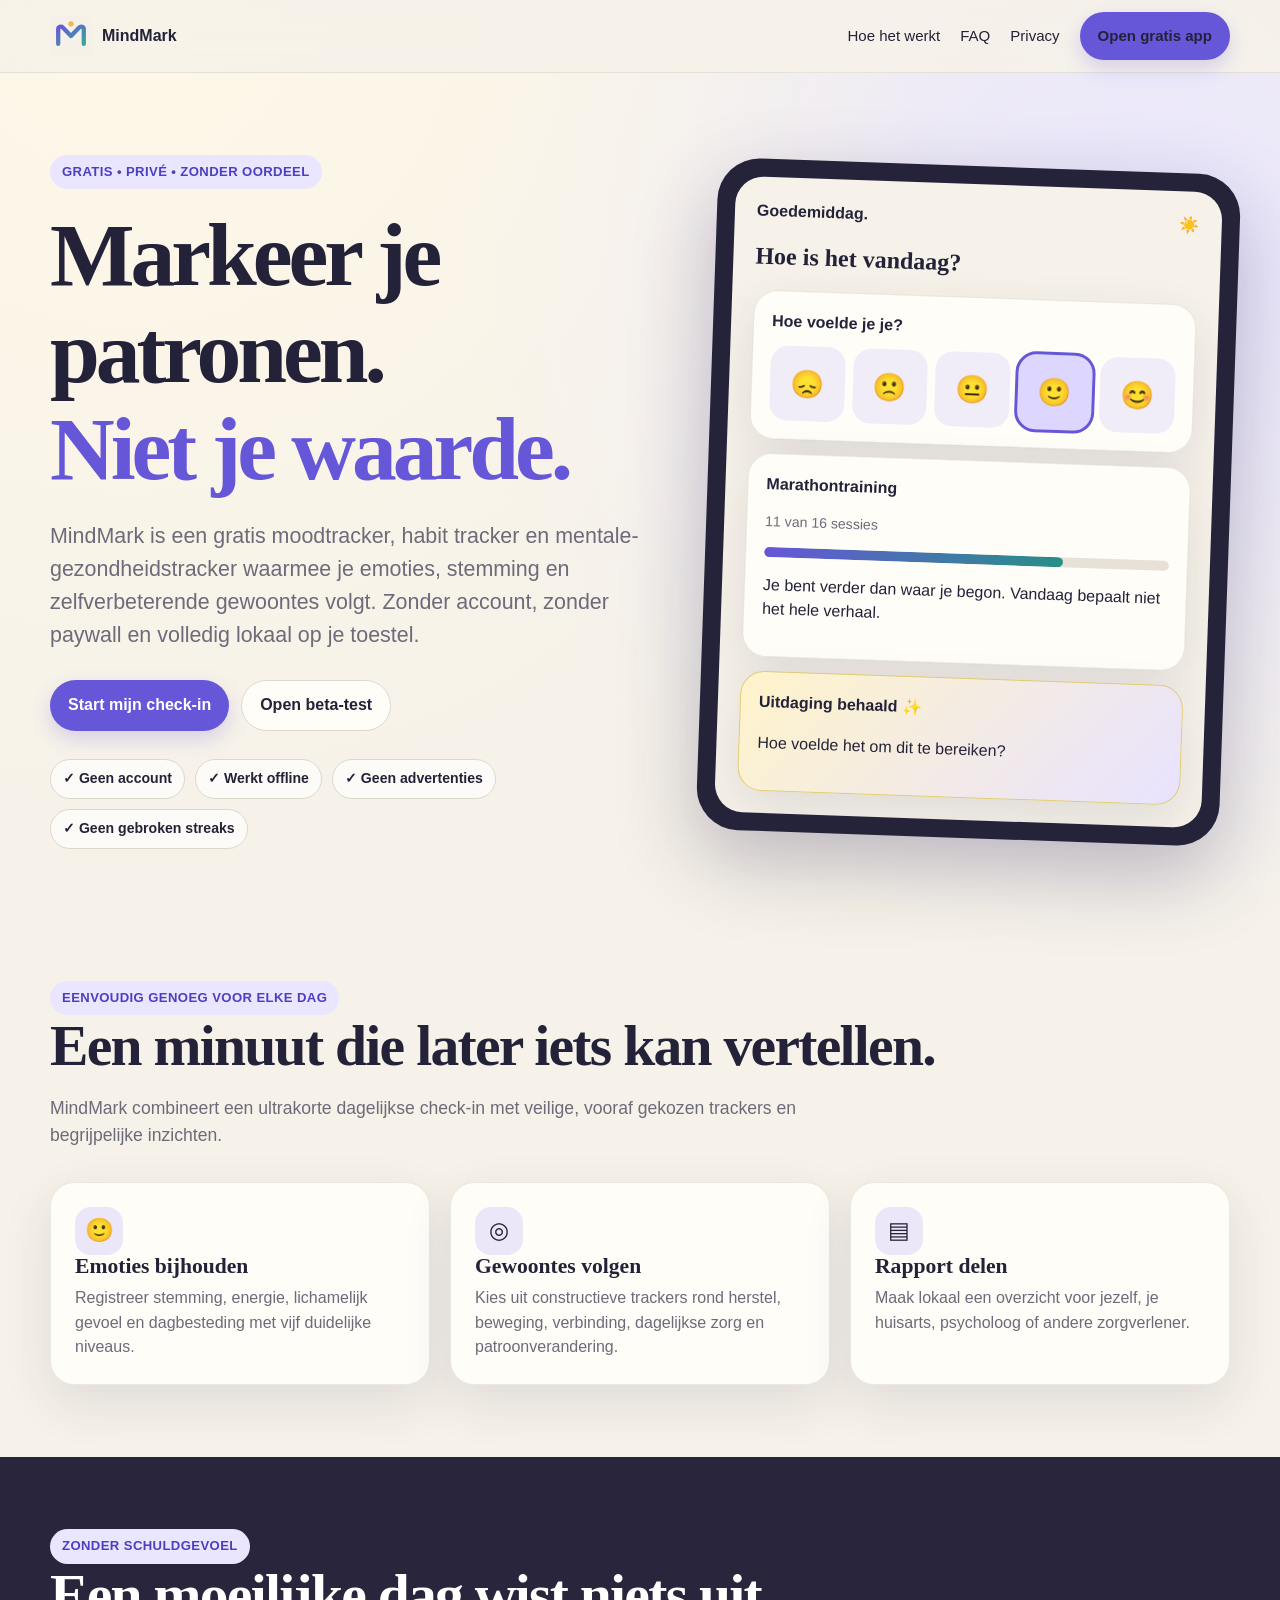
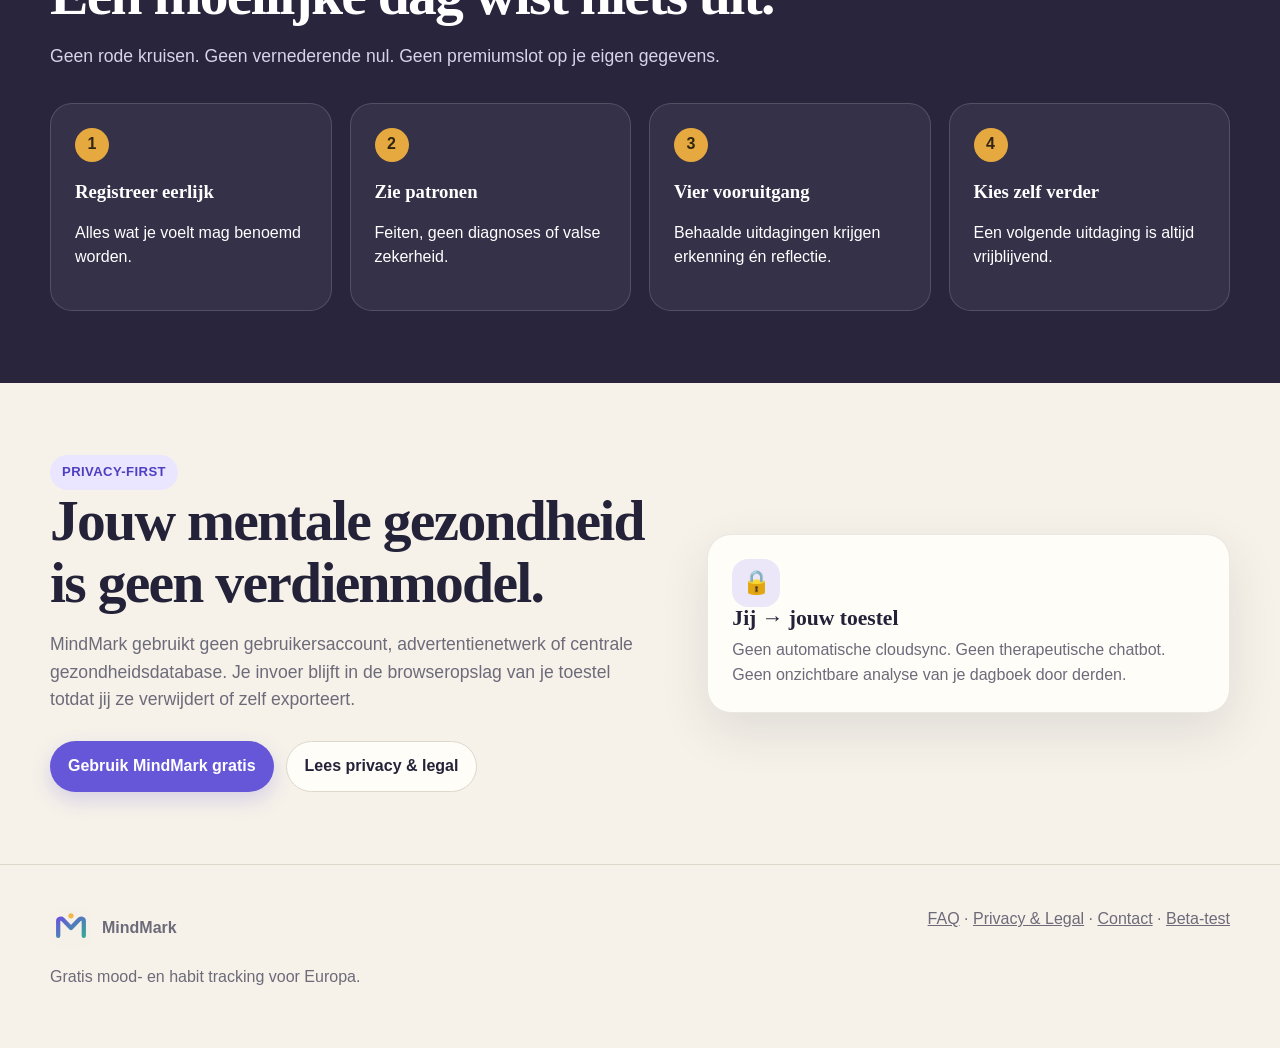
==== index.html @ 62b5b69e "Initial push" ====
<!doctype html><html lang="nl"><head><meta charset="utf-8"><meta name="viewport" content="width=device-width,initial-scale=1"><meta name="theme-color" content="#6657d9"><title>MindMark — gratis moodtracker en habit tracker zonder account</title><meta name="description" content="Gratis moodtracker, habit tracker en mentale-gezondheidstracker. Houd emoties, stemming en gewoontes bij zonder schuldgevoel. Alles blijft lokaal op je telefoon."><meta name="robots" content="index,follow"><link rel="canonical" href="./"><link rel="manifest" href="manifest.webmanifest"><link rel="icon" href="assets/logo.svg"><link rel="stylesheet" href="assets/styles.css"><meta property="og:title" content="MindMark — gratis mood- en habit tracker"><meta property="og:description" content="Geen account. Geen paywall. Geen oordeel. Alles lokaal op je toestel."><script type="application/ld+json">{"@context":"https://schema.org","@type":"WebApplication","name":"MindMark","applicationCategory":"HealthApplication","operatingSystem":"Any","offers":{"@type":"Offer","price":"0","priceCurrency":"EUR"},"description":"Gratis lokale mood- en habit tracker zonder account."}</script></head><body>
<header class="site-header"><div class="wrap nav"><a class="brand" href="./"><img src="assets/logo.svg" alt=""><span>MindMark</span></a><nav class="navlinks"><a href="#werking">Hoe het werkt</a><a href="faq/">FAQ</a><a href="privacy-legal/">Privacy</a><a class="button" href="app/">Open gratis app</a></nav></div></header>
<main><section class="hero"><div class="wrap hero-grid"><div><span class="eyebrow">Gratis • privé • zonder oordeel</span><h1>Markeer je patronen.<br><span>Niet je waarde.</span></h1><p class="lead">MindMark is een gratis moodtracker, habit tracker en mentale-gezondheidstracker waarmee je emoties, stemming en zelfverbeterende gewoontes volgt. Zonder account, zonder paywall en volledig lokaal op je toestel.</p><div class="actions"><a class="button" href="app/">Start mijn check-in</a><a class="button secondary" href="beta-test/">Open beta-test</a></div><div class="trust-row"><span class="trust-pill">✓ Geen account</span><span class="trust-pill">✓ Werkt offline</span><span class="trust-pill">✓ Geen advertenties</span><span class="trust-pill">✓ Geen gebroken streaks</span></div></div><div class="phone-preview"><div class="phone-screen"><div class="mini-head"><strong>Goedemiddag.</strong><span>☀️</span></div><h2>Hoe is het vandaag?</h2><div class="mini-card"><strong>Hoe voelde je je?</strong><div class="mood-row"><div class="mood">😞</div><div class="mood">🙁</div><div class="mood">😐</div><div class="mood active">🙂</div><div class="mood">😊</div></div></div><div class="mini-card"><strong>Marathontraining</strong><p class="small">11 van 16 sessies</p><div class="mini-progress"><span></span></div><p>Je bent verder dan waar je begon. Vandaag bepaalt niet het hele verhaal.</p></div><div class="mini-card celebrate"><strong>Uitdaging behaald ✨</strong><p>Hoe voelde het om dit te bereiken?</p></div></div></div></div></section>
<section class="section" id="werking"><div class="wrap"><span class="eyebrow">Eenvoudig genoeg voor elke dag</span><h2>Een minuut die later iets kan vertellen.</h2><p class="section-intro">MindMark combineert een ultrakorte dagelijkse check-in met veilige, vooraf gekozen trackers en begrijpelijke inzichten.</p><div class="grid-3"><article class="card feature"><div class="icon">🙂</div><h3>Emoties bijhouden</h3><p>Registreer stemming, energie, lichamelijk gevoel en dagbesteding met vijf duidelijke niveaus.</p></article><article class="card feature"><div class="icon">◎</div><h3>Gewoontes volgen</h3><p>Kies uit constructieve trackers rond herstel, beweging, verbinding, dagelijkse zorg en patroonverandering.</p></article><article class="card feature"><div class="icon">▤</div><h3>Rapport delen</h3><p>Maak lokaal een overzicht voor jezelf, je huisarts, psycholoog of andere zorgverlener.</p></article></div></div></section>
<section class="section band"><div class="wrap"><span class="eyebrow">Zonder schuldgevoel</span><h2>Een moeilijke dag wist niets uit.</h2><p class="section-intro">Geen rode kruisen. Geen vernederende nul. Geen premiumslot op je eigen gegevens.</p><div class="steps"><div class="step"><b>1</b><h3>Registreer eerlijk</h3><p>Alles wat je voelt mag benoemd worden.</p></div><div class="step"><b>2</b><h3>Zie patronen</h3><p>Feiten, geen diagnoses of valse zekerheid.</p></div><div class="step"><b>3</b><h3>Vier vooruitgang</h3><p>Behaalde uitdagingen krijgen erkenning én reflectie.</p></div><div class="step"><b>4</b><h3>Kies zelf verder</h3><p>Een volgende uitdaging is altijd vrijblijvend.</p></div></div></div></section>
<section class="section"><div class="wrap hero-grid"><div><span class="eyebrow">Privacy-first</span><h2>Jouw mentale gezondheid is geen verdienmodel.</h2><p class="section-intro">MindMark gebruikt geen gebruikersaccount, advertentienetwerk of centrale gezondheidsdatabase. Je invoer blijft in de browseropslag van je toestel totdat jij ze verwijdert of zelf exporteert.</p><div class="actions"><a class="button" href="app/">Gebruik MindMark gratis</a><a class="button secondary" href="privacy-legal/">Lees privacy & legal</a></div></div><article class="card feature"><div class="icon">🔒</div><h3>Jij → jouw toestel</h3><p>Geen automatische cloudsync. Geen therapeutische chatbot. Geen onzichtbare analyse van je dagboek door derden.</p></article></div></section></main>
<footer class="footer"><div class="wrap footer-grid"><div><a class="brand" href="./"><img src="assets/logo.svg" alt=""><span>MindMark</span></a><p>Gratis mood- en habit tracking voor Europa.</p></div><div><a href="faq/">FAQ</a> · <a href="privacy-legal/">Privacy & Legal</a> · <a href="contact/">Contact</a> · <a href="beta-test/">Beta-test</a></div></div></footer><script>if('serviceWorker'in navigator)navigator.serviceWorker.register('./service-worker.js')</script></body></html>
---- assets/styles.css ----
:root{--ink:#242238;--muted:#6d6a7a;--paper:#f6f2e9;--surface:#fffdf8;--soft:#ece7f8;--primary:#6657d9;--primary-dark:#4c3fc0;--teal:#278f86;--gold:#e6a93f;--rose:#d96d7b;--line:#ded8cc;--shadow:0 18px 50px rgba(42,36,72,.11);--radius:24px;--serif:"Merriweather","Iowan Old Style","Palatino Linotype",Georgia,serif;--sans:"Noto Sans Display","Avenir Next","Trebuchet MS",Arial,sans-serif}
*{box-sizing:border-box}html{scroll-behavior:smooth}body{margin:0;background:radial-gradient(circle at 10% 0%,#fff8e8 0,transparent 28%),radial-gradient(circle at 90% 10%,#e9e6ff 0,transparent 26%),var(--paper);color:var(--ink);font-family:var(--sans);line-height:1.55}button,input,textarea,select{font:inherit}a{color:var(--primary-dark)}img{max-width:100%}.wrap{width:min(1180px,calc(100% - 32px));margin:auto}.site-header{position:sticky;top:0;z-index:30;background:rgba(246,242,233,.88);backdrop-filter:blur(18px);border-bottom:1px solid rgba(110,103,91,.12)}.nav{height:72px;display:flex;align-items:center;justify-content:space-between;gap:24px}.brand{display:flex;align-items:center;gap:10px;text-decoration:none;color:var(--ink);font-weight:800}.brand img{width:42px;height:42px}.navlinks{display:flex;align-items:center;gap:20px}.navlinks a{text-decoration:none;color:var(--ink);font-size:.94rem}.button,.btn{display:inline-flex;align-items:center;justify-content:center;gap:8px;border:0;border-radius:999px;background:var(--primary);color:#fff;text-decoration:none;padding:12px 18px;font-weight:800;cursor:pointer;box-shadow:0 8px 20px rgba(102,87,217,.22)}.button:hover,.btn:hover{background:var(--primary-dark);transform:translateY(-1px)}.btn.secondary,.button.secondary{background:var(--surface);color:var(--ink);border:1px solid var(--line);box-shadow:none}.btn.ghost{background:transparent;color:var(--ink);box-shadow:none}.btn.danger{background:#a72b45}.hero{padding:82px 0 60px}.hero-grid{display:grid;grid-template-columns:1.07fr .93fr;gap:56px;align-items:center}.eyebrow{display:inline-flex;border-radius:999px;background:#ebe6ff;color:var(--primary-dark);padding:7px 12px;font-weight:800;font-size:.82rem;letter-spacing:.03em;text-transform:uppercase}.hero h1,.page-title,h1,h2,h3{font-family:var(--serif);line-height:1.08}.hero h1{font-size:clamp(3rem,7vw,6.4rem);margin:18px 0 22px;letter-spacing:-.045em}.hero h1 span{color:var(--primary)}.lead{font-size:clamp(1.08rem,2vw,1.34rem);color:var(--muted);max-width:720px}.actions{display:flex;flex-wrap:wrap;gap:12px;margin-top:28px}.trust-row{display:flex;flex-wrap:wrap;gap:10px;margin-top:28px}.trust-pill{padding:8px 12px;border-radius:999px;background:rgba(255,255,255,.7);border:1px solid var(--line);font-size:.88rem;font-weight:700}.phone-preview{padding:18px;border-radius:42px;background:#25233a;box-shadow:0 30px 80px rgba(38,31,75,.28);transform:rotate(2deg)}.phone-screen{background:var(--paper);border-radius:28px;padding:22px;min-height:580px;overflow:hidden}.mini-head{display:flex;justify-content:space-between;align-items:center}.mini-card,.card{background:var(--surface);border:1px solid rgba(115,104,89,.14);border-radius:var(--radius);box-shadow:var(--shadow)}.mini-card{padding:18px;margin-top:14px}.mood-row{display:grid;grid-template-columns:repeat(5,1fr);gap:8px;margin-top:12px}.mood{aspect-ratio:1;border-radius:18px;display:grid;place-items:center;background:#f1edf8;font-size:1.7rem}.mood.active{background:#ddd6ff;outline:3px solid var(--primary)}.mini-progress{height:10px;border-radius:999px;background:#e7e1d7;overflow:hidden}.mini-progress span{display:block;height:100%;width:74%;background:linear-gradient(90deg,var(--primary),var(--teal));border-radius:inherit}.section{padding:72px 0}.section h2{font-size:clamp(2.1rem,4.5vw,4rem);margin:0 0 16px;letter-spacing:-.03em}.section-intro{max-width:760px;color:var(--muted);font-size:1.1rem}.grid-3{display:grid;grid-template-columns:repeat(3,1fr);gap:20px;margin-top:32px}.feature{padding:28px}.feature .icon{width:48px;height:48px;border-radius:16px;background:var(--soft);display:grid;place-items:center;font-size:1.45rem}.feature h3{font-size:1.35rem;margin:18px 0 8px}.feature p{margin:0;color:var(--muted)}.band{background:#28253d;color:white}.band .section-intro{color:#d8d4e8}.steps{display:grid;grid-template-columns:repeat(4,1fr);gap:18px;margin-top:32px}.step{padding:24px;border:1px solid rgba(255,255,255,.15);border-radius:22px;background:rgba(255,255,255,.06)}.step b{display:grid;place-items:center;width:34px;height:34px;border-radius:50%;background:var(--gold);color:#2f2512;margin-bottom:20px}.footer{padding:42px 0;border-top:1px solid var(--line);color:var(--muted)}.footer-grid{display:flex;justify-content:space-between;gap:24px;flex-wrap:wrap}.footer a{color:inherit}.legal{padding:60px 0}.legal article{max-width:840px}.legal h1{font-size:clamp(2.6rem,6vw,5rem)}.legal h2{margin-top:38px;font-size:1.7rem}.notice{padding:18px 20px;border-radius:18px;background:#fff4d5;border:1px solid #edd28a}.app-body{background:var(--paper)}.app-shell{min-height:100vh;display:grid;grid-template-columns:270px 1fr}.sidebar{position:sticky;top:0;height:100vh;padding:24px;background:#28253d;color:#fff;display:flex;flex-direction:column}.sidebar .brand{color:#fff}.side-nav{display:grid;gap:8px;margin-top:34px}.side-nav button{border:0;background:transparent;color:#dcd8ea;padding:12px 14px;border-radius:14px;text-align:left;font-weight:700;cursor:pointer}.side-nav button.active,.side-nav button:hover{background:rgba(255,255,255,.12);color:#fff}.privacy-chip{margin-top:auto;padding:14px;border-radius:16px;background:rgba(255,255,255,.08);font-size:.82rem;color:#d7d2e8}.app-main{padding:28px 34px 90px;min-width:0}.app-top{display:flex;align-items:center;justify-content:space-between;gap:20px;margin-bottom:28px}.app-top h1{font-size:clamp(2rem,4vw,3.4rem);margin:0}.today{color:var(--muted)}.view{display:none}.view.active{display:block}.dashboard-grid{display:grid;grid-template-columns:1.25fr .75fr;gap:20px}.card{padding:24px}.check-card{background:linear-gradient(145deg,#fffdf8,#f1ecff)}.card h2,.card h3{margin-top:0}.score-buttons{display:grid;grid-template-columns:repeat(5,1fr);gap:10px}.score-btn{border:1px solid var(--line);background:#fff;border-radius:18px;padding:12px 6px;cursor:pointer;color:var(--muted)}.score-btn span{display:block;font-size:1.75rem}.score-btn.selected{border-color:var(--primary);background:#ebe7ff;color:var(--ink);box-shadow:0 0 0 3px rgba(102,87,217,.12)}.question{padding:18px 0;border-bottom:1px solid var(--line)}.question:last-child{border-bottom:0}.question label{display:block;font-weight:800;margin-bottom:10px}.field{width:100%;border:1px solid var(--line);border-radius:16px;background:#fff;padding:13px 14px;color:var(--ink)}textarea.field{min-height:100px;resize:vertical}.stack{display:grid;gap:14px}.split{display:grid;grid-template-columns:1fr 1fr;gap:14px}.stat-grid{display:grid;grid-template-columns:repeat(3,1fr);gap:12px}.stat{padding:17px;border-radius:18px;background:#f2eef9}.stat strong{display:block;font-family:var(--serif);font-size:1.7rem}.stat small{color:var(--muted)}.challenge-card{display:flex;gap:14px;align-items:center;padding:16px;border-radius:18px;background:#fff;border:1px solid var(--line);margin-top:12px}.challenge-card .grow{flex:1}.progress{height:9px;background:#e9e4da;border-radius:999px;overflow:hidden}.progress span{display:block;height:100%;border-radius:inherit;background:linear-gradient(90deg,var(--primary),var(--teal))}.empty{text-align:center;padding:42px 20px;color:var(--muted)}.tracker-grid{display:grid;grid-template-columns:repeat(2,1fr);gap:18px}.tracker-group h3{font-size:1.2rem}.tracker-item{display:flex;align-items:center;gap:10px;padding:11px;border-radius:14px}.tracker-item:hover{background:#f4f0e9}.tracker-item input{width:19px;height:19px}.calendar-grid{display:grid;grid-template-columns:repeat(7,1fr);gap:8px}.day{aspect-ratio:1;border-radius:15px;background:#fff;display:grid;place-items:center;border:1px solid var(--line);font-size:.85rem}.day.has-1{background:#f8dce1}.day.has-2{background:#f7e9c7}.day.has-3{background:#e7e4f7}.day.has-4{background:#d9eee9}.day.has-5{background:#cce6da}.bars{display:flex;align-items:end;gap:9px;height:180px;padding-top:20px}.bar{flex:1;min-width:8px;border-radius:8px 8px 3px 3px;background:linear-gradient(var(--primary),var(--teal));position:relative}.bar small{position:absolute;bottom:-24px;left:50%;transform:translateX(-50%);font-size:.68rem;color:var(--muted)}.modal-backdrop{position:fixed;inset:0;background:rgba(31,28,47,.62);z-index:100;display:none;place-items:center;padding:18px}.modal-backdrop.open{display:grid}.modal{width:min(620px,100%);max-height:90vh;overflow:auto;background:var(--surface);border-radius:28px;padding:28px;box-shadow:0 30px 90px rgba(0,0,0,.3)}.modal h2{font-size:2rem}.crisis{border-top:8px solid var(--rose)}.call-button{font-size:1.2rem;padding:16px 22px}.toast{position:fixed;right:22px;bottom:22px;background:#28253d;color:#fff;padding:14px 18px;border-radius:16px;box-shadow:var(--shadow);opacity:0;transform:translateY(10px);pointer-events:none;transition:.2s;z-index:200}.toast.show{opacity:1;transform:none}.mobile-bar{display:none}.tutorial-dot{width:10px;height:10px;border-radius:50%;background:#d7d2ca}.tutorial-dot.active{background:var(--primary)}.report-summary{padding:18px;border-radius:18px;background:#f2eef9}.danger-note{background:#fff0f1;border:1px solid #e8b8bf;padding:16px;border-radius:16px}.celebrate{background:linear-gradient(135deg,#fff4ca,#e8e2ff);border:1px solid #e1cc74}.confetti{font-size:2rem;letter-spacing:.25rem}.beta-badge{padding:5px 9px;border-radius:999px;background:var(--gold);color:#2d220b;font-size:.75rem;font-weight:900}.small{font-size:.88rem;color:var(--muted)}
@media(max-width:900px){.hero-grid,.dashboard-grid{grid-template-columns:1fr}.phone-preview{max-width:520px;margin:auto}.grid-3{grid-template-columns:1fr 1fr}.steps{grid-template-columns:1fr 1fr}.app-shell{display:block}.sidebar{display:none}.app-main{padding:20px 16px 96px}.mobile-bar{position:fixed;display:grid;grid-template-columns:repeat(5,1fr);bottom:0;left:0;right:0;z-index:40;background:rgba(255,253,248,.94);backdrop-filter:blur(18px);border-top:1px solid var(--line);padding:8px}.mobile-bar button{border:0;background:none;font-size:.7rem;color:var(--muted);padding:7px 2px}.mobile-bar button span{display:block;font-size:1.25rem}.mobile-bar button.active{color:var(--primary);font-weight:800}.navlinks a:not(.button){display:none}}
@media(max-width:620px){.hero{padding-top:48px}.hero h1{font-size:3.3rem}.grid-3,.steps,.tracker-grid,.split,.stat-grid{grid-template-columns:1fr}.phone-screen{min-height:520px}.score-buttons{gap:5px}.score-btn{padding:10px 2px;font-size:.7rem}.score-btn span{font-size:1.4rem}.app-top{align-items:flex-start}.card{padding:19px}.calendar-grid{gap:4px}.day{border-radius:10px}.nav{height:64px}}
@media print{.sidebar,.mobile-bar,.app-top .btn,.no-print{display:none!important}.app-shell{display:block}.app-main{padding:0}.view{display:none!important}#reportView{display:block!important}.card{box-shadow:none;break-inside:avoid}body{background:#fff}}
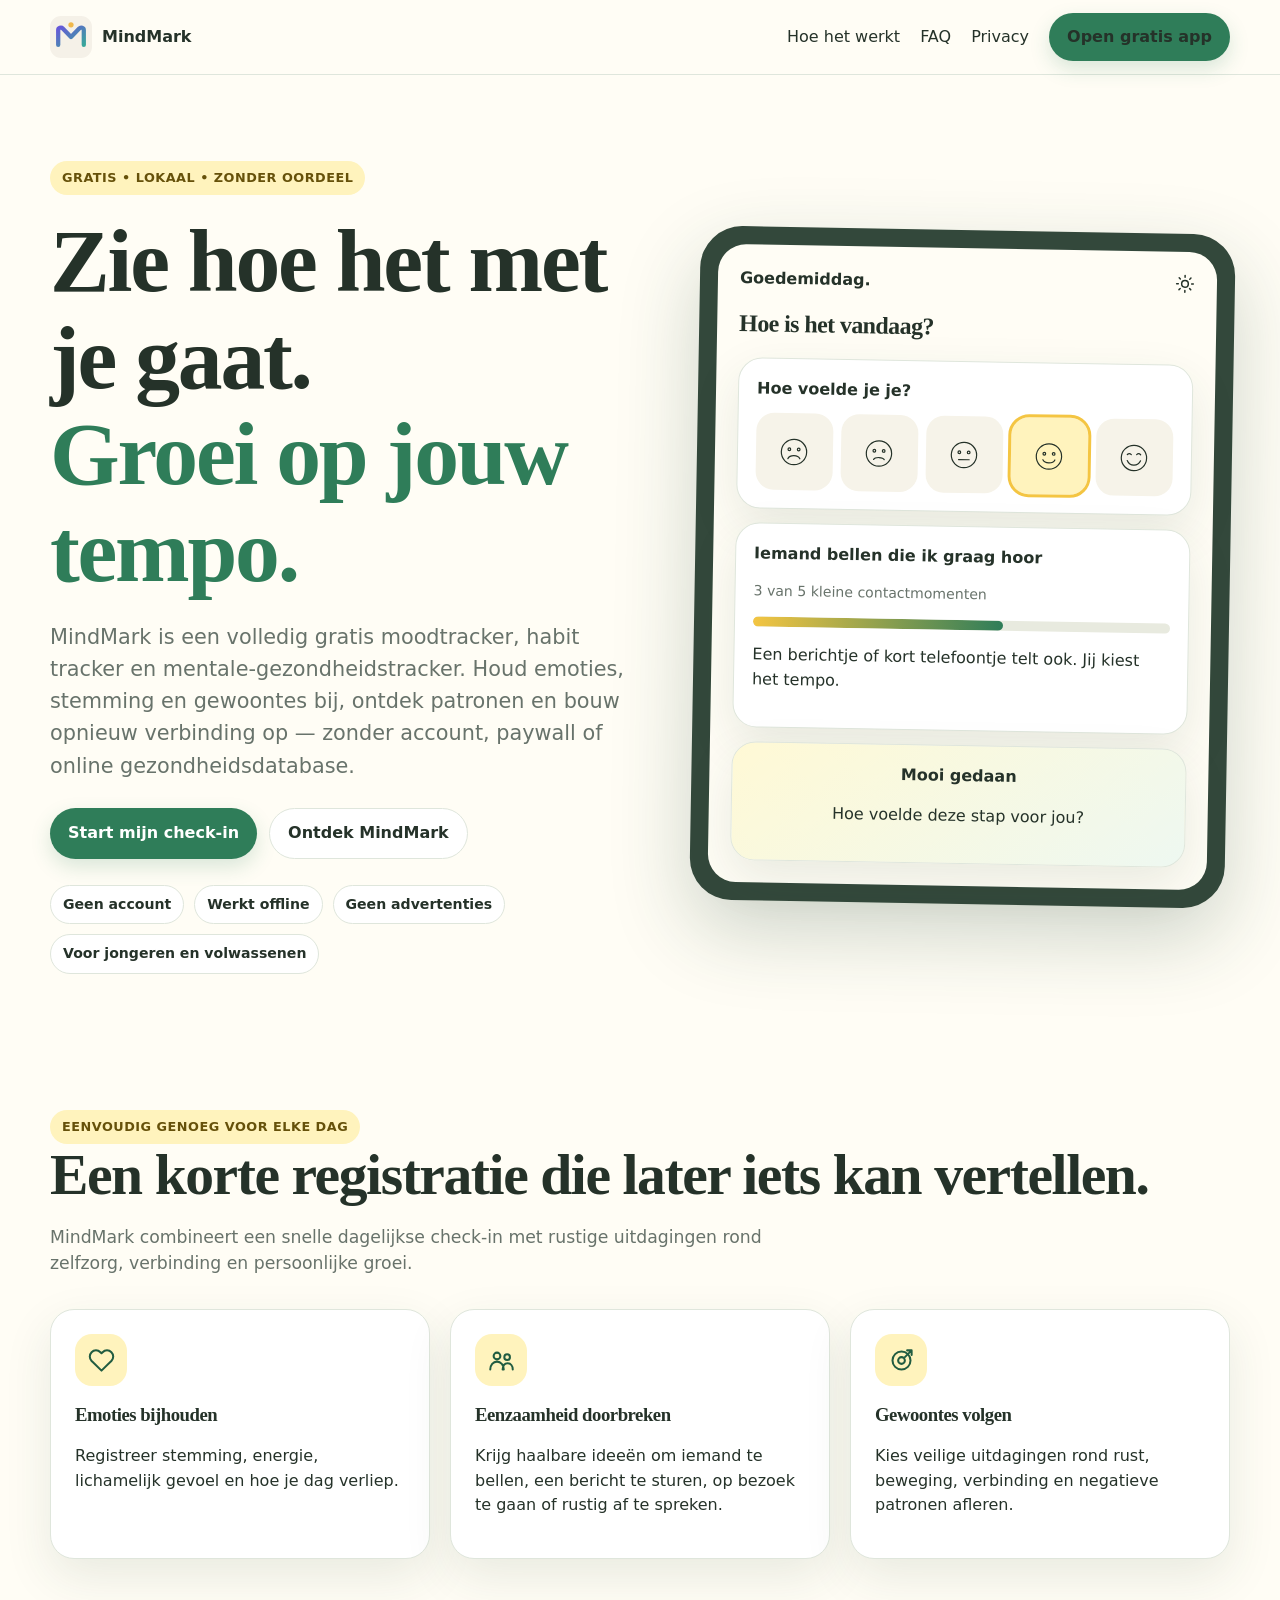
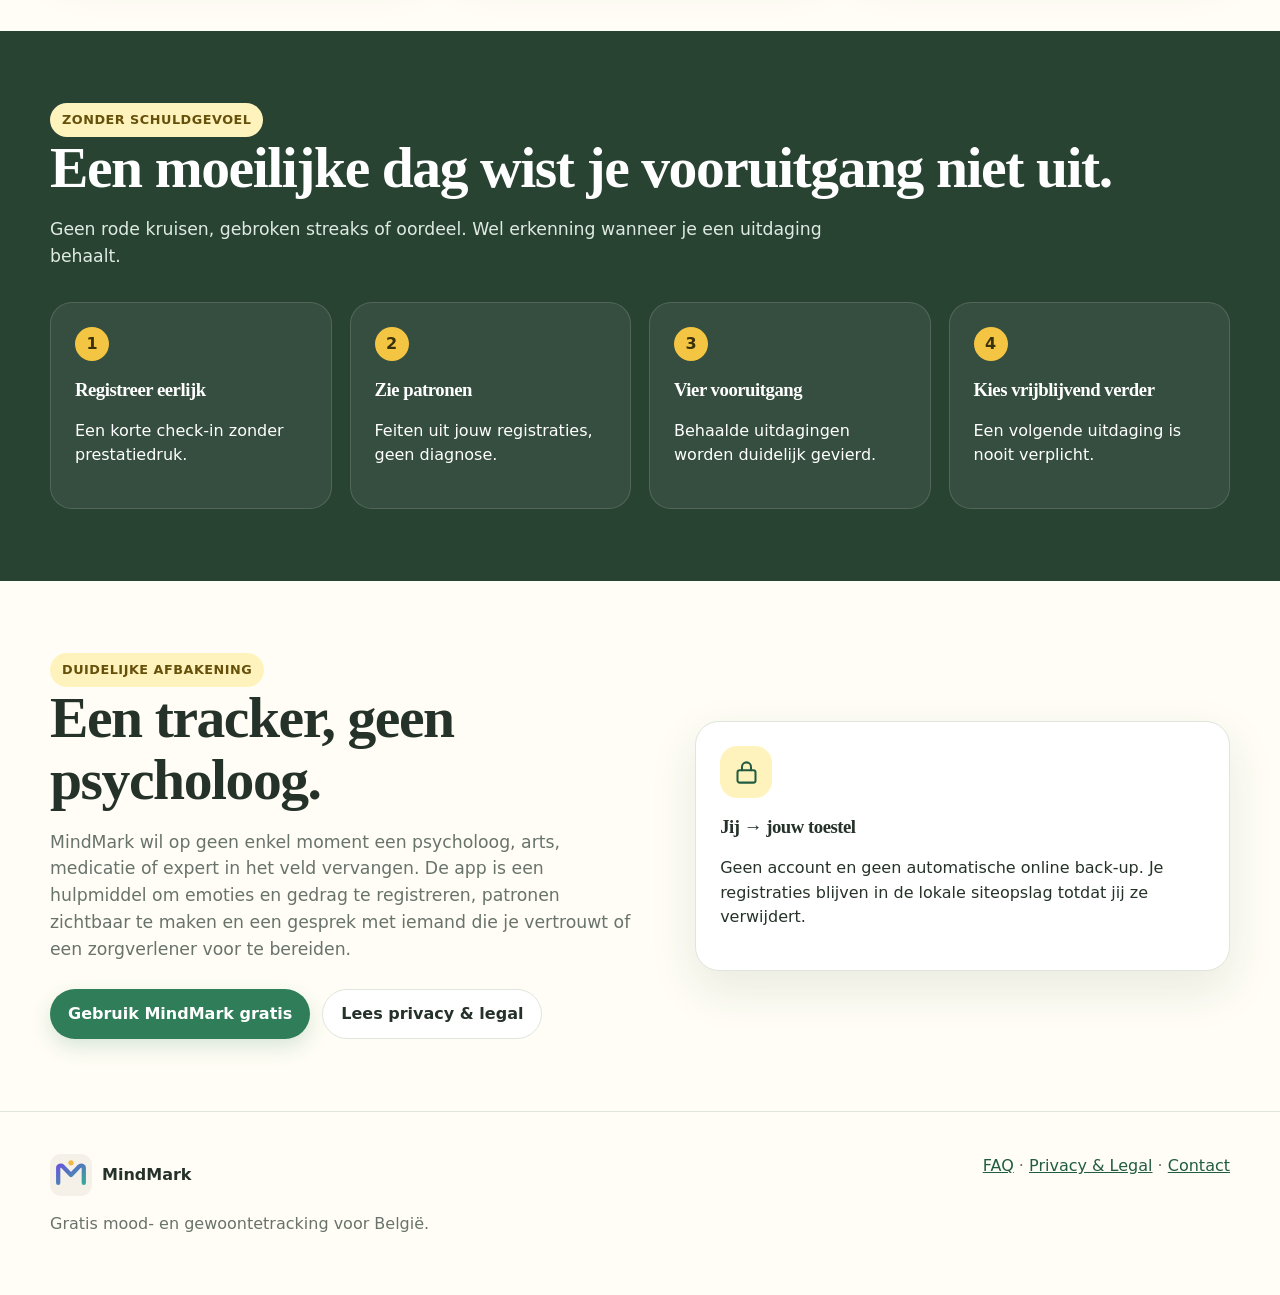
==== commit 825db6da: "V0.000.002" ====
--- a/index.html
+++ b/index.html
@@ -1,7 +1,8 @@
-<!doctype html><html lang="nl"><head><meta charset="utf-8"><meta name="viewport" content="width=device-width,initial-scale=1"><meta name="theme-color" content="#6657d9"><title>MindMark — gratis moodtracker en habit tracker zonder account</title><meta name="description" content="Gratis moodtracker, habit tracker en mentale-gezondheidstracker. Houd emoties, stemming en gewoontes bij zonder schuldgevoel. Alles blijft lokaal op je telefoon."><meta name="robots" content="index,follow"><link rel="canonical" href="./"><link rel="manifest" href="manifest.webmanifest"><link rel="icon" href="assets/logo.svg"><link rel="stylesheet" href="assets/styles.css"><meta property="og:title" content="MindMark — gratis mood- en habit tracker"><meta property="og:description" content="Geen account. Geen paywall. Geen oordeel. Alles lokaal op je toestel."><script type="application/ld+json">{"@context":"https://schema.org","@type":"WebApplication","name":"MindMark","applicationCategory":"HealthApplication","operatingSystem":"Any","offers":{"@type":"Offer","price":"0","priceCurrency":"EUR"},"description":"Gratis lokale mood- en habit tracker zonder account."}</script></head><body>
+<!doctype html><html lang="nl"><head><meta charset="utf-8"><meta name="viewport" content="width=device-width,initial-scale=1"><meta name="theme-color" content="#F4C542"><title>MindMark — gratis moodtracker en habit tracker zonder account</title><meta name="description" content="Gratis moodtracker, habit tracker en mentale-gezondheidstracker voor België. Houd emoties, stemming en gewoontes bij zonder account, paywall of online opslag."><meta name="robots" content="index,follow"><link rel="canonical" href="./"><link rel="manifest" href="manifest.webmanifest"><link rel="icon" href="assets/logo.svg"><link rel="stylesheet" href="assets/styles.css"><script type="application/ld+json">{"@context":"https://schema.org","@type":"WebApplication","name":"MindMark","applicationCategory":"HealthApplication","operatingSystem":"Any","offers":{"@type":"Offer","price":"0","priceCurrency":"EUR"},"description":"Gratis lokale mood- en gewoontetracker zonder account."}</script></head><body>
 <header class="site-header"><div class="wrap nav"><a class="brand" href="./"><img src="assets/logo.svg" alt=""><span>MindMark</span></a><nav class="navlinks"><a href="#werking">Hoe het werkt</a><a href="faq/">FAQ</a><a href="privacy-legal/">Privacy</a><a class="button" href="app/">Open gratis app</a></nav></div></header>
-<main><section class="hero"><div class="wrap hero-grid"><div><span class="eyebrow">Gratis • privé • zonder oordeel</span><h1>Markeer je patronen.<br><span>Niet je waarde.</span></h1><p class="lead">MindMark is een gratis moodtracker, habit tracker en mentale-gezondheidstracker waarmee je emoties, stemming en zelfverbeterende gewoontes volgt. Zonder account, zonder paywall en volledig lokaal op je toestel.</p><div class="actions"><a class="button" href="app/">Start mijn check-in</a><a class="button secondary" href="beta-test/">Open beta-test</a></div><div class="trust-row"><span class="trust-pill">✓ Geen account</span><span class="trust-pill">✓ Werkt offline</span><span class="trust-pill">✓ Geen advertenties</span><span class="trust-pill">✓ Geen gebroken streaks</span></div></div><div class="phone-preview"><div class="phone-screen"><div class="mini-head"><strong>Goedemiddag.</strong><span>☀️</span></div><h2>Hoe is het vandaag?</h2><div class="mini-card"><strong>Hoe voelde je je?</strong><div class="mood-row"><div class="mood">😞</div><div class="mood">🙁</div><div class="mood">😐</div><div class="mood active">🙂</div><div class="mood">😊</div></div></div><div class="mini-card"><strong>Marathontraining</strong><p class="small">11 van 16 sessies</p><div class="mini-progress"><span></span></div><p>Je bent verder dan waar je begon. Vandaag bepaalt niet het hele verhaal.</p></div><div class="mini-card celebrate"><strong>Uitdaging behaald ✨</strong><p>Hoe voelde het om dit te bereiken?</p></div></div></div></div></section>
-<section class="section" id="werking"><div class="wrap"><span class="eyebrow">Eenvoudig genoeg voor elke dag</span><h2>Een minuut die later iets kan vertellen.</h2><p class="section-intro">MindMark combineert een ultrakorte dagelijkse check-in met veilige, vooraf gekozen trackers en begrijpelijke inzichten.</p><div class="grid-3"><article class="card feature"><div class="icon">🙂</div><h3>Emoties bijhouden</h3><p>Registreer stemming, energie, lichamelijk gevoel en dagbesteding met vijf duidelijke niveaus.</p></article><article class="card feature"><div class="icon">◎</div><h3>Gewoontes volgen</h3><p>Kies uit constructieve trackers rond herstel, beweging, verbinding, dagelijkse zorg en patroonverandering.</p></article><article class="card feature"><div class="icon">▤</div><h3>Rapport delen</h3><p>Maak lokaal een overzicht voor jezelf, je huisarts, psycholoog of andere zorgverlener.</p></article></div></div></section>
-<section class="section band"><div class="wrap"><span class="eyebrow">Zonder schuldgevoel</span><h2>Een moeilijke dag wist niets uit.</h2><p class="section-intro">Geen rode kruisen. Geen vernederende nul. Geen premiumslot op je eigen gegevens.</p><div class="steps"><div class="step"><b>1</b><h3>Registreer eerlijk</h3><p>Alles wat je voelt mag benoemd worden.</p></div><div class="step"><b>2</b><h3>Zie patronen</h3><p>Feiten, geen diagnoses of valse zekerheid.</p></div><div class="step"><b>3</b><h3>Vier vooruitgang</h3><p>Behaalde uitdagingen krijgen erkenning én reflectie.</p></div><div class="step"><b>4</b><h3>Kies zelf verder</h3><p>Een volgende uitdaging is altijd vrijblijvend.</p></div></div></div></section>
-<section class="section"><div class="wrap hero-grid"><div><span class="eyebrow">Privacy-first</span><h2>Jouw mentale gezondheid is geen verdienmodel.</h2><p class="section-intro">MindMark gebruikt geen gebruikersaccount, advertentienetwerk of centrale gezondheidsdatabase. Je invoer blijft in de browseropslag van je toestel totdat jij ze verwijdert of zelf exporteert.</p><div class="actions"><a class="button" href="app/">Gebruik MindMark gratis</a><a class="button secondary" href="privacy-legal/">Lees privacy & legal</a></div></div><article class="card feature"><div class="icon">🔒</div><h3>Jij → jouw toestel</h3><p>Geen automatische cloudsync. Geen therapeutische chatbot. Geen onzichtbare analyse van je dagboek door derden.</p></article></div></section></main>
-<footer class="footer"><div class="wrap footer-grid"><div><a class="brand" href="./"><img src="assets/logo.svg" alt=""><span>MindMark</span></a><p>Gratis mood- en habit tracking voor Europa.</p></div><div><a href="faq/">FAQ</a> · <a href="privacy-legal/">Privacy & Legal</a> · <a href="contact/">Contact</a> · <a href="beta-test/">Beta-test</a></div></div></footer><script>if('serviceWorker'in navigator)navigator.serviceWorker.register('./service-worker.js')</script></body></html>
+<main><section class="hero"><div class="wrap hero-grid"><div><span class="eyebrow">Gratis • lokaal • zonder oordeel</span><h1>Zie hoe het met je gaat.<br><span>Groei op jouw tempo.</span></h1><p class="lead">MindMark is een volledig gratis moodtracker, habit tracker en mentale-gezondheidstracker. Houd emoties, stemming en gewoontes bij, ontdek patronen en bouw opnieuw verbinding op — zonder account, paywall of online gezondheidsdatabase.</p><div class="actions"><a class="button" href="app/">Start mijn check-in</a><a class="button secondary" href="#werking">Ontdek MindMark</a></div><div class="trust-row"><span class="trust-pill">Geen account</span><span class="trust-pill">Werkt offline</span><span class="trust-pill">Geen advertenties</span><span class="trust-pill">Voor jongeren en volwassenen</span></div></div>
+<div class="phone-preview"><div class="phone-screen"><div class="mini-head"><strong>Goedemiddag.</strong><svg><use href="assets/icons.svg#i-sun"/></svg></div><h2>Hoe is het vandaag?</h2><div class="mini-card"><strong>Hoe voelde je je?</strong><div class="mood-row"><div class="mood "><svg><use href="assets/icons.svg#i-mood1"/></svg></div><div class="mood "><svg><use href="assets/icons.svg#i-mood2"/></svg></div><div class="mood "><svg><use href="assets/icons.svg#i-mood3"/></svg></div><div class="mood active"><svg><use href="assets/icons.svg#i-mood4"/></svg></div><div class="mood "><svg><use href="assets/icons.svg#i-mood5"/></svg></div></div></div><div class="mini-card"><strong>Iemand bellen die ik graag hoor</strong><p class="small">3 van 5 kleine contactmomenten</p><div class="mini-progress"><span></span></div><p>Een berichtje of kort telefoontje telt ook. Jij kiest het tempo.</p></div><div class="mini-card celebrate"><strong>Mooi gedaan</strong><p>Hoe voelde deze stap voor jou?</p></div></div></div></div></section>
+<section class="section" id="werking"><div class="wrap"><span class="eyebrow">Eenvoudig genoeg voor elke dag</span><h2>Een korte registratie die later iets kan vertellen.</h2><p class="section-intro">MindMark combineert een snelle dagelijkse check-in met rustige uitdagingen rond zelfzorg, verbinding en persoonlijke groei.</p><div class="grid-3"><article class="card feature"><div class="icon"><svg><use href="assets/icons.svg#i-heart"/></svg></div><h3>Emoties bijhouden</h3><p>Registreer stemming, energie, lichamelijk gevoel en hoe je dag verliep.</p></article><article class="card feature"><div class="icon"><svg><use href="assets/icons.svg#i-connection"/></svg></div><h3>Eenzaamheid doorbreken</h3><p>Krijg haalbare ideeën om iemand te bellen, een bericht te sturen, op bezoek te gaan of rustig af te spreken.</p></article><article class="card feature"><div class="icon"><svg><use href="assets/icons.svg#i-target"/></svg></div><h3>Gewoontes volgen</h3><p>Kies veilige uitdagingen rond rust, beweging, verbinding en negatieve patronen afleren.</p></article></div></div></section>
+<section class="section band"><div class="wrap"><span class="eyebrow">Zonder schuldgevoel</span><h2>Een moeilijke dag wist je vooruitgang niet uit.</h2><p class="section-intro">Geen rode kruisen, gebroken streaks of oordeel. Wel erkenning wanneer je een uitdaging behaalt.</p><div class="steps"><div class="step"><b>1</b><h3>Registreer eerlijk</h3><p>Een korte check-in zonder prestatiedruk.</p></div><div class="step"><b>2</b><h3>Zie patronen</h3><p>Feiten uit jouw registraties, geen diagnose.</p></div><div class="step"><b>3</b><h3>Vier vooruitgang</h3><p>Behaalde uitdagingen worden duidelijk gevierd.</p></div><div class="step"><b>4</b><h3>Kies vrijblijvend verder</h3><p>Een volgende uitdaging is nooit verplicht.</p></div></div></div></section>
+<section class="section"><div class="wrap hero-grid"><div><span class="eyebrow">Duidelijke afbakening</span><h2>Een tracker, geen psycholoog.</h2><p class="section-intro">MindMark wil op geen enkel moment een psycholoog, arts, medicatie of expert in het veld vervangen. De app is een hulpmiddel om emoties en gedrag te registreren, patronen zichtbaar te maken en een gesprek met iemand die je vertrouwt of een zorgverlener voor te bereiden.</p><div class="actions"><a class="button" href="app/">Gebruik MindMark gratis</a><a class="button secondary" href="privacy-legal/">Lees privacy & legal</a></div></div><article class="card feature"><div class="icon"><svg><use href="assets/icons.svg#i-lock"/></svg></div><h3>Jij → jouw toestel</h3><p>Geen account en geen automatische online back-up. Je registraties blijven in de lokale siteopslag totdat jij ze verwijdert.</p></article></div></section></main>
+<footer class="footer"><div class="wrap footer-grid"><div><a class="brand" href="./"><img src="assets/logo.svg" alt=""><span>MindMark</span></a><p>Gratis mood- en gewoontetracking voor België.</p></div><div><a href="faq/">FAQ</a> · <a href="privacy-legal/">Privacy & Legal</a> · <a href="contact/">Contact</a></div></div></footer><script>if('serviceWorker'in navigator)navigator.serviceWorker.register('./service-worker.js')</script></body></html>
--- a/assets/styles.css
+++ b/assets/styles.css
@@ -1,5 +1,4 @@
-:root{--ink:#242238;--muted:#6d6a7a;--paper:#f6f2e9;--surface:#fffdf8;--soft:#ece7f8;--primary:#6657d9;--primary-dark:#4c3fc0;--teal:#278f86;--gold:#e6a93f;--rose:#d96d7b;--line:#ded8cc;--shadow:0 18px 50px rgba(42,36,72,.11);--radius:24px;--serif:"Merriweather","Iowan Old Style","Palatino Linotype",Georgia,serif;--sans:"Noto Sans Display","Avenir Next","Trebuchet MS",Arial,sans-serif}
-*{box-sizing:border-box}html{scroll-behavior:smooth}body{margin:0;background:radial-gradient(circle at 10% 0%,#fff8e8 0,transparent 28%),radial-gradient(circle at 90% 10%,#e9e6ff 0,transparent 26%),var(--paper);color:var(--ink);font-family:var(--sans);line-height:1.55}button,input,textarea,select{font:inherit}a{color:var(--primary-dark)}img{max-width:100%}.wrap{width:min(1180px,calc(100% - 32px));margin:auto}.site-header{position:sticky;top:0;z-index:30;background:rgba(246,242,233,.88);backdrop-filter:blur(18px);border-bottom:1px solid rgba(110,103,91,.12)}.nav{height:72px;display:flex;align-items:center;justify-content:space-between;gap:24px}.brand{display:flex;align-items:center;gap:10px;text-decoration:none;color:var(--ink);font-weight:800}.brand img{width:42px;height:42px}.navlinks{display:flex;align-items:center;gap:20px}.navlinks a{text-decoration:none;color:var(--ink);font-size:.94rem}.button,.btn{display:inline-flex;align-items:center;justify-content:center;gap:8px;border:0;border-radius:999px;background:var(--primary);color:#fff;text-decoration:none;padding:12px 18px;font-weight:800;cursor:pointer;box-shadow:0 8px 20px rgba(102,87,217,.22)}.button:hover,.btn:hover{background:var(--primary-dark);transform:translateY(-1px)}.btn.secondary,.button.secondary{background:var(--surface);color:var(--ink);border:1px solid var(--line);box-shadow:none}.btn.ghost{background:transparent;color:var(--ink);box-shadow:none}.btn.danger{background:#a72b45}.hero{padding:82px 0 60px}.hero-grid{display:grid;grid-template-columns:1.07fr .93fr;gap:56px;align-items:center}.eyebrow{display:inline-flex;border-radius:999px;background:#ebe6ff;color:var(--primary-dark);padding:7px 12px;font-weight:800;font-size:.82rem;letter-spacing:.03em;text-transform:uppercase}.hero h1,.page-title,h1,h2,h3{font-family:var(--serif);line-height:1.08}.hero h1{font-size:clamp(3rem,7vw,6.4rem);margin:18px 0 22px;letter-spacing:-.045em}.hero h1 span{color:var(--primary)}.lead{font-size:clamp(1.08rem,2vw,1.34rem);color:var(--muted);max-width:720px}.actions{display:flex;flex-wrap:wrap;gap:12px;margin-top:28px}.trust-row{display:flex;flex-wrap:wrap;gap:10px;margin-top:28px}.trust-pill{padding:8px 12px;border-radius:999px;background:rgba(255,255,255,.7);border:1px solid var(--line);font-size:.88rem;font-weight:700}.phone-preview{padding:18px;border-radius:42px;background:#25233a;box-shadow:0 30px 80px rgba(38,31,75,.28);transform:rotate(2deg)}.phone-screen{background:var(--paper);border-radius:28px;padding:22px;min-height:580px;overflow:hidden}.mini-head{display:flex;justify-content:space-between;align-items:center}.mini-card,.card{background:var(--surface);border:1px solid rgba(115,104,89,.14);border-radius:var(--radius);box-shadow:var(--shadow)}.mini-card{padding:18px;margin-top:14px}.mood-row{display:grid;grid-template-columns:repeat(5,1fr);gap:8px;margin-top:12px}.mood{aspect-ratio:1;border-radius:18px;display:grid;place-items:center;background:#f1edf8;font-size:1.7rem}.mood.active{background:#ddd6ff;outline:3px solid var(--primary)}.mini-progress{height:10px;border-radius:999px;background:#e7e1d7;overflow:hidden}.mini-progress span{display:block;height:100%;width:74%;background:linear-gradient(90deg,var(--primary),var(--teal));border-radius:inherit}.section{padding:72px 0}.section h2{font-size:clamp(2.1rem,4.5vw,4rem);margin:0 0 16px;letter-spacing:-.03em}.section-intro{max-width:760px;color:var(--muted);font-size:1.1rem}.grid-3{display:grid;grid-template-columns:repeat(3,1fr);gap:20px;margin-top:32px}.feature{padding:28px}.feature .icon{width:48px;height:48px;border-radius:16px;background:var(--soft);display:grid;place-items:center;font-size:1.45rem}.feature h3{font-size:1.35rem;margin:18px 0 8px}.feature p{margin:0;color:var(--muted)}.band{background:#28253d;color:white}.band .section-intro{color:#d8d4e8}.steps{display:grid;grid-template-columns:repeat(4,1fr);gap:18px;margin-top:32px}.step{padding:24px;border:1px solid rgba(255,255,255,.15);border-radius:22px;background:rgba(255,255,255,.06)}.step b{display:grid;place-items:center;width:34px;height:34px;border-radius:50%;background:var(--gold);color:#2f2512;margin-bottom:20px}.footer{padding:42px 0;border-top:1px solid var(--line);color:var(--muted)}.footer-grid{display:flex;justify-content:space-between;gap:24px;flex-wrap:wrap}.footer a{color:inherit}.legal{padding:60px 0}.legal article{max-width:840px}.legal h1{font-size:clamp(2.6rem,6vw,5rem)}.legal h2{margin-top:38px;font-size:1.7rem}.notice{padding:18px 20px;border-radius:18px;background:#fff4d5;border:1px solid #edd28a}.app-body{background:var(--paper)}.app-shell{min-height:100vh;display:grid;grid-template-columns:270px 1fr}.sidebar{position:sticky;top:0;height:100vh;padding:24px;background:#28253d;color:#fff;display:flex;flex-direction:column}.sidebar .brand{color:#fff}.side-nav{display:grid;gap:8px;margin-top:34px}.side-nav button{border:0;background:transparent;color:#dcd8ea;padding:12px 14px;border-radius:14px;text-align:left;font-weight:700;cursor:pointer}.side-nav button.active,.side-nav button:hover{background:rgba(255,255,255,.12);color:#fff}.privacy-chip{margin-top:auto;padding:14px;border-radius:16px;background:rgba(255,255,255,.08);font-size:.82rem;color:#d7d2e8}.app-main{padding:28px 34px 90px;min-width:0}.app-top{display:flex;align-items:center;justify-content:space-between;gap:20px;margin-bottom:28px}.app-top h1{font-size:clamp(2rem,4vw,3.4rem);margin:0}.today{color:var(--muted)}.view{display:none}.view.active{display:block}.dashboard-grid{display:grid;grid-template-columns:1.25fr .75fr;gap:20px}.card{padding:24px}.check-card{background:linear-gradient(145deg,#fffdf8,#f1ecff)}.card h2,.card h3{margin-top:0}.score-buttons{display:grid;grid-template-columns:repeat(5,1fr);gap:10px}.score-btn{border:1px solid var(--line);background:#fff;border-radius:18px;padding:12px 6px;cursor:pointer;color:var(--muted)}.score-btn span{display:block;font-size:1.75rem}.score-btn.selected{border-color:var(--primary);background:#ebe7ff;color:var(--ink);box-shadow:0 0 0 3px rgba(102,87,217,.12)}.question{padding:18px 0;border-bottom:1px solid var(--line)}.question:last-child{border-bottom:0}.question label{display:block;font-weight:800;margin-bottom:10px}.field{width:100%;border:1px solid var(--line);border-radius:16px;background:#fff;padding:13px 14px;color:var(--ink)}textarea.field{min-height:100px;resize:vertical}.stack{display:grid;gap:14px}.split{display:grid;grid-template-columns:1fr 1fr;gap:14px}.stat-grid{display:grid;grid-template-columns:repeat(3,1fr);gap:12px}.stat{padding:17px;border-radius:18px;background:#f2eef9}.stat strong{display:block;font-family:var(--serif);font-size:1.7rem}.stat small{color:var(--muted)}.challenge-card{display:flex;gap:14px;align-items:center;padding:16px;border-radius:18px;background:#fff;border:1px solid var(--line);margin-top:12px}.challenge-card .grow{flex:1}.progress{height:9px;background:#e9e4da;border-radius:999px;overflow:hidden}.progress span{display:block;height:100%;border-radius:inherit;background:linear-gradient(90deg,var(--primary),var(--teal))}.empty{text-align:center;padding:42px 20px;color:var(--muted)}.tracker-grid{display:grid;grid-template-columns:repeat(2,1fr);gap:18px}.tracker-group h3{font-size:1.2rem}.tracker-item{display:flex;align-items:center;gap:10px;padding:11px;border-radius:14px}.tracker-item:hover{background:#f4f0e9}.tracker-item input{width:19px;height:19px}.calendar-grid{display:grid;grid-template-columns:repeat(7,1fr);gap:8px}.day{aspect-ratio:1;border-radius:15px;background:#fff;display:grid;place-items:center;border:1px solid var(--line);font-size:.85rem}.day.has-1{background:#f8dce1}.day.has-2{background:#f7e9c7}.day.has-3{background:#e7e4f7}.day.has-4{background:#d9eee9}.day.has-5{background:#cce6da}.bars{display:flex;align-items:end;gap:9px;height:180px;padding-top:20px}.bar{flex:1;min-width:8px;border-radius:8px 8px 3px 3px;background:linear-gradient(var(--primary),var(--teal));position:relative}.bar small{position:absolute;bottom:-24px;left:50%;transform:translateX(-50%);font-size:.68rem;color:var(--muted)}.modal-backdrop{position:fixed;inset:0;background:rgba(31,28,47,.62);z-index:100;display:none;place-items:center;padding:18px}.modal-backdrop.open{display:grid}.modal{width:min(620px,100%);max-height:90vh;overflow:auto;background:var(--surface);border-radius:28px;padding:28px;box-shadow:0 30px 90px rgba(0,0,0,.3)}.modal h2{font-size:2rem}.crisis{border-top:8px solid var(--rose)}.call-button{font-size:1.2rem;padding:16px 22px}.toast{position:fixed;right:22px;bottom:22px;background:#28253d;color:#fff;padding:14px 18px;border-radius:16px;box-shadow:var(--shadow);opacity:0;transform:translateY(10px);pointer-events:none;transition:.2s;z-index:200}.toast.show{opacity:1;transform:none}.mobile-bar{display:none}.tutorial-dot{width:10px;height:10px;border-radius:50%;background:#d7d2ca}.tutorial-dot.active{background:var(--primary)}.report-summary{padding:18px;border-radius:18px;background:#f2eef9}.danger-note{background:#fff0f1;border:1px solid #e8b8bf;padding:16px;border-radius:16px}.celebrate{background:linear-gradient(135deg,#fff4ca,#e8e2ff);border:1px solid #e1cc74}.confetti{font-size:2rem;letter-spacing:.25rem}.beta-badge{padding:5px 9px;border-radius:999px;background:var(--gold);color:#2d220b;font-size:.75rem;font-weight:900}.small{font-size:.88rem;color:var(--muted)}
-@media(max-width:900px){.hero-grid,.dashboard-grid{grid-template-columns:1fr}.phone-preview{max-width:520px;margin:auto}.grid-3{grid-template-columns:1fr 1fr}.steps{grid-template-columns:1fr 1fr}.app-shell{display:block}.sidebar{display:none}.app-main{padding:20px 16px 96px}.mobile-bar{position:fixed;display:grid;grid-template-columns:repeat(5,1fr);bottom:0;left:0;right:0;z-index:40;background:rgba(255,253,248,.94);backdrop-filter:blur(18px);border-top:1px solid var(--line);padding:8px}.mobile-bar button{border:0;background:none;font-size:.7rem;color:var(--muted);padding:7px 2px}.mobile-bar button span{display:block;font-size:1.25rem}.mobile-bar button.active{color:var(--primary);font-weight:800}.navlinks a:not(.button){display:none}}
-@media(max-width:620px){.hero{padding-top:48px}.hero h1{font-size:3.3rem}.grid-3,.steps,.tracker-grid,.split,.stat-grid{grid-template-columns:1fr}.phone-screen{min-height:520px}.score-buttons{gap:5px}.score-btn{padding:10px 2px;font-size:.7rem}.score-btn span{font-size:1.4rem}.app-top{align-items:flex-start}.card{padding:19px}.calendar-grid{gap:4px}.day{border-radius:10px}.nav{height:64px}}
-@media print{.sidebar,.mobile-bar,.app-top .btn,.no-print{display:none!important}.app-shell{display:block}.app-main{padding:0}.view{display:none!important}#reportView{display:block!important}.card{box-shadow:none;break-inside:avoid}body{background:#fff}}
+:root{--paper:#fffdf5;--surface:#fff;--ink:#253229;--muted:#68736b;--line:#dfe6dc;--yellow:#f4c542;--yellow-soft:#fff3bd;--green:#2f7d59;--green-dark:#215c41;--green-soft:#e6f4eb;--rose:#a9344d;--shadow:0 18px 48px rgba(43,66,48,.10);--radius:24px;--serif:Georgia,'Times New Roman',serif;--sans:'Avenir Next','Segoe UI',system-ui,sans-serif}*{box-sizing:border-box}html{scroll-behavior:smooth}body{margin:0;background:var(--paper);color:var(--ink);font-family:var(--sans);line-height:1.55}button,input,textarea,select{font:inherit}a{color:var(--green-dark)}svg{width:1.25em;height:1.25em;fill:none;stroke:currentColor;stroke-width:1.8;stroke-linecap:round;stroke-linejoin:round}.wrap{width:min(1180px,calc(100% - 36px));margin:auto}.site-header{position:sticky;top:0;z-index:30;background:rgba(255,253,245,.92);backdrop-filter:blur(16px);border-bottom:1px solid var(--line)}.nav{height:74px;display:flex;align-items:center;justify-content:space-between}.brand{display:flex;align-items:center;gap:10px;text-decoration:none;color:var(--ink);font-weight:900}.brand img{width:42px;height:42px}.navlinks{display:flex;align-items:center;gap:20px}.navlinks a{text-decoration:none;color:var(--ink)}h1,h2,h3{font-family:var(--serif);line-height:1.08;letter-spacing:-.025em}.button,.btn{display:inline-flex;align-items:center;justify-content:center;gap:8px;border:0;border-radius:999px;background:var(--green);color:#fff;text-decoration:none;padding:12px 18px;font-weight:850;cursor:pointer;box-shadow:0 8px 20px rgba(47,125,89,.18);transition:.18s}.button:hover,.btn:hover{background:var(--green-dark);transform:translateY(-1px)}.btn.secondary,.button.secondary{background:#fff;color:var(--ink);border:1px solid var(--line);box-shadow:none}.btn.danger{background:var(--rose)}.btn.success{background:var(--green)}.btn.wide{width:100%}.hero{padding:86px 0 64px}.hero-grid{display:grid;grid-template-columns:1.05fr .95fr;gap:54px;align-items:center}.eyebrow{display:inline-flex;border-radius:999px;background:var(--yellow-soft);color:#66510a;padding:7px 12px;font-weight:900;font-size:.8rem;letter-spacing:.04em;text-transform:uppercase}.hero h1{font-size:clamp(3rem,7vw,6rem);margin:18px 0 20px}.hero h1 span{color:var(--green)}.lead{font-size:clamp(1.08rem,2vw,1.3rem);color:var(--muted);max-width:720px}.actions{display:flex;flex-wrap:wrap;gap:12px;margin-top:26px}.trust-row{display:flex;flex-wrap:wrap;gap:10px;margin-top:26px}.trust-pill{padding:8px 12px;border-radius:999px;background:#fff;border:1px solid var(--line);font-size:.88rem;font-weight:750}.phone-preview{padding:18px;border-radius:42px;background:#33483b;box-shadow:0 30px 80px rgba(34,70,48,.22);transform:rotate(1deg)}.phone-screen{background:var(--paper);border-radius:28px;padding:22px;min-height:570px}.mini-head{display:flex;justify-content:space-between}.mini-card,.card{background:var(--surface);border:1px solid var(--line);border-radius:var(--radius);box-shadow:var(--shadow)}.mini-card{padding:18px;margin-top:14px}.mood-row{display:grid;grid-template-columns:repeat(5,1fr);gap:8px;margin-top:12px}.mood{aspect-ratio:1;border-radius:18px;display:grid;place-items:center;background:#f6f3e9}.mood svg{width:32px;height:32px}.mood.active{background:var(--yellow-soft);outline:3px solid var(--yellow)}.mini-progress{height:10px;border-radius:999px;background:#e8eadf;overflow:hidden}.mini-progress span{display:block;height:100%;width:60%;background:linear-gradient(90deg,var(--yellow),var(--green));border-radius:inherit}.section{padding:72px 0}.section h2{font-size:clamp(2.1rem,4.5vw,4rem);margin:0 0 16px}.section-intro{max-width:780px;color:var(--muted);font-size:1.08rem}.grid-3{display:grid;grid-template-columns:repeat(3,1fr);gap:20px;margin-top:32px}.feature{padding:28px}.feature .icon{width:52px;height:52px;border-radius:17px;background:var(--yellow-soft);display:grid;place-items:center;color:var(--green-dark)}.feature .icon svg{width:27px;height:27px}.band{background:#294333;color:#fff}.band .section-intro{color:#dfeae2}.steps{display:grid;grid-template-columns:repeat(4,1fr);gap:18px;margin-top:32px}.step{padding:24px;border:1px solid rgba(255,255,255,.14);border-radius:22px;background:rgba(255,255,255,.06)}.step b{display:grid;place-items:center;width:34px;height:34px;border-radius:50%;background:var(--yellow);color:#3a310d;margin-bottom:18px}.footer{padding:42px 0;border-top:1px solid var(--line);color:var(--muted)}.footer-grid{display:flex;justify-content:space-between;gap:24px;flex-wrap:wrap}.legal{padding:60px 0}.legal article{max-width:880px}.legal h1{font-size:clamp(2.5rem,6vw,5rem)}.legal h2{margin-top:38px;font-size:1.7rem}.notice{padding:18px 20px;border-radius:18px;background:#fff6ce;border:1px solid #ead681}.app-shell{min-height:100vh;display:grid;grid-template-columns:270px 1fr}.sidebar{position:sticky;top:0;height:100vh;padding:24px;background:#294333;color:#fff;display:flex;flex-direction:column}.sidebar .brand{color:#fff}.side-nav{display:grid;gap:8px;margin-top:34px}.side-nav button{display:flex;align-items:center;gap:12px;border:0;background:transparent;color:#dce8df;padding:12px 14px;border-radius:14px;text-align:left;font-weight:800;cursor:pointer}.side-nav button.active,.side-nav button:hover{background:rgba(255,255,255,.12);color:#fff}.privacy-chip{margin-top:auto;padding:14px;border-radius:16px;background:rgba(255,255,255,.08);font-size:.82rem;color:#e0ece3;display:flex;gap:10px}.privacy-chip svg{flex:0 0 auto}.app-main{padding:28px 34px 96px;min-width:0}.app-top{display:flex;align-items:center;justify-content:space-between;gap:20px;margin-bottom:28px}.app-top h1{font-size:clamp(2rem,4vw,3.3rem);margin:0}.today{color:var(--muted);margin:0}.view{display:none}.view.active{display:block}.dashboard-grid{display:grid;grid-template-columns:1.2fr .8fr;gap:20px;margin-bottom:20px}.card{padding:24px}.check-card{background:linear-gradient(145deg,#fff,#fff9dd)}.section-heading,.page-head{display:flex;align-items:center;justify-content:space-between;gap:18px;margin-bottom:20px}.time-pill{padding:7px 11px;background:var(--green-soft);border-radius:999px;color:var(--green-dark);font-size:.82rem;font-weight:800}.question{display:block;padding:18px 0;border-bottom:1px solid var(--line)}.question>strong,.question>label{display:block;font-weight:850;margin-bottom:10px}.score-buttons{display:grid;grid-template-columns:repeat(5,1fr);gap:9px}.score-btn{border:1px solid var(--line);background:#fff;border-radius:18px;padding:10px 5px;cursor:pointer;color:var(--muted)}.score-btn svg{width:36px;height:36px;margin:auto;display:block}.score-btn span{display:block;font-size:.68rem;margin-top:5px}.score-btn.selected{border-color:#d0a81d;background:var(--yellow-soft);color:var(--ink);box-shadow:0 0 0 3px rgba(244,197,66,.22)}.field{width:100%;border:1px solid var(--line);border-radius:16px;background:#fff;padding:13px 14px;color:var(--ink)}textarea.field{min-height:105px;resize:vertical}.form-feedback{min-height:1.4em;text-align:center;font-weight:750}.form-feedback.error{color:var(--rose)}.stack{display:grid;gap:14px}.daily-card{background:linear-gradient(145deg,#fffdf4,#eef8f1)}.small{font-size:.88rem;color:var(--muted)}.success-banner{display:flex;align-items:center;gap:14px;background:var(--green-soft);border:1px solid #a8d5b8;border-radius:18px;padding:16px;margin-bottom:14px}.success-banner>svg{width:30px;height:30px;color:var(--green)}.success-banner div{flex:1}.success-banner span{display:block;font-size:.86rem;color:var(--muted)}.mindful-card{display:flex;align-items:center;gap:14px}.mindful-card>div{flex:1}.large-icon{width:40px;height:40px;color:var(--green)}.challenge-card{display:flex;gap:14px;align-items:center;padding:16px;border-radius:18px;background:#fff;border:1px solid var(--line);margin-top:12px}.challenge-card .grow{flex:1}.challenge-card.done>svg{color:#bc8f00}.progress{height:9px;background:#e8eadf;border-radius:999px;overflow:hidden;margin-top:8px}.progress span{display:block;height:100%;border-radius:inherit;background:linear-gradient(90deg,var(--yellow),var(--green))}.empty{text-align:center;padding:40px 20px;color:var(--muted)}.empty.compact{padding:18px}.goal-warning{margin-bottom:14px}.calendar-grid{display:grid;grid-template-columns:repeat(7,1fr);gap:8px}.cal-label{text-align:center;font-size:.78rem;color:var(--muted)}.day{aspect-ratio:1;border-radius:15px;background:#fff;display:grid;place-items:center;border:1px solid var(--line);font-size:.85rem;cursor:pointer;position:relative;color:var(--ink)}.day:hover{transform:translateY(-1px);border-color:var(--green)}.day i{position:absolute;bottom:7px;width:5px;height:5px;border-radius:50%;background:var(--green)}.day.has-1{background:#f5dfe3}.day.has-2{background:#fff0c8}.day.has-3{background:#f2f0e7}.day.has-4{background:#e4f3e8}.day.has-5{background:#cfead8}.bars{display:flex;align-items:end;gap:10px;height:205px;padding-top:20px}.bar-wrap{flex:1;height:100%;display:flex;flex-direction:column;justify-content:end;align-items:center;gap:5px}.bar{width:70%;min-height:8px;border-radius:8px 8px 3px 3px;background:linear-gradient(var(--yellow),var(--green))}.bar-wrap span{font-size:.65rem;color:var(--muted);text-align:center}.bar-wrap b{font-size:.75rem}.report-summary{padding:18px;border-radius:18px;background:var(--green-soft)}.modal-backdrop{position:fixed;inset:0;background:rgba(23,42,30,.62);z-index:100;display:none;place-items:center;padding:18px}.modal-backdrop.open{display:grid}.modal{position:relative;width:min(680px,100%);max-height:91vh;overflow:auto;background:var(--surface);border-radius:28px;padding:28px;box-shadow:0 30px 90px rgba(0,0,0,.3)}.modal h2{font-size:2rem}.modal-close{position:absolute;right:18px;top:14px;border:0;background:transparent;font-size:2rem;cursor:pointer;color:var(--muted)}.search-wrap{position:relative;margin:18px 0}.search-wrap svg{position:absolute;left:14px;top:50%;transform:translateY(-50%);color:var(--muted)}.search-wrap input{padding-left:42px}.suggestion-grid{display:grid;grid-template-columns:repeat(2,1fr);gap:10px;margin-bottom:20px}.topic-option{width:100%;display:flex;align-items:center;justify-content:space-between;gap:10px;text-align:left;border:1px solid var(--line);background:#fff;border-radius:16px;padding:13px;cursor:pointer}.topic-option:hover{background:var(--yellow-soft);border-color:#d8bd55}.topic-option small{color:var(--muted)}.tracker-group{border:1px solid var(--line);border-radius:18px;margin:10px 0;overflow:hidden}.tracker-group summary{display:flex;align-items:center;gap:10px;padding:15px;cursor:pointer;font-weight:850;list-style:none}.tracker-group summary span{flex:1}.tracker-group summary .chevron{transition:.2s}.tracker-group[open] summary .chevron{transform:rotate(180deg)}.tracker-group>div{padding:0 10px 10px}.challenge-config{margin-top:18px;padding-top:18px;border-top:1px solid var(--line)}.selected-topic{display:flex;gap:12px;align-items:center;padding:15px;background:var(--green-soft);border-radius:16px;margin-bottom:14px}.selected-topic span{display:block;color:var(--muted);font-size:.84rem}.celebrate{text-align:center;background:linear-gradient(145deg,#fff9d5,#eef8f1)}.celebrate-icon{width:58px;height:58px;color:#b98d00}.celebrate fieldset{border:0;padding:0;text-align:left}.choice{display:block;padding:11px;border-radius:12px}.day-detail{padding:14px 0;border-bottom:1px solid var(--line)}.day-detail>div{display:flex;justify-content:space-between;padding:7px 0}.note-box{padding:14px;border-radius:14px;background:#f7f6ef}.logged-item{display:flex!important;justify-content:flex-start!important;gap:9px}.crisis{border-top:8px solid var(--rose)}.age-picker{display:grid;gap:14px}.age-picker output{font-family:var(--serif);font-size:3rem;text-align:center}.tutorial-footer{display:flex;justify-content:space-between;align-items:center;margin-top:24px}.tutorial-dot{display:inline-block;width:10px;height:10px;border-radius:50%;background:#d8ddd6;margin-right:7px}.tutorial-dot.active{background:var(--green)}.breathing{text-align:center}.breathing-orb{width:140px;height:140px;border-radius:50%;margin:30px auto;background:radial-gradient(circle at 35% 30%,#fff7c6,var(--yellow));box-shadow:0 0 0 18px rgba(244,197,66,.15);transition:4s ease}.breathing-orb.inhale{transform:scale(1.3)}.breathing-orb.hold{transform:scale(1.3)}.breathing-orb.exhale{transform:scale(.86)}.breathing-orb.rest{transform:scale(.86)}.toast{position:fixed;right:22px;bottom:22px;background:#294333;color:#fff;padding:14px 18px;border-radius:16px;box-shadow:var(--shadow);opacity:0;transform:translateY(10px);pointer-events:none;transition:.2s;z-index:220}.toast.show{opacity:1;transform:none}.page-confetti{position:fixed;inset:0;pointer-events:none;z-index:210;overflow:hidden}.page-confetti i{position:absolute;left:var(--x);top:-20px;width:10px;height:18px;background:var(--yellow);animation:fall 1.5s var(--d) ease-in forwards;transform:rotate(var(--r))}.page-confetti i:nth-child(3n){background:var(--green)}.page-confetti i:nth-child(3n+1){border-radius:50%}@keyframes fall{to{transform:translateY(105vh) rotate(540deg);opacity:.2}}.mobile-bar{display:none}.beta-badge{padding:4px 8px;border-radius:999px;background:var(--yellow);color:#3a310d;font-size:.68rem}
+@media(max-width:900px){.hero-grid,.dashboard-grid{grid-template-columns:1fr}.phone-preview{max-width:520px;margin:auto}.grid-3{grid-template-columns:1fr 1fr}.steps{grid-template-columns:1fr 1fr}.app-shell{display:block}.sidebar{display:none}.app-main{padding:20px 16px 96px}.mobile-bar{position:fixed;display:grid;grid-template-columns:repeat(5,1fr);bottom:0;left:0;right:0;z-index:40;background:rgba(255,253,245,.95);backdrop-filter:blur(18px);border-top:1px solid var(--line);padding:7px}.mobile-bar button{border:0;background:none;font-size:.68rem;color:var(--muted);padding:6px 2px}.mobile-bar svg{display:block;margin:auto;width:22px;height:22px}.mobile-bar button.active{color:var(--green);font-weight:850}.navlinks a:not(.button){display:none}}
+@media(max-width:620px){.hero{padding-top:48px}.hero h1{font-size:3.1rem}.grid-3,.steps,.suggestion-grid{grid-template-columns:1fr}.phone-screen{min-height:520px}.score-buttons{gap:5px}.score-btn{padding:9px 2px}.score-btn svg{width:29px;height:29px}.score-btn span{font-size:.58rem}.app-top,.page-head,.section-heading{align-items:flex-start}.card{padding:19px}.calendar-grid{gap:4px}.day{border-radius:10px}.success-banner{align-items:flex-start;flex-wrap:wrap}.success-banner .btn{width:100%}.challenge-card{align-items:flex-start;flex-wrap:wrap}.challenge-card .btn{width:100%}}
+@media print{.sidebar,.mobile-bar,.app-top,.no-print{display:none!important}.app-shell{display:block}.app-main{padding:0}.view{display:none!important}#reportView{display:block!important}.card{box-shadow:none;break-inside:avoid}body{background:#fff}}
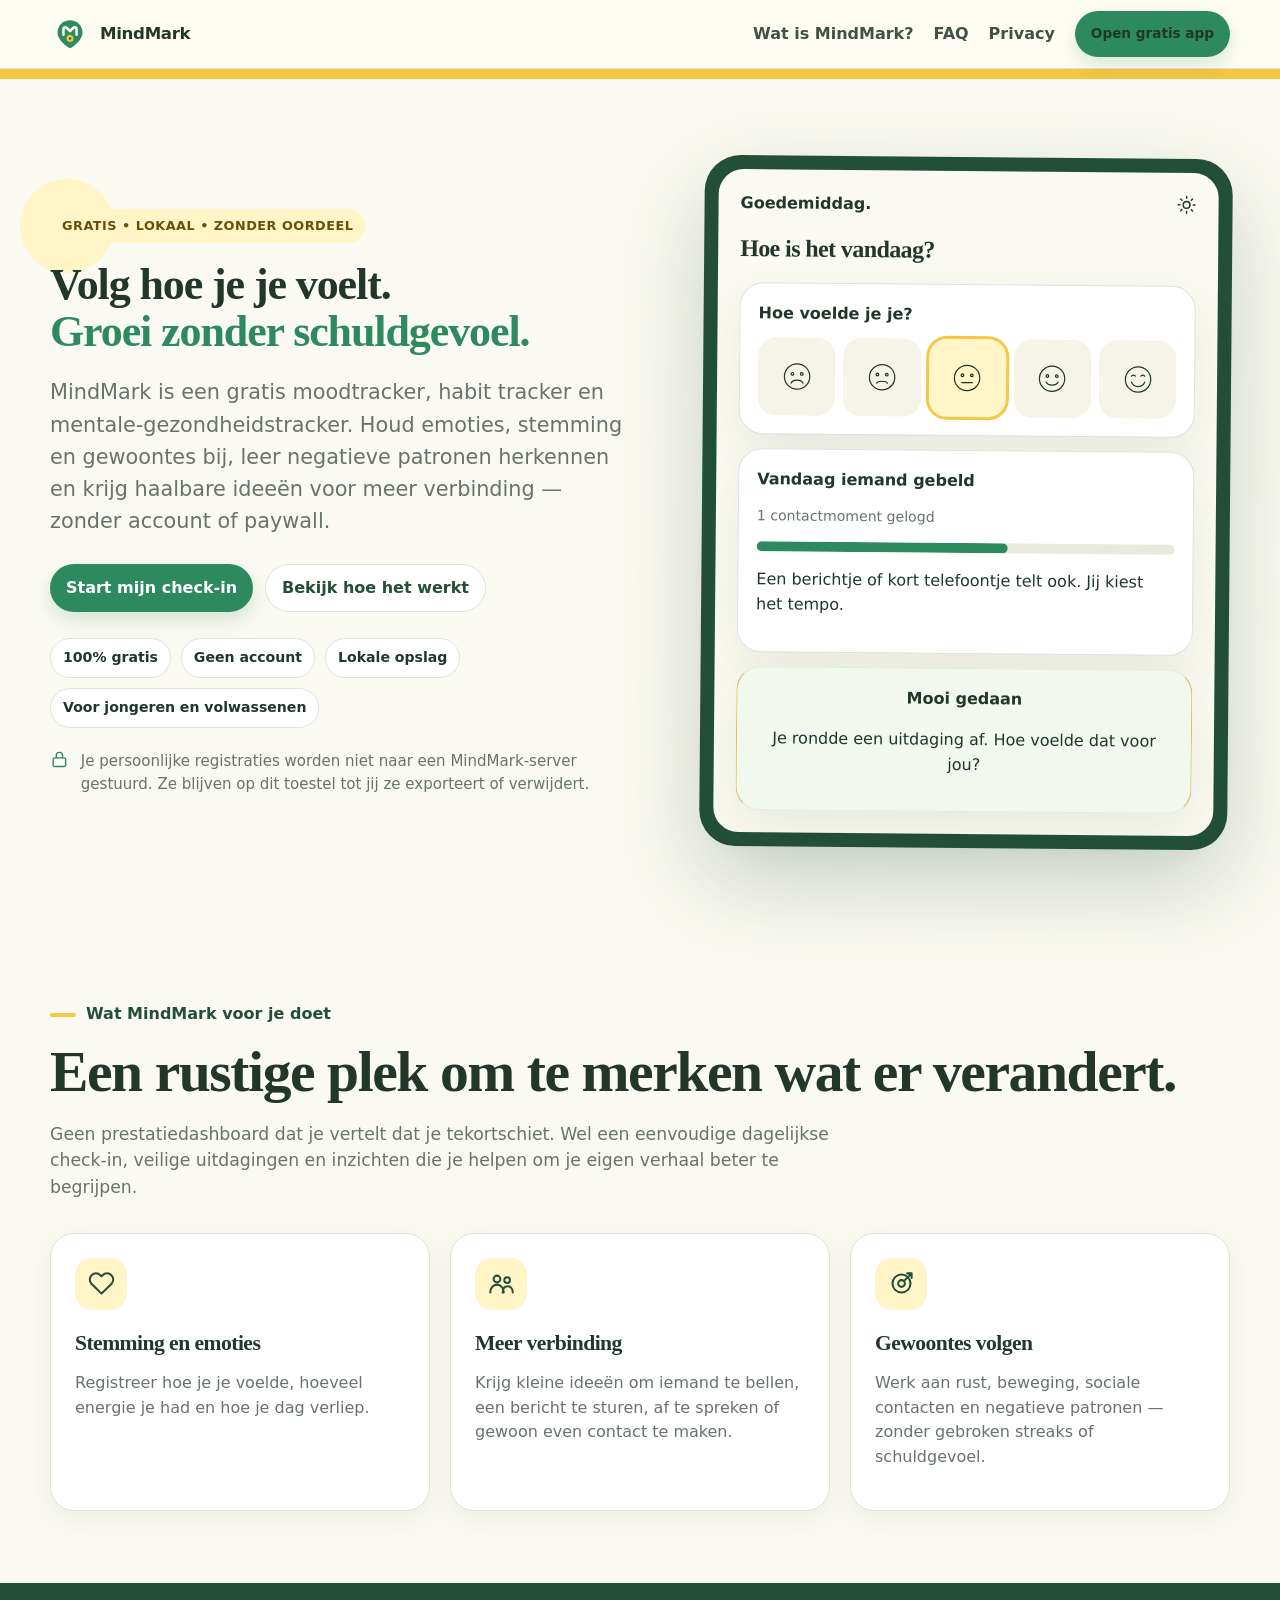
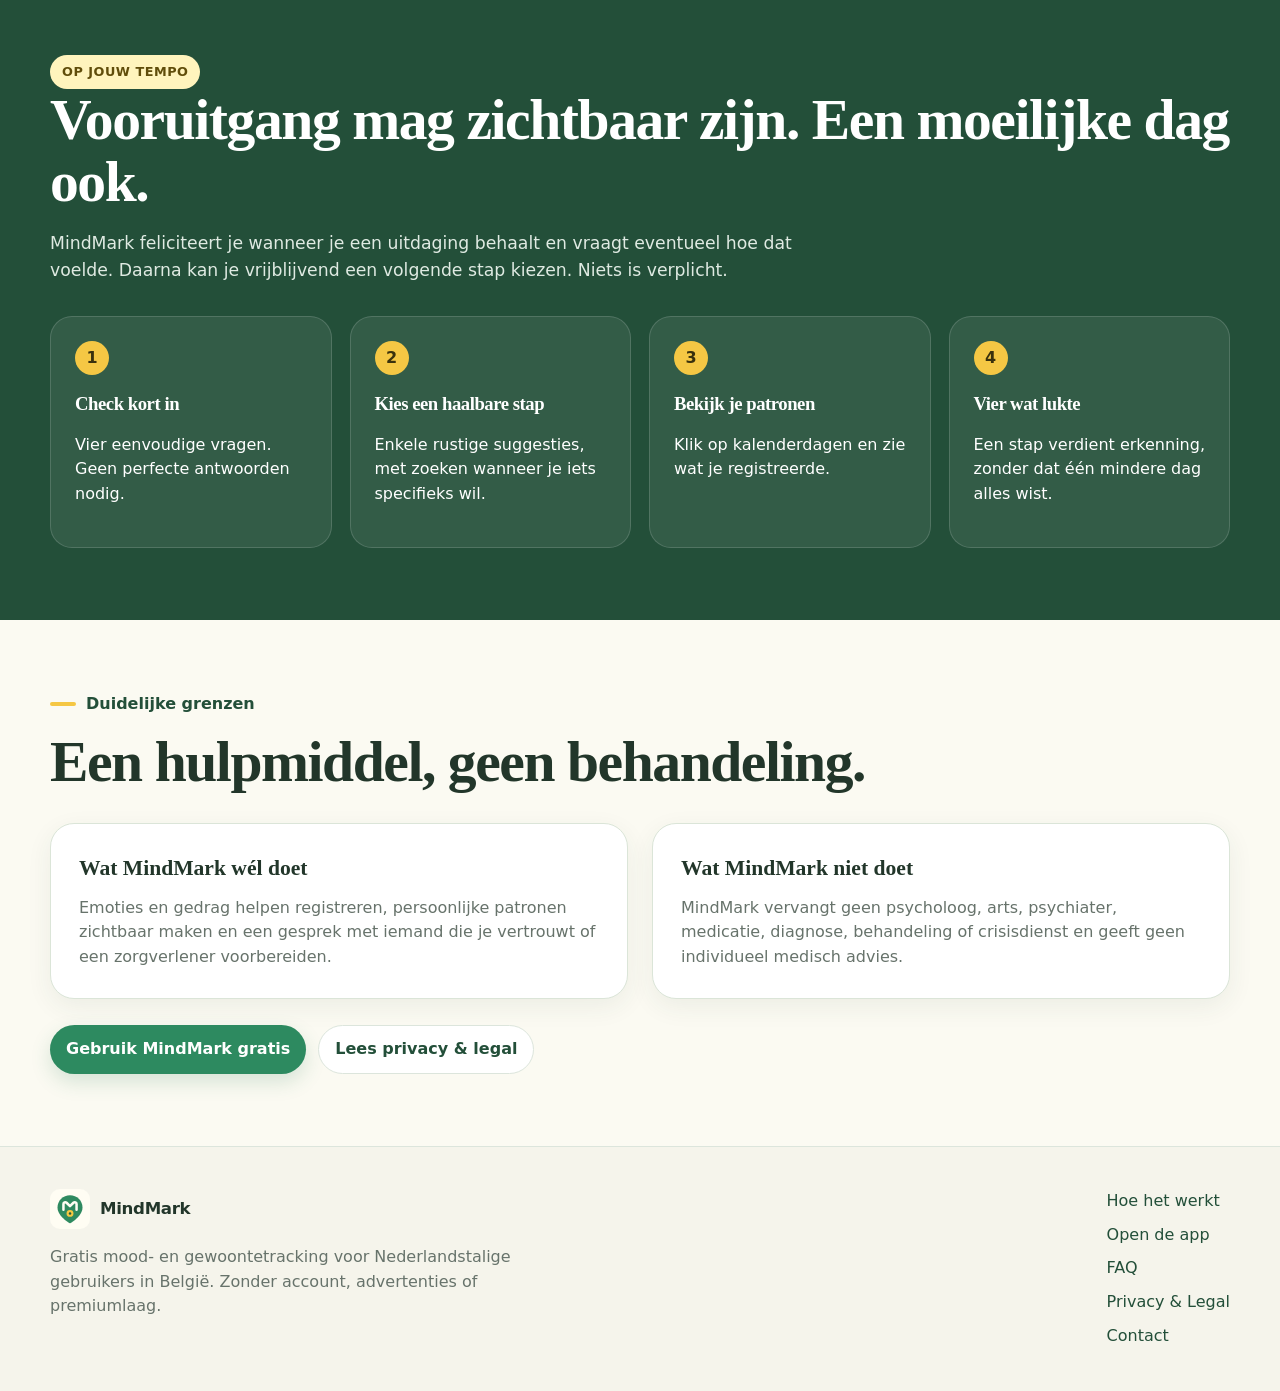
==== commit 0c646474: "v0.000.006" ====
--- a/index.html
+++ b/index.html
@@ -1,8 +1,10 @@
-<!doctype html><html lang="nl"><head><meta charset="utf-8"><meta name="viewport" content="width=device-width,initial-scale=1"><meta name="theme-color" content="#F4C542"><title>MindMark — gratis moodtracker en habit tracker zonder account</title><meta name="description" content="Gratis moodtracker, habit tracker en mentale-gezondheidstracker voor België. Houd emoties, stemming en gewoontes bij zonder account, paywall of online opslag."><meta name="robots" content="index,follow"><link rel="canonical" href="./"><link rel="manifest" href="manifest.webmanifest"><link rel="icon" href="assets/logo.svg"><link rel="stylesheet" href="assets/styles.css"><script type="application/ld+json">{"@context":"https://schema.org","@type":"WebApplication","name":"MindMark","applicationCategory":"HealthApplication","operatingSystem":"Any","offers":{"@type":"Offer","price":"0","priceCurrency":"EUR"},"description":"Gratis lokale mood- en gewoontetracker zonder account."}</script></head><body>
-<header class="site-header"><div class="wrap nav"><a class="brand" href="./"><img src="assets/logo.svg" alt=""><span>MindMark</span></a><nav class="navlinks"><a href="#werking">Hoe het werkt</a><a href="faq/">FAQ</a><a href="privacy-legal/">Privacy</a><a class="button" href="app/">Open gratis app</a></nav></div></header>
-<main><section class="hero"><div class="wrap hero-grid"><div><span class="eyebrow">Gratis • lokaal • zonder oordeel</span><h1>Zie hoe het met je gaat.<br><span>Groei op jouw tempo.</span></h1><p class="lead">MindMark is een volledig gratis moodtracker, habit tracker en mentale-gezondheidstracker. Houd emoties, stemming en gewoontes bij, ontdek patronen en bouw opnieuw verbinding op — zonder account, paywall of online gezondheidsdatabase.</p><div class="actions"><a class="button" href="app/">Start mijn check-in</a><a class="button secondary" href="#werking">Ontdek MindMark</a></div><div class="trust-row"><span class="trust-pill">Geen account</span><span class="trust-pill">Werkt offline</span><span class="trust-pill">Geen advertenties</span><span class="trust-pill">Voor jongeren en volwassenen</span></div></div>
-<div class="phone-preview"><div class="phone-screen"><div class="mini-head"><strong>Goedemiddag.</strong><svg><use href="assets/icons.svg#i-sun"/></svg></div><h2>Hoe is het vandaag?</h2><div class="mini-card"><strong>Hoe voelde je je?</strong><div class="mood-row"><div class="mood "><svg><use href="assets/icons.svg#i-mood1"/></svg></div><div class="mood "><svg><use href="assets/icons.svg#i-mood2"/></svg></div><div class="mood "><svg><use href="assets/icons.svg#i-mood3"/></svg></div><div class="mood active"><svg><use href="assets/icons.svg#i-mood4"/></svg></div><div class="mood "><svg><use href="assets/icons.svg#i-mood5"/></svg></div></div></div><div class="mini-card"><strong>Iemand bellen die ik graag hoor</strong><p class="small">3 van 5 kleine contactmomenten</p><div class="mini-progress"><span></span></div><p>Een berichtje of kort telefoontje telt ook. Jij kiest het tempo.</p></div><div class="mini-card celebrate"><strong>Mooi gedaan</strong><p>Hoe voelde deze stap voor jou?</p></div></div></div></div></section>
-<section class="section" id="werking"><div class="wrap"><span class="eyebrow">Eenvoudig genoeg voor elke dag</span><h2>Een korte registratie die later iets kan vertellen.</h2><p class="section-intro">MindMark combineert een snelle dagelijkse check-in met rustige uitdagingen rond zelfzorg, verbinding en persoonlijke groei.</p><div class="grid-3"><article class="card feature"><div class="icon"><svg><use href="assets/icons.svg#i-heart"/></svg></div><h3>Emoties bijhouden</h3><p>Registreer stemming, energie, lichamelijk gevoel en hoe je dag verliep.</p></article><article class="card feature"><div class="icon"><svg><use href="assets/icons.svg#i-connection"/></svg></div><h3>Eenzaamheid doorbreken</h3><p>Krijg haalbare ideeën om iemand te bellen, een bericht te sturen, op bezoek te gaan of rustig af te spreken.</p></article><article class="card feature"><div class="icon"><svg><use href="assets/icons.svg#i-target"/></svg></div><h3>Gewoontes volgen</h3><p>Kies veilige uitdagingen rond rust, beweging, verbinding en negatieve patronen afleren.</p></article></div></div></section>
-<section class="section band"><div class="wrap"><span class="eyebrow">Zonder schuldgevoel</span><h2>Een moeilijke dag wist je vooruitgang niet uit.</h2><p class="section-intro">Geen rode kruisen, gebroken streaks of oordeel. Wel erkenning wanneer je een uitdaging behaalt.</p><div class="steps"><div class="step"><b>1</b><h3>Registreer eerlijk</h3><p>Een korte check-in zonder prestatiedruk.</p></div><div class="step"><b>2</b><h3>Zie patronen</h3><p>Feiten uit jouw registraties, geen diagnose.</p></div><div class="step"><b>3</b><h3>Vier vooruitgang</h3><p>Behaalde uitdagingen worden duidelijk gevierd.</p></div><div class="step"><b>4</b><h3>Kies vrijblijvend verder</h3><p>Een volgende uitdaging is nooit verplicht.</p></div></div></div></section>
-<section class="section"><div class="wrap hero-grid"><div><span class="eyebrow">Duidelijke afbakening</span><h2>Een tracker, geen psycholoog.</h2><p class="section-intro">MindMark wil op geen enkel moment een psycholoog, arts, medicatie of expert in het veld vervangen. De app is een hulpmiddel om emoties en gedrag te registreren, patronen zichtbaar te maken en een gesprek met iemand die je vertrouwt of een zorgverlener voor te bereiden.</p><div class="actions"><a class="button" href="app/">Gebruik MindMark gratis</a><a class="button secondary" href="privacy-legal/">Lees privacy & legal</a></div></div><article class="card feature"><div class="icon"><svg><use href="assets/icons.svg#i-lock"/></svg></div><h3>Jij → jouw toestel</h3><p>Geen account en geen automatische online back-up. Je registraties blijven in de lokale siteopslag totdat jij ze verwijdert.</p></article></div></section></main>
-<footer class="footer"><div class="wrap footer-grid"><div><a class="brand" href="./"><img src="assets/logo.svg" alt=""><span>MindMark</span></a><p>Gratis mood- en gewoontetracking voor België.</p></div><div><a href="faq/">FAQ</a> · <a href="privacy-legal/">Privacy & Legal</a> · <a href="contact/">Contact</a></div></div></footer><script>if('serviceWorker'in navigator)navigator.serviceWorker.register('./service-worker.js')</script></body></html>
+<!doctype html><html lang="nl"><head><meta charset="utf-8"><meta name="viewport" content="width=device-width,initial-scale=1"><meta name="theme-color" content="#F5C744"><title>MindMark — gratis moodtracker en habit tracker zonder account</title><meta name="description" content="Gratis moodtracker, habit tracker en mentale-gezondheidstracker voor België. Houd emoties, stemming en gewoontes bij zonder account, paywall of online opslag."><meta name="robots" content="index,follow"><link rel="canonical" href="./"><link rel="manifest" href="manifest.webmanifest"><link rel="icon" href="assets/logo.svg"><link rel="stylesheet" href="assets/styles.css"><script type="application/ld+json">{"@context":"https://schema.org","@type":"WebApplication","name":"MindMark","applicationCategory":"HealthApplication","operatingSystem":"Any","offers":{"@type":"Offer","price":"0","priceCurrency":"EUR"},"description":"Gratis lokale mood- en gewoontetracker zonder account."}</script></head><body>
+<header class="site-header"><div class="wrap nav"><a class="brand" href="./"><img src="assets/logo.svg" alt=""><span>MindMark</span></a><nav class="navlinks" aria-label="Hoofdnavigatie"><a href="#wat">Wat is MindMark?</a><a href="faq/">FAQ</a><a href="privacy-legal/">Privacy</a><a class="button" href="app/">Open gratis app</a></nav></div></header>
+<main>
+<section class="hero"><div class="wrap hero-grid"><div class="hero-copy-card"><span class="eyebrow">Gratis • lokaal • zonder oordeel</span><h1>Volg hoe je je voelt.<br><span>Groei zonder schuldgevoel.</span></h1><p class="lead">MindMark is een gratis moodtracker, habit tracker en mentale-gezondheidstracker. Houd emoties, stemming en gewoontes bij, leer negatieve patronen herkennen en krijg haalbare ideeën voor meer verbinding — zonder account of paywall.</p><div class="actions"><a class="button" href="app/">Start mijn check-in</a><a class="button secondary" href="#wat">Bekijk hoe het werkt</a></div><div class="trust-row"><span class="trust-pill">100% gratis</span><span class="trust-pill">Geen account</span><span class="trust-pill">Lokale opslag</span><span class="trust-pill">Voor jongeren en volwassenen</span></div><div class="hero-note"><svg><use href="assets/icons.svg#i-lock"/></svg><span>Je persoonlijke registraties worden niet naar een MindMark-server gestuurd. Ze blijven op dit toestel tot jij ze exporteert of verwijdert.</span></div></div>
+<div class="phone-preview" aria-label="Voorbeeld van de MindMark-app"><div class="phone-screen"><div class="mini-head"><strong>Goedemiddag.</strong><svg><use href="assets/icons.svg#i-sun"/></svg></div><h2>Hoe is het vandaag?</h2><div class="mini-card"><strong>Hoe voelde je je?</strong><div class="mood-row"><div class="mood"><svg><use href="assets/icons.svg#i-mood1"/></svg></div><div class="mood"><svg><use href="assets/icons.svg#i-mood2"/></svg></div><div class="mood active"><svg><use href="assets/icons.svg#i-mood3"/></svg></div><div class="mood"><svg><use href="assets/icons.svg#i-mood4"/></svg></div><div class="mood"><svg><use href="assets/icons.svg#i-mood5"/></svg></div></div></div><div class="mini-card"><strong>Vandaag iemand gebeld</strong><p class="small">1 contactmoment gelogd</p><div class="mini-progress"><span></span></div><p>Een berichtje of kort telefoontje telt ook. Jij kiest het tempo.</p></div><div class="mini-card celebrate"><strong>Mooi gedaan</strong><p>Je rondde een uitdaging af. Hoe voelde dat voor jou?</p></div></div></div></div></section>
+<section class="section alt" id="wat"><div class="wrap"><div class="section-kicker">Wat MindMark voor je doet</div><h2>Een rustige plek om te merken wat er verandert.</h2><p class="section-intro">Geen prestatiedashboard dat je vertelt dat je tekortschiet. Wel een eenvoudige dagelijkse check-in, veilige uitdagingen en inzichten die je helpen om je eigen verhaal beter te begrijpen.</p><div class="grid-3"><article class="card feature"><div class="icon"><svg><use href="assets/icons.svg#i-heart"/></svg></div><h3>Stemming en emoties</h3><p>Registreer hoe je je voelde, hoeveel energie je had en hoe je dag verliep.</p></article><article class="card feature"><div class="icon"><svg><use href="assets/icons.svg#i-connection"/></svg></div><h3>Meer verbinding</h3><p>Krijg kleine ideeën om iemand te bellen, een bericht te sturen, af te spreken of gewoon even contact te maken.</p></article><article class="card feature"><div class="icon"><svg><use href="assets/icons.svg#i-target"/></svg></div><h3>Gewoontes volgen</h3><p>Werk aan rust, beweging, sociale contacten en negatieve patronen — zonder gebroken streaks of schuldgevoel.</p></article></div></div></section>
+<section class="section band"><div class="wrap"><span class="eyebrow">Op jouw tempo</span><h2>Vooruitgang mag zichtbaar zijn. Een moeilijke dag ook.</h2><p class="section-intro">MindMark feliciteert je wanneer je een uitdaging behaalt en vraagt eventueel hoe dat voelde. Daarna kan je vrijblijvend een volgende stap kiezen. Niets is verplicht.</p><div class="steps"><div class="step"><b>1</b><h3>Check kort in</h3><p>Vier eenvoudige vragen. Geen perfecte antwoorden nodig.</p></div><div class="step"><b>2</b><h3>Kies een haalbare stap</h3><p>Enkele rustige suggesties, met zoeken wanneer je iets specifieks wil.</p></div><div class="step"><b>3</b><h3>Bekijk je patronen</h3><p>Klik op kalenderdagen en zie wat je registreerde.</p></div><div class="step"><b>4</b><h3>Vier wat lukte</h3><p>Een stap verdient erkenning, zonder dat één mindere dag alles wist.</p></div></div></div></section>
+<section class="section"><div class="wrap"><div class="section-kicker">Duidelijke grenzen</div><h2>Een hulpmiddel, geen behandeling.</h2><div class="promise-grid"><article class="promise-card"><strong>Wat MindMark wél doet</strong><p>Emoties en gedrag helpen registreren, persoonlijke patronen zichtbaar maken en een gesprek met iemand die je vertrouwt of een zorgverlener voorbereiden.</p></article><article class="promise-card"><strong>Wat MindMark niet doet</strong><p>MindMark vervangt geen psycholoog, arts, psychiater, medicatie, diagnose, behandeling of crisisdienst en geeft geen individueel medisch advies.</p></article></div><div class="actions"><a class="button" href="app/">Gebruik MindMark gratis</a><a class="button secondary" href="privacy-legal/">Lees privacy & legal</a></div></div></section>
+</main>
+<footer class="footer"><div class="wrap footer-grid"><div class="footer-copy"><a class="brand" href="./"><img src="assets/logo.svg" alt=""><span>MindMark</span></a><p>Gratis mood- en gewoontetracking voor Nederlandstalige gebruikers in België. Zonder account, advertenties of premiumlaag.</p></div><div class="footer-links"><a href="#wat">Hoe het werkt</a><a href="app/">Open de app</a><a href="faq/">FAQ</a><a href="privacy-legal/">Privacy & Legal</a><a href="contact/">Contact</a></div></div></footer><script>if('serviceWorker'in navigator)navigator.serviceWorker.register('./service-worker.js')</script></body></html>
--- a/assets/styles.css
+++ b/assets/styles.css
@@ -1,4 +1,43 @@
-:root{--paper:#fffdf5;--surface:#fff;--ink:#253229;--muted:#68736b;--line:#dfe6dc;--yellow:#f4c542;--yellow-soft:#fff3bd;--green:#2f7d59;--green-dark:#215c41;--green-soft:#e6f4eb;--rose:#a9344d;--shadow:0 18px 48px rgba(43,66,48,.10);--radius:24px;--serif:Georgia,'Times New Roman',serif;--sans:'Avenir Next','Segoe UI',system-ui,sans-serif}*{box-sizing:border-box}html{scroll-behavior:smooth}body{margin:0;background:var(--paper);color:var(--ink);font-family:var(--sans);line-height:1.55}button,input,textarea,select{font:inherit}a{color:var(--green-dark)}svg{width:1.25em;height:1.25em;fill:none;stroke:currentColor;stroke-width:1.8;stroke-linecap:round;stroke-linejoin:round}.wrap{width:min(1180px,calc(100% - 36px));margin:auto}.site-header{position:sticky;top:0;z-index:30;background:rgba(255,253,245,.92);backdrop-filter:blur(16px);border-bottom:1px solid var(--line)}.nav{height:74px;display:flex;align-items:center;justify-content:space-between}.brand{display:flex;align-items:center;gap:10px;text-decoration:none;color:var(--ink);font-weight:900}.brand img{width:42px;height:42px}.navlinks{display:flex;align-items:center;gap:20px}.navlinks a{text-decoration:none;color:var(--ink)}h1,h2,h3{font-family:var(--serif);line-height:1.08;letter-spacing:-.025em}.button,.btn{display:inline-flex;align-items:center;justify-content:center;gap:8px;border:0;border-radius:999px;background:var(--green);color:#fff;text-decoration:none;padding:12px 18px;font-weight:850;cursor:pointer;box-shadow:0 8px 20px rgba(47,125,89,.18);transition:.18s}.button:hover,.btn:hover{background:var(--green-dark);transform:translateY(-1px)}.btn.secondary,.button.secondary{background:#fff;color:var(--ink);border:1px solid var(--line);box-shadow:none}.btn.danger{background:var(--rose)}.btn.success{background:var(--green)}.btn.wide{width:100%}.hero{padding:86px 0 64px}.hero-grid{display:grid;grid-template-columns:1.05fr .95fr;gap:54px;align-items:center}.eyebrow{display:inline-flex;border-radius:999px;background:var(--yellow-soft);color:#66510a;padding:7px 12px;font-weight:900;font-size:.8rem;letter-spacing:.04em;text-transform:uppercase}.hero h1{font-size:clamp(3rem,7vw,6rem);margin:18px 0 20px}.hero h1 span{color:var(--green)}.lead{font-size:clamp(1.08rem,2vw,1.3rem);color:var(--muted);max-width:720px}.actions{display:flex;flex-wrap:wrap;gap:12px;margin-top:26px}.trust-row{display:flex;flex-wrap:wrap;gap:10px;margin-top:26px}.trust-pill{padding:8px 12px;border-radius:999px;background:#fff;border:1px solid var(--line);font-size:.88rem;font-weight:750}.phone-preview{padding:18px;border-radius:42px;background:#33483b;box-shadow:0 30px 80px rgba(34,70,48,.22);transform:rotate(1deg)}.phone-screen{background:var(--paper);border-radius:28px;padding:22px;min-height:570px}.mini-head{display:flex;justify-content:space-between}.mini-card,.card{background:var(--surface);border:1px solid var(--line);border-radius:var(--radius);box-shadow:var(--shadow)}.mini-card{padding:18px;margin-top:14px}.mood-row{display:grid;grid-template-columns:repeat(5,1fr);gap:8px;margin-top:12px}.mood{aspect-ratio:1;border-radius:18px;display:grid;place-items:center;background:#f6f3e9}.mood svg{width:32px;height:32px}.mood.active{background:var(--yellow-soft);outline:3px solid var(--yellow)}.mini-progress{height:10px;border-radius:999px;background:#e8eadf;overflow:hidden}.mini-progress span{display:block;height:100%;width:60%;background:linear-gradient(90deg,var(--yellow),var(--green));border-radius:inherit}.section{padding:72px 0}.section h2{font-size:clamp(2.1rem,4.5vw,4rem);margin:0 0 16px}.section-intro{max-width:780px;color:var(--muted);font-size:1.08rem}.grid-3{display:grid;grid-template-columns:repeat(3,1fr);gap:20px;margin-top:32px}.feature{padding:28px}.feature .icon{width:52px;height:52px;border-radius:17px;background:var(--yellow-soft);display:grid;place-items:center;color:var(--green-dark)}.feature .icon svg{width:27px;height:27px}.band{background:#294333;color:#fff}.band .section-intro{color:#dfeae2}.steps{display:grid;grid-template-columns:repeat(4,1fr);gap:18px;margin-top:32px}.step{padding:24px;border:1px solid rgba(255,255,255,.14);border-radius:22px;background:rgba(255,255,255,.06)}.step b{display:grid;place-items:center;width:34px;height:34px;border-radius:50%;background:var(--yellow);color:#3a310d;margin-bottom:18px}.footer{padding:42px 0;border-top:1px solid var(--line);color:var(--muted)}.footer-grid{display:flex;justify-content:space-between;gap:24px;flex-wrap:wrap}.legal{padding:60px 0}.legal article{max-width:880px}.legal h1{font-size:clamp(2.5rem,6vw,5rem)}.legal h2{margin-top:38px;font-size:1.7rem}.notice{padding:18px 20px;border-radius:18px;background:#fff6ce;border:1px solid #ead681}.app-shell{min-height:100vh;display:grid;grid-template-columns:270px 1fr}.sidebar{position:sticky;top:0;height:100vh;padding:24px;background:#294333;color:#fff;display:flex;flex-direction:column}.sidebar .brand{color:#fff}.side-nav{display:grid;gap:8px;margin-top:34px}.side-nav button{display:flex;align-items:center;gap:12px;border:0;background:transparent;color:#dce8df;padding:12px 14px;border-radius:14px;text-align:left;font-weight:800;cursor:pointer}.side-nav button.active,.side-nav button:hover{background:rgba(255,255,255,.12);color:#fff}.privacy-chip{margin-top:auto;padding:14px;border-radius:16px;background:rgba(255,255,255,.08);font-size:.82rem;color:#e0ece3;display:flex;gap:10px}.privacy-chip svg{flex:0 0 auto}.app-main{padding:28px 34px 96px;min-width:0}.app-top{display:flex;align-items:center;justify-content:space-between;gap:20px;margin-bottom:28px}.app-top h1{font-size:clamp(2rem,4vw,3.3rem);margin:0}.today{color:var(--muted);margin:0}.view{display:none}.view.active{display:block}.dashboard-grid{display:grid;grid-template-columns:1.2fr .8fr;gap:20px;margin-bottom:20px}.card{padding:24px}.check-card{background:linear-gradient(145deg,#fff,#fff9dd)}.section-heading,.page-head{display:flex;align-items:center;justify-content:space-between;gap:18px;margin-bottom:20px}.time-pill{padding:7px 11px;background:var(--green-soft);border-radius:999px;color:var(--green-dark);font-size:.82rem;font-weight:800}.question{display:block;padding:18px 0;border-bottom:1px solid var(--line)}.question>strong,.question>label{display:block;font-weight:850;margin-bottom:10px}.score-buttons{display:grid;grid-template-columns:repeat(5,1fr);gap:9px}.score-btn{border:1px solid var(--line);background:#fff;border-radius:18px;padding:10px 5px;cursor:pointer;color:var(--muted)}.score-btn svg{width:36px;height:36px;margin:auto;display:block}.score-btn span{display:block;font-size:.68rem;margin-top:5px}.score-btn.selected{border-color:#d0a81d;background:var(--yellow-soft);color:var(--ink);box-shadow:0 0 0 3px rgba(244,197,66,.22)}.field{width:100%;border:1px solid var(--line);border-radius:16px;background:#fff;padding:13px 14px;color:var(--ink)}textarea.field{min-height:105px;resize:vertical}.form-feedback{min-height:1.4em;text-align:center;font-weight:750}.form-feedback.error{color:var(--rose)}.stack{display:grid;gap:14px}.daily-card{background:linear-gradient(145deg,#fffdf4,#eef8f1)}.small{font-size:.88rem;color:var(--muted)}.success-banner{display:flex;align-items:center;gap:14px;background:var(--green-soft);border:1px solid #a8d5b8;border-radius:18px;padding:16px;margin-bottom:14px}.success-banner>svg{width:30px;height:30px;color:var(--green)}.success-banner div{flex:1}.success-banner span{display:block;font-size:.86rem;color:var(--muted)}.mindful-card{display:flex;align-items:center;gap:14px}.mindful-card>div{flex:1}.large-icon{width:40px;height:40px;color:var(--green)}.challenge-card{display:flex;gap:14px;align-items:center;padding:16px;border-radius:18px;background:#fff;border:1px solid var(--line);margin-top:12px}.challenge-card .grow{flex:1}.challenge-card.done>svg{color:#bc8f00}.progress{height:9px;background:#e8eadf;border-radius:999px;overflow:hidden;margin-top:8px}.progress span{display:block;height:100%;border-radius:inherit;background:linear-gradient(90deg,var(--yellow),var(--green))}.empty{text-align:center;padding:40px 20px;color:var(--muted)}.empty.compact{padding:18px}.goal-warning{margin-bottom:14px}.calendar-grid{display:grid;grid-template-columns:repeat(7,1fr);gap:8px}.cal-label{text-align:center;font-size:.78rem;color:var(--muted)}.day{aspect-ratio:1;border-radius:15px;background:#fff;display:grid;place-items:center;border:1px solid var(--line);font-size:.85rem;cursor:pointer;position:relative;color:var(--ink)}.day:hover{transform:translateY(-1px);border-color:var(--green)}.day i{position:absolute;bottom:7px;width:5px;height:5px;border-radius:50%;background:var(--green)}.day.has-1{background:#f5dfe3}.day.has-2{background:#fff0c8}.day.has-3{background:#f2f0e7}.day.has-4{background:#e4f3e8}.day.has-5{background:#cfead8}.bars{display:flex;align-items:end;gap:10px;height:205px;padding-top:20px}.bar-wrap{flex:1;height:100%;display:flex;flex-direction:column;justify-content:end;align-items:center;gap:5px}.bar{width:70%;min-height:8px;border-radius:8px 8px 3px 3px;background:linear-gradient(var(--yellow),var(--green))}.bar-wrap span{font-size:.65rem;color:var(--muted);text-align:center}.bar-wrap b{font-size:.75rem}.report-summary{padding:18px;border-radius:18px;background:var(--green-soft)}.modal-backdrop{position:fixed;inset:0;background:rgba(23,42,30,.62);z-index:100;display:none;place-items:center;padding:18px}.modal-backdrop.open{display:grid}.modal{position:relative;width:min(680px,100%);max-height:91vh;overflow:auto;background:var(--surface);border-radius:28px;padding:28px;box-shadow:0 30px 90px rgba(0,0,0,.3)}.modal h2{font-size:2rem}.modal-close{position:absolute;right:18px;top:14px;border:0;background:transparent;font-size:2rem;cursor:pointer;color:var(--muted)}.search-wrap{position:relative;margin:18px 0}.search-wrap svg{position:absolute;left:14px;top:50%;transform:translateY(-50%);color:var(--muted)}.search-wrap input{padding-left:42px}.suggestion-grid{display:grid;grid-template-columns:repeat(2,1fr);gap:10px;margin-bottom:20px}.topic-option{width:100%;display:flex;align-items:center;justify-content:space-between;gap:10px;text-align:left;border:1px solid var(--line);background:#fff;border-radius:16px;padding:13px;cursor:pointer}.topic-option:hover{background:var(--yellow-soft);border-color:#d8bd55}.topic-option small{color:var(--muted)}.tracker-group{border:1px solid var(--line);border-radius:18px;margin:10px 0;overflow:hidden}.tracker-group summary{display:flex;align-items:center;gap:10px;padding:15px;cursor:pointer;font-weight:850;list-style:none}.tracker-group summary span{flex:1}.tracker-group summary .chevron{transition:.2s}.tracker-group[open] summary .chevron{transform:rotate(180deg)}.tracker-group>div{padding:0 10px 10px}.challenge-config{margin-top:18px;padding-top:18px;border-top:1px solid var(--line)}.selected-topic{display:flex;gap:12px;align-items:center;padding:15px;background:var(--green-soft);border-radius:16px;margin-bottom:14px}.selected-topic span{display:block;color:var(--muted);font-size:.84rem}.celebrate{text-align:center;background:linear-gradient(145deg,#fff9d5,#eef8f1)}.celebrate-icon{width:58px;height:58px;color:#b98d00}.celebrate fieldset{border:0;padding:0;text-align:left}.choice{display:block;padding:11px;border-radius:12px}.day-detail{padding:14px 0;border-bottom:1px solid var(--line)}.day-detail>div{display:flex;justify-content:space-between;padding:7px 0}.note-box{padding:14px;border-radius:14px;background:#f7f6ef}.logged-item{display:flex!important;justify-content:flex-start!important;gap:9px}.crisis{border-top:8px solid var(--rose)}.age-picker{display:grid;gap:14px}.age-picker output{font-family:var(--serif);font-size:3rem;text-align:center}.tutorial-footer{display:flex;justify-content:space-between;align-items:center;margin-top:24px}.tutorial-dot{display:inline-block;width:10px;height:10px;border-radius:50%;background:#d8ddd6;margin-right:7px}.tutorial-dot.active{background:var(--green)}.breathing{text-align:center}.breathing-orb{width:140px;height:140px;border-radius:50%;margin:30px auto;background:radial-gradient(circle at 35% 30%,#fff7c6,var(--yellow));box-shadow:0 0 0 18px rgba(244,197,66,.15);transition:4s ease}.breathing-orb.inhale{transform:scale(1.3)}.breathing-orb.hold{transform:scale(1.3)}.breathing-orb.exhale{transform:scale(.86)}.breathing-orb.rest{transform:scale(.86)}.toast{position:fixed;right:22px;bottom:22px;background:#294333;color:#fff;padding:14px 18px;border-radius:16px;box-shadow:var(--shadow);opacity:0;transform:translateY(10px);pointer-events:none;transition:.2s;z-index:220}.toast.show{opacity:1;transform:none}.page-confetti{position:fixed;inset:0;pointer-events:none;z-index:210;overflow:hidden}.page-confetti i{position:absolute;left:var(--x);top:-20px;width:10px;height:18px;background:var(--yellow);animation:fall 1.5s var(--d) ease-in forwards;transform:rotate(var(--r))}.page-confetti i:nth-child(3n){background:var(--green)}.page-confetti i:nth-child(3n+1){border-radius:50%}@keyframes fall{to{transform:translateY(105vh) rotate(540deg);opacity:.2}}.mobile-bar{display:none}.beta-badge{padding:4px 8px;border-radius:999px;background:var(--yellow);color:#3a310d;font-size:.68rem}
+:root{--paper:#fffdf5;--surface:#fff;--ink:#253229;--muted:#68736b;--line:#dfe6dc;--yellow:#f4c542;--yellow-soft:#fff3bd;--green:#2f7d59;--green-dark:#215c41;--green-soft:#e6f4eb;--sage:#6f8f72;--shadow:0 18px 48px rgba(43,66,48,.10);--radius:24px;--serif:Georgia,'Times New Roman',serif;--sans:'Avenir Next','Segoe UI',system-ui,sans-serif}*{box-sizing:border-box}html{scroll-behavior:smooth}body{margin:0;background:var(--paper);color:var(--ink);font-family:var(--sans);line-height:1.55}button,input,textarea,select{font:inherit}a{color:var(--green-dark)}svg{width:1.25em;height:1.25em;fill:none;stroke:currentColor;stroke-width:1.8;stroke-linecap:round;stroke-linejoin:round}.wrap{width:min(1180px,calc(100% - 36px));margin:auto}.site-header{position:sticky;top:0;z-index:30;background:rgba(255,253,245,.92);backdrop-filter:blur(16px);border-bottom:1px solid var(--line)}.nav{height:74px;display:flex;align-items:center;justify-content:space-between}.brand{display:flex;align-items:center;gap:10px;text-decoration:none;color:var(--ink);font-weight:900}.brand img{width:42px;height:42px}.navlinks{display:flex;align-items:center;gap:20px}.navlinks a{text-decoration:none;color:var(--ink)}h1,h2,h3{font-family:var(--serif);line-height:1.08;letter-spacing:-.025em}.button,.btn{display:inline-flex;align-items:center;justify-content:center;gap:8px;border:0;border-radius:999px;background:var(--green);color:#fff;text-decoration:none;padding:12px 18px;font-weight:850;cursor:pointer;box-shadow:0 8px 20px rgba(47,125,89,.18);transition:.18s}.button:hover,.btn:hover{background:var(--green-dark);transform:translateY(-1px)}.btn.secondary,.button.secondary{background:#fff;color:var(--ink);border:1px solid var(--line);box-shadow:none}.btn.success{background:var(--green)}.btn.wide{width:100%}.hero{padding:86px 0 64px}.hero-grid{display:grid;grid-template-columns:1.05fr .95fr;gap:54px;align-items:center}.eyebrow{display:inline-flex;border-radius:999px;background:var(--yellow-soft);color:#66510a;padding:7px 12px;font-weight:900;font-size:.8rem;letter-spacing:.04em;text-transform:uppercase}.hero h1{font-size:clamp(3rem,7vw,6rem);margin:18px 0 20px}.hero h1 span{color:var(--green)}.lead{font-size:clamp(1.08rem,2vw,1.3rem);color:var(--muted);max-width:720px}.actions{display:flex;flex-wrap:wrap;gap:12px;margin-top:26px}.trust-row{display:flex;flex-wrap:wrap;gap:10px;margin-top:26px}.trust-pill{padding:8px 12px;border-radius:999px;background:#fff;border:1px solid var(--line);font-size:.88rem;font-weight:750}.phone-preview{padding:18px;border-radius:42px;background:#33483b;box-shadow:0 30px 80px rgba(34,70,48,.22);transform:rotate(1deg)}.phone-screen{background:var(--paper);border-radius:28px;padding:22px;min-height:570px}.mini-head{display:flex;justify-content:space-between}.mini-card,.card{background:var(--surface);border:1px solid var(--line);border-radius:var(--radius);box-shadow:var(--shadow)}.mini-card{padding:18px;margin-top:14px}.mood-row{display:grid;grid-template-columns:repeat(5,1fr);gap:8px;margin-top:12px}.mood{aspect-ratio:1;border-radius:18px;display:grid;place-items:center;background:#f6f3e9}.mood svg{width:32px;height:32px}.mood.active{background:var(--yellow-soft);outline:3px solid var(--yellow)}.mini-progress{height:10px;border-radius:999px;background:#e8eadf;overflow:hidden}.mini-progress span{display:block;height:100%;width:60%;background:#f3f8ef;border-radius:inherit}.section{padding:72px 0}.section h2{font-size:clamp(2.1rem,4.5vw,4rem);margin:0 0 16px}.section-intro{max-width:780px;color:var(--muted);font-size:1.08rem}.grid-3{display:grid;grid-template-columns:repeat(3,1fr);gap:20px;margin-top:32px}.feature{padding:28px}.feature .icon{width:52px;height:52px;border-radius:17px;background:var(--yellow-soft);display:grid;place-items:center;color:var(--green-dark)}.feature .icon svg{width:27px;height:27px}.band{background:#294333;color:#fff}.band .section-intro{color:#dfeae2}.steps{display:grid;grid-template-columns:repeat(4,1fr);gap:18px;margin-top:32px}.step{padding:24px;border:1px solid rgba(255,255,255,.14);border-radius:22px;background:rgba(255,255,255,.06)}.step b{display:grid;place-items:center;width:34px;height:34px;border-radius:50%;background:var(--yellow);color:#3a310d;margin-bottom:18px}.footer{padding:42px 0;border-top:1px solid var(--line);color:var(--muted)}.footer-grid{display:flex;justify-content:space-between;gap:24px;flex-wrap:wrap}.legal{padding:60px 0}.legal article{max-width:880px}.legal h1{font-size:clamp(2.5rem,6vw,5rem)}.legal h2{margin-top:38px;font-size:1.7rem}.notice{padding:18px 20px;border-radius:18px;background:#fff6ce;border:1px solid #ead681}.app-shell{min-height:100vh;display:grid;grid-template-columns:270px 1fr}.sidebar{position:sticky;top:0;height:100vh;padding:24px;background:#294333;color:#fff;display:flex;flex-direction:column}.sidebar .brand{color:#fff}.side-nav{display:grid;gap:8px;margin-top:34px}.side-nav button{display:flex;align-items:center;gap:12px;border:0;background:transparent;color:#dce8df;padding:12px 14px;border-radius:14px;text-align:left;font-weight:800;cursor:pointer}.side-nav button.active,.side-nav button:hover{background:rgba(255,255,255,.12);color:#fff}.privacy-chip{margin-top:auto;padding:14px;border-radius:16px;background:rgba(255,255,255,.08);font-size:.82rem;color:#e0ece3;display:flex;gap:10px}.privacy-chip svg{flex:0 0 auto}.app-main{padding:28px 34px 96px;min-width:0}.app-top{display:flex;align-items:center;justify-content:space-between;gap:20px;margin-bottom:28px}.app-top h1{font-size:clamp(2rem,4vw,3.3rem);margin:0}.today{color:var(--muted);margin:0}.view{display:none}.view.active{display:block}.dashboard-grid{display:grid;grid-template-columns:1.2fr .8fr;gap:20px;margin-bottom:20px}.card{padding:24px}.check-card{background:#f3f8ef}.section-heading,.page-head{display:flex;align-items:center;justify-content:space-between;gap:18px;margin-bottom:20px}.time-pill{padding:7px 11px;background:var(--green-soft);border-radius:999px;color:var(--green-dark);font-size:.82rem;font-weight:800}.question{display:block;padding:18px 0;border-bottom:1px solid var(--line)}.question>strong,.question>label{display:block;font-weight:850;margin-bottom:10px}.score-buttons{display:grid;grid-template-columns:repeat(5,1fr);gap:9px}.score-btn{border:1px solid var(--line);background:#fff;border-radius:18px;padding:10px 5px;cursor:pointer;color:var(--muted)}.score-btn svg{width:36px;height:36px;margin:auto;display:block}.score-btn span{display:block;font-size:.68rem;margin-top:5px}.score-btn.selected{border-color:#d0a81d;background:var(--yellow-soft);color:var(--ink);box-shadow:0 0 0 3px rgba(244,197,66,.22)}.field{width:100%;border:1px solid var(--line);border-radius:16px;background:#fff;padding:13px 14px;color:var(--ink)}textarea.field{min-height:105px;resize:vertical}.form-feedback{min-height:1.4em;text-align:center;font-weight:750}.form-feedback.error{color:var(--green-dark)}.stack{display:grid;gap:14px}.daily-card{background:#f3f8ef}.small{font-size:.88rem;color:var(--muted)}.success-banner{display:flex;align-items:center;gap:14px;background:var(--green-soft);border:1px solid #a8d5b8;border-radius:18px;padding:16px;margin-bottom:14px}.success-banner>svg{width:30px;height:30px;color:var(--green)}.success-banner div{flex:1}.success-banner span{display:block;font-size:.86rem;color:var(--muted)}.mindful-card{display:flex;align-items:center;gap:14px}.mindful-card>div{flex:1}.large-icon{width:40px;height:40px;color:var(--green)}.challenge-card{display:flex;gap:14px;align-items:center;padding:16px;border-radius:18px;background:#fff;border:1px solid var(--line);margin-top:12px}.challenge-card .grow{flex:1}.challenge-card.done>svg{color:#bc8f00}.progress{height:9px;background:#e8eadf;border-radius:999px;overflow:hidden;margin-top:8px}.progress span{display:block;height:100%;border-radius:inherit;background:#f3f8ef}.empty{text-align:center;padding:40px 20px;color:var(--muted)}.empty.compact{padding:18px}.goal-warning{margin-bottom:14px}.calendar-grid{display:grid;grid-template-columns:repeat(7,1fr);gap:8px}.cal-label{text-align:center;font-size:.78rem;color:var(--muted)}.day{aspect-ratio:1;border-radius:15px;background:#fff;display:grid;place-items:center;border:1px solid var(--line);font-size:.85rem;cursor:pointer;position:relative;color:var(--ink)}.day:hover{transform:translateY(-1px);border-color:var(--green)}.day i{position:absolute;bottom:7px;width:5px;height:5px;border-radius:50%;background:var(--green)}.day.has-1{background:#f7eaa7}.day.has-2{background:#fff0c8}.day.has-3{background:#f2f0e7}.day.has-4{background:#e4f3e8}.day.has-5{background:#cfead8}.bars{display:flex;align-items:end;gap:10px;height:205px;padding-top:20px}.bar-wrap{flex:1;height:100%;display:flex;flex-direction:column;justify-content:end;align-items:center;gap:5px}.bar{width:70%;min-height:8px;border-radius:8px 8px 3px 3px;background:#f3f8ef}.bar-wrap span{font-size:.65rem;color:var(--muted);text-align:center}.bar-wrap b{font-size:.75rem}.report-summary{padding:18px;border-radius:18px;background:var(--green-soft)}.modal-backdrop{position:fixed;inset:0;background:rgba(23,42,30,.62);z-index:100;display:none;place-items:center;padding:18px}.modal-backdrop.open{display:grid}.modal{position:relative;width:min(680px,100%);max-height:91vh;overflow:auto;background:var(--surface);border-radius:28px;padding:28px;box-shadow:0 30px 90px rgba(0,0,0,.3)}.modal h2{font-size:2rem}.modal-close{position:absolute;right:18px;top:14px;border:0;background:transparent;font-size:2rem;cursor:pointer;color:var(--muted)}.search-wrap{position:relative;margin:18px 0}.search-wrap svg{position:absolute;left:14px;top:50%;transform:translateY(-50%);color:var(--muted)}.search-wrap input{padding-left:42px}.suggestion-grid{display:grid;grid-template-columns:repeat(2,1fr);gap:10px;margin-bottom:20px}.topic-option{width:100%;display:flex;align-items:center;justify-content:space-between;gap:10px;text-align:left;border:1px solid var(--line);background:#fff;border-radius:16px;padding:13px;cursor:pointer}.topic-option:hover{background:var(--yellow-soft);border-color:#d8bd55}.topic-option small{color:var(--muted)}.tracker-group{border:1px solid var(--line);border-radius:18px;margin:10px 0;overflow:hidden}.tracker-group summary{display:flex;align-items:center;gap:10px;padding:15px;cursor:pointer;font-weight:850;list-style:none}.tracker-group summary span{flex:1}.tracker-group summary .chevron{transition:.2s}.tracker-group[open] summary .chevron{transform:rotate(180deg)}.tracker-group>div{padding:0 10px 10px}.challenge-config{margin-top:18px;padding-top:18px;border-top:1px solid var(--line)}.selected-topic{display:flex;gap:12px;align-items:center;padding:15px;background:var(--green-soft);border-radius:16px;margin-bottom:14px}.selected-topic span{display:block;color:var(--muted);font-size:.84rem}.celebrate{text-align:center;background:#f3f8ef}.celebrate-icon{width:58px;height:58px;color:#b98d00}.celebrate fieldset{border:0;padding:0;text-align:left}.choice{display:block;padding:11px;border-radius:12px}.day-detail{padding:14px 0;border-bottom:1px solid var(--line)}.day-detail>div{display:flex;justify-content:space-between;padding:7px 0}.note-box{padding:14px;border-radius:14px;background:#f7f6ef}.logged-item{display:flex!important;justify-content:flex-start!important;gap:9px}.crisis{border-top:8px solid var(--green-dark)}.age-picker{display:grid;gap:14px}.age-picker output{font-family:var(--serif);font-size:3rem;text-align:center}.tutorial-footer{display:flex;justify-content:space-between;align-items:center;margin-top:24px}.tutorial-dot{display:inline-block;width:10px;height:10px;border-radius:50%;background:#d8ddd6;margin-right:7px}.tutorial-dot.active{background:var(--green)}.breathing{text-align:center}.breathing-orb{width:140px;height:140px;border-radius:50%;margin:30px auto;background:#f4c542;box-shadow:0 0 0 18px rgba(244,197,66,.15);transition:4s ease}.breathing-orb.inhale{transform:scale(1.3)}.breathing-orb.hold{transform:scale(1.3)}.breathing-orb.exhale{transform:scale(.86)}.breathing-orb.rest{transform:scale(.86)}.toast{position:fixed;right:22px;bottom:22px;background:#294333;color:#fff;padding:14px 18px;border-radius:16px;box-shadow:var(--shadow);opacity:0;transform:translateY(10px);pointer-events:none;transition:.2s;z-index:220}.toast.show{opacity:1;transform:none}.page-confetti{position:fixed;inset:0;pointer-events:none;z-index:210;overflow:hidden}.page-confetti i{position:absolute;left:var(--x);top:-20px;width:10px;height:18px;background:var(--yellow);animation:fall 1.5s var(--d) ease-in forwards;transform:rotate(var(--r))}.page-confetti i:nth-child(3n){background:var(--green)}.page-confetti i:nth-child(3n+1){border-radius:50%}@keyframes fall{to{transform:translateY(105vh) rotate(540deg);opacity:.2}}.mobile-bar{display:none}.beta-badge{padding:4px 8px;border-radius:999px;background:var(--yellow);color:#3a310d;font-size:.68rem}
 @media(max-width:900px){.hero-grid,.dashboard-grid{grid-template-columns:1fr}.phone-preview{max-width:520px;margin:auto}.grid-3{grid-template-columns:1fr 1fr}.steps{grid-template-columns:1fr 1fr}.app-shell{display:block}.sidebar{display:none}.app-main{padding:20px 16px 96px}.mobile-bar{position:fixed;display:grid;grid-template-columns:repeat(5,1fr);bottom:0;left:0;right:0;z-index:40;background:rgba(255,253,245,.95);backdrop-filter:blur(18px);border-top:1px solid var(--line);padding:7px}.mobile-bar button{border:0;background:none;font-size:.68rem;color:var(--muted);padding:6px 2px}.mobile-bar svg{display:block;margin:auto;width:22px;height:22px}.mobile-bar button.active{color:var(--green);font-weight:850}.navlinks a:not(.button){display:none}}
 @media(max-width:620px){.hero{padding-top:48px}.hero h1{font-size:3.1rem}.grid-3,.steps,.suggestion-grid{grid-template-columns:1fr}.phone-screen{min-height:520px}.score-buttons{gap:5px}.score-btn{padding:9px 2px}.score-btn svg{width:29px;height:29px}.score-btn span{font-size:.58rem}.app-top,.page-head,.section-heading{align-items:flex-start}.card{padding:19px}.calendar-grid{gap:4px}.day{border-radius:10px}.success-banner{align-items:flex-start;flex-wrap:wrap}.success-banner .btn{width:100%}.challenge-card{align-items:flex-start;flex-wrap:wrap}.challenge-card .btn{width:100%}}
 @media print{.sidebar,.mobile-bar,.app-top,.no-print{display:none!important}.app-shell{display:block}.app-main{padding:0}.view{display:none!important}#reportView{display:block!important}.card{box-shadow:none;break-inside:avoid}body{background:#fff}}
+
+/* v0.000.003 — full-site visual system */
+:root{--paper:#fbfaf2;--surface:#ffffff;--ink:#22362a;--muted:#67736b;--line:#dce5dc;--yellow:#f5c744;--yellow-soft:#fff5c7;--green:#2d8a60;--green-dark:#234f39;--green-soft:#e9f6ed;--sage-strong:#6f8f72;--shadow:0 18px 50px rgba(39,75,52,.09);--shadow-soft:0 8px 26px rgba(39,75,52,.07);--radius:24px;--serif:Merriweather,Georgia,'Times New Roman',serif;--sans:'Noto Sans Display','Avenir Next','Segoe UI',system-ui,sans-serif}
+body{background:#f4c542;box-shadow:0 1px 0 rgba(35,79,57,.06)}
+.nav{height:78px}.brand{font-size:1.04rem;letter-spacing:-.02em}.brand img{width:46px;height:46px}.navlinks a:not(.button){font-weight:760;color:#405148}.navlinks a:not(.button):hover{color:var(--green-dark)}
+.button,.btn{min-height:46px;padding:12px 20px}
+.hero{padding:88px 0 82px}.hero-grid{gap:68px}.hero h1{max-width:820px}.hero-copy-card{position:relative}.hero-copy-card:before{content:"";position:absolute;left:-30px;top:-30px;width:94px;height:94px;border-radius:50%;background:var(--yellow-soft);z-index:-1}.hero-note{margin-top:22px;display:flex;gap:12px;align-items:flex-start;color:var(--muted);font-size:.94rem}.hero-note svg{flex:none;color:var(--green)}
+.phone-preview{background:#f3f8ef;padding:14px;border-radius:36px;box-shadow:0 34px 90px rgba(33,75,54,.24);transform:rotate(.5deg)}.phone-screen{border-radius:25px;min-height:560px;background:#f3f8ef}.mini-card.celebrate{border-color:#d8c25a;background:#f3f8ef;border-top:1px solid rgba(45,138,96,.1);border-bottom:1px solid rgba(45,138,96,.1)}.section-kicker{display:flex;align-items:center;gap:10px;color:var(--green-dark);font-weight:850;margin-bottom:14px}.section-kicker:before{content:"";width:26px;height:4px;border-radius:999px;background:var(--yellow)}
+.grid-2{display:grid;grid-template-columns:repeat(2,1fr);gap:22px;margin-top:30px}.feature{box-shadow:var(--shadow-soft);transition:.2s}.feature:hover{transform:translateY(-3px);box-shadow:var(--shadow)}.feature h3{font-size:1.35rem;margin-bottom:8px}.feature p{color:var(--muted)}
+.band{background:#f3f8ef}.band .eyebrow{background:#fff4bd;color:#604d0a}.step{background:rgba(255,255,255,.075);border-color:rgba(255,255,255,.15)}
+.promise-grid{display:grid;grid-template-columns:1fr 1fr;gap:24px;margin-top:30px}.promise-card{padding:28px;border-radius:24px;border:1px solid var(--line);background:#fff;box-shadow:var(--shadow-soft)}.promise-card strong{display:block;font-family:var(--serif);font-size:1.35rem;margin-bottom:10px}.promise-card p{margin:0;color:var(--muted)}
+.public-hero{padding:72px 0 48px}.public-hero .wrap{display:grid;grid-template-columns:1.2fr .8fr;gap:54px;align-items:end}.public-hero h1{font-size:clamp(2.8rem,6vw,5.5rem);margin:14px 0 18px}.public-hero p{font-size:1.13rem;color:var(--muted);max-width:780px}.public-aside{padding:24px;border-radius:24px;background:#f3f8ef;border:1px solid #dce5d9}.public-aside strong{display:block;font-family:var(--serif);font-size:1.35rem}.public-aside p{font-size:.95rem;margin-bottom:0}
+.content-shell{padding:22px 0 88px}.content-grid{display:grid;grid-template-columns:minmax(0,1fr) 300px;gap:34px;align-items:start}.content-main{display:grid;gap:16px}.content-card{padding:26px 28px;background:#fff;border:1px solid var(--line);border-radius:22px;box-shadow:var(--shadow-soft)}.content-card h2{margin:0 0 10px;font-size:1.45rem}.content-card p:last-child{margin-bottom:0}.content-card.accent{border-left:6px solid var(--yellow)}.side-card{position:sticky;top:104px;padding:24px;border-radius:22px;background:#244d38;color:#fff}.side-card h3{margin-top:0}.side-card p{color:#dceade}.side-card a{color:#fff}.side-links{display:grid;gap:10px;margin-top:18px}.side-links a{padding:11px 13px;border-radius:13px;background:rgba(255,255,255,.09);text-decoration:none;font-weight:760}.side-links a:hover{background:rgba(255,255,255,.16)}
+.faq-list{display:grid;gap:14px}.faq-item{background:#fff;border:1px solid var(--line);border-radius:20px;overflow:hidden;box-shadow:var(--shadow-soft)}.faq-item summary{list-style:none;cursor:pointer;padding:20px 54px 20px 24px;font-family:var(--serif);font-weight:800;font-size:1.12rem;position:relative}.faq-item summary::-webkit-details-marker{display:none}.faq-item summary:after{content:"⌄";position:absolute;right:24px;top:18px;font-family:var(--sans);font-size:1.3rem;color:var(--green);transition:.2s}.faq-item[open] summary:after{transform:rotate(180deg)}.faq-item div{padding:0 24px 22px;color:var(--muted)}
+.contact-options{display:grid;grid-template-columns:repeat(2,1fr);gap:18px}.contact-option{padding:24px;border:1px solid var(--line);border-radius:22px;background:#fff;box-shadow:var(--shadow-soft)}.contact-option h2{margin-top:0}.safe-note{padding:20px;border:1px solid #e3c45b;background:#fff8da;border-radius:18px}.safe-note strong{display:block;margin-bottom:5px}
+.footer{background:#f5f4eb}.footer-grid{align-items:flex-start}.footer-copy{max-width:470px}.footer-links{display:grid;grid-template-columns:repeat(2,minmax(110px,1fr));gap:9px 24px}.footer a{text-decoration:none}.footer a:hover{text-decoration:underline}
+.sidebar{background:#f3f8ef}.nav{height:68px}.brand img{width:40px;height:40px}.button,.btn{padding:11px 16px}.hero h1{font-size:2.75rem}.public-hero h1{font-size:2.65rem}.content-card{padding:22px}.footer-links{grid-template-columns:1fr}.navlinks .button{font-size:.85rem}}
+
+/* MindMark v0.000.005 — live visual system: warm green + yellow, no gradients, no red */
+:root{--paper:#fffdf3;--surface:#ffffff;--ink:#21372a;--muted:#627067;--line:#dce6d8;--yellow:#f5c842;--yellow-soft:#fff3b4;--green:#2f8a60;--green-dark:#1f5d40;--green-soft:#e8f5e9;--sage:#87a98c;--shadow:0 18px 52px rgba(32,78,50,.11)}
+body{background:var(--paper)}
+.site-header{background:rgba(255,253,243,.96)}
+.phone-preview,.band,.sidebar{background:var(--green-dark)}
+.phone-screen,.daily-card,.celebrate,.public-aside,.section.alt{background:var(--paper)}
+.mini-progress span,.progress span,.bar{background:var(--green)}
+.breathing-orb{background:var(--yellow);box-shadow:0 0 0 18px rgba(245,200,66,.18)}
+.btn,.button{background:var(--green);color:#fff}
+.btn:hover,.button:hover{background:var(--green-dark)}
+.btn.secondary,.button.secondary{background:#fff;color:var(--green-dark);border:1px solid var(--line)}
+.btn.caution-outline{background:#fff;color:var(--green-dark);border:2px solid var(--yellow);box-shadow:none}
+.btn.caution-outline:hover{background:var(--yellow-soft);color:var(--green-dark)}
+.form-feedback.error{color:var(--green-dark);background:var(--yellow-soft);border-radius:12px;padding:8px 10px}
+.crisis{border-top:8px solid var(--yellow)}
+.support-mark{display:grid;place-items:center;width:58px;height:58px;border-radius:20px;background:var(--yellow-soft);color:var(--green-dark);margin-bottom:16px}.support-mark svg{width:30px;height:30px}.support-number{display:flex;align-items:baseline;justify-content:center;gap:12px;width:100%;padding:20px;margin:22px 0 18px;border-radius:22px;background:var(--yellow);color:var(--green-dark);text-decoration:none;border:2px solid #d5ae26}.support-number span{font-weight:850;font-size:1.05rem}.support-number strong{font-family:var(--serif);font-size:3.4rem;line-height:1}.support-hours{display:grid;gap:8px;padding:17px 20px 17px 38px;border-radius:18px;background:var(--green-soft);border:1px solid #bddac4}.support-hours li::marker{color:var(--green)}
+.challenge-card{align-items:flex-start}.challenge-title-row{display:flex;align-items:center;justify-content:space-between;gap:12px}.today-badge{display:inline-flex;padding:4px 9px;border-radius:999px;background:var(--yellow-soft);font-size:.75rem;font-weight:850;color:var(--green-dark)}.challenge-card.today-complete{border-color:#9bc7a6;background:var(--green-soft)}.log-controls{display:flex;align-items:end;justify-content:space-between;gap:16px;margin-top:14px;flex-wrap:wrap}.today-total{display:flex;align-items:baseline;gap:7px}.today-total strong{font-family:var(--serif);font-size:1.65rem}.quick-log{display:flex;gap:8px;align-items:center}.quick-log .field{width:110px}.btn.logged-today{background:var(--yellow);color:var(--green-dark);box-shadow:none}.btn:disabled{opacity:1;cursor:default;transform:none}.config-grid{display:grid;grid-template-columns:1fr 1fr;gap:14px}.input-with-unit{display:flex;align-items:center;gap:10px}.input-with-unit span{font-weight:800;white-space:nowrap}.input-with-unit .field{flex:1}
+.day.has-1{background:#fff0b1}.day.has-2{background:#fff4c9}.day.has-3{background:#f5f4df}.day.has-4{background:#e8f4df}.day.has-5{background:#d4edcf}.day i{background:var(--green)}
+.hero,.public-hero{position:relative}.hero:before,.public-hero:before{content:"";position:absolute;inset:0 0 auto;height:10px;background:var(--yellow)}
+.card,.content-card,.promise-card{border-color:#dbe5d8}
+@media(max-width:720px){.config-grid{grid-template-columns:1fr}.quick-log{width:100%}.quick-log .field{flex:1}.support-number strong{font-size:2.8rem}}
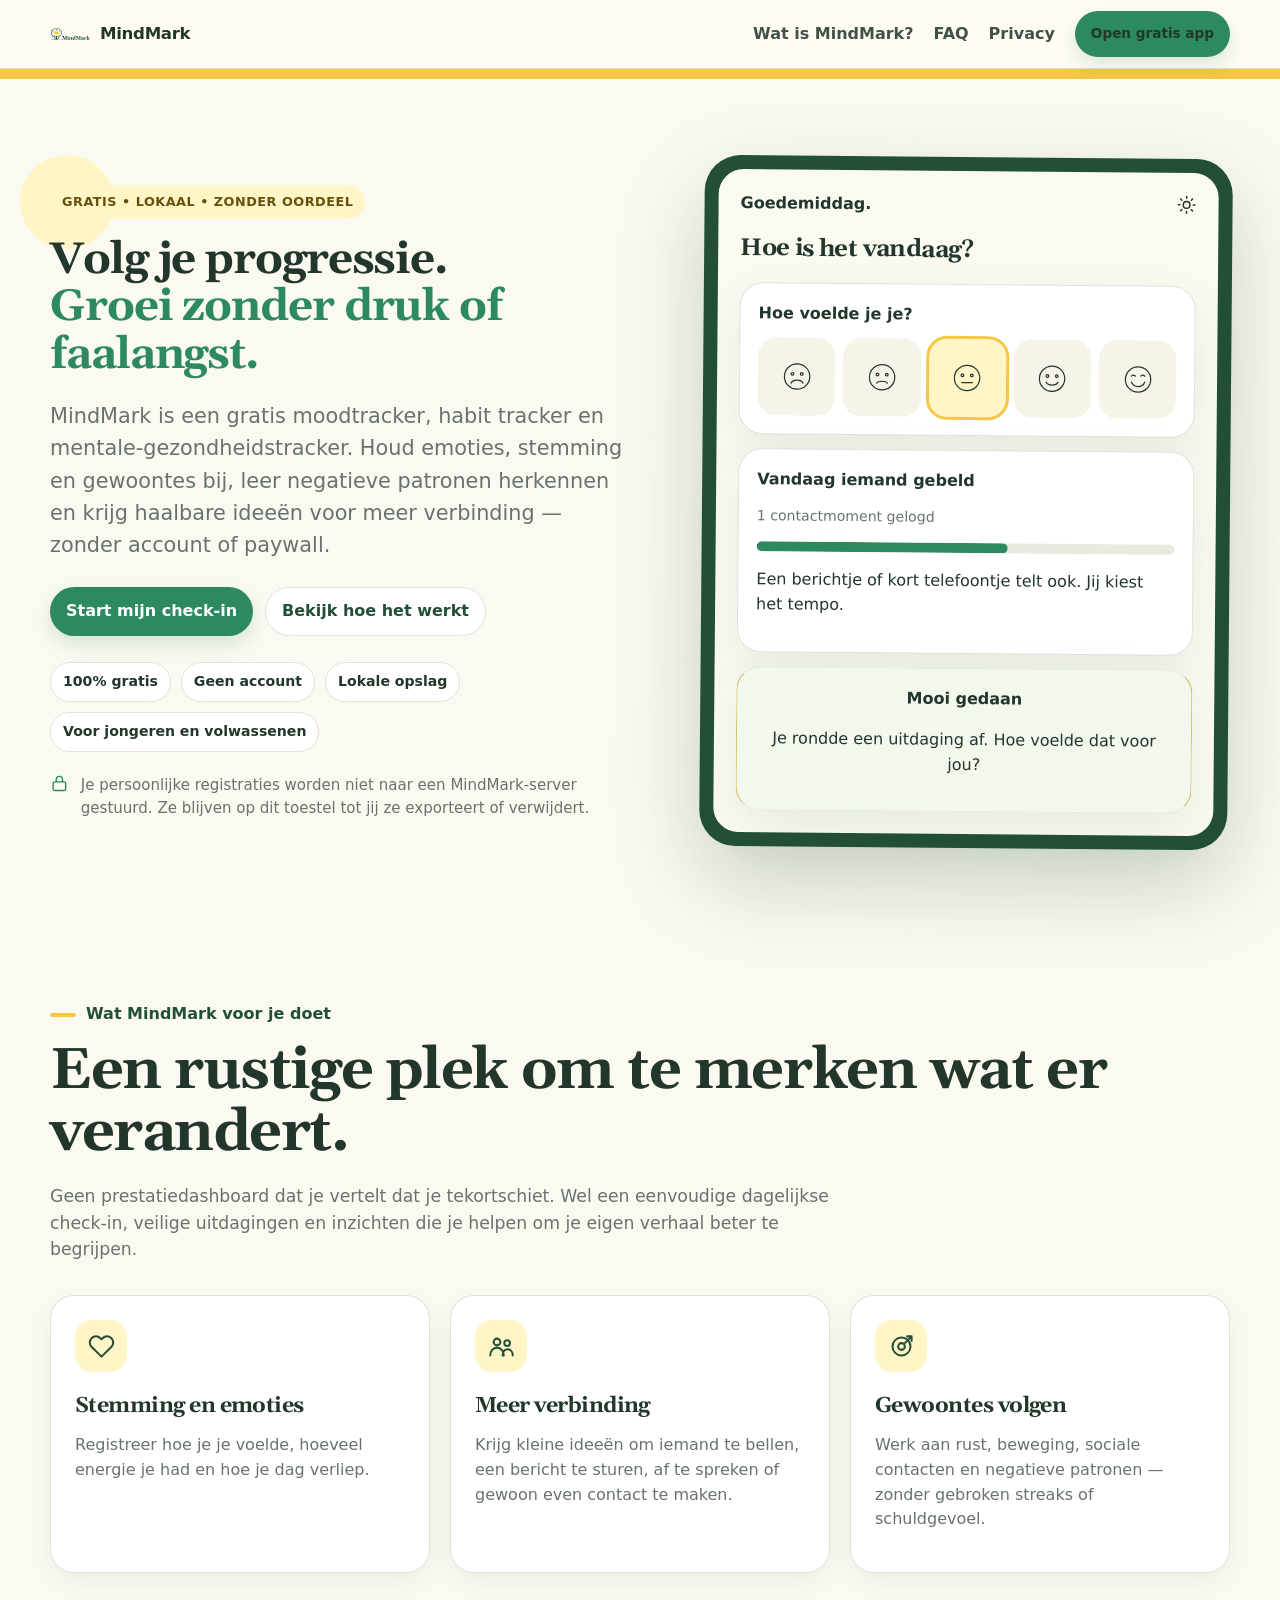
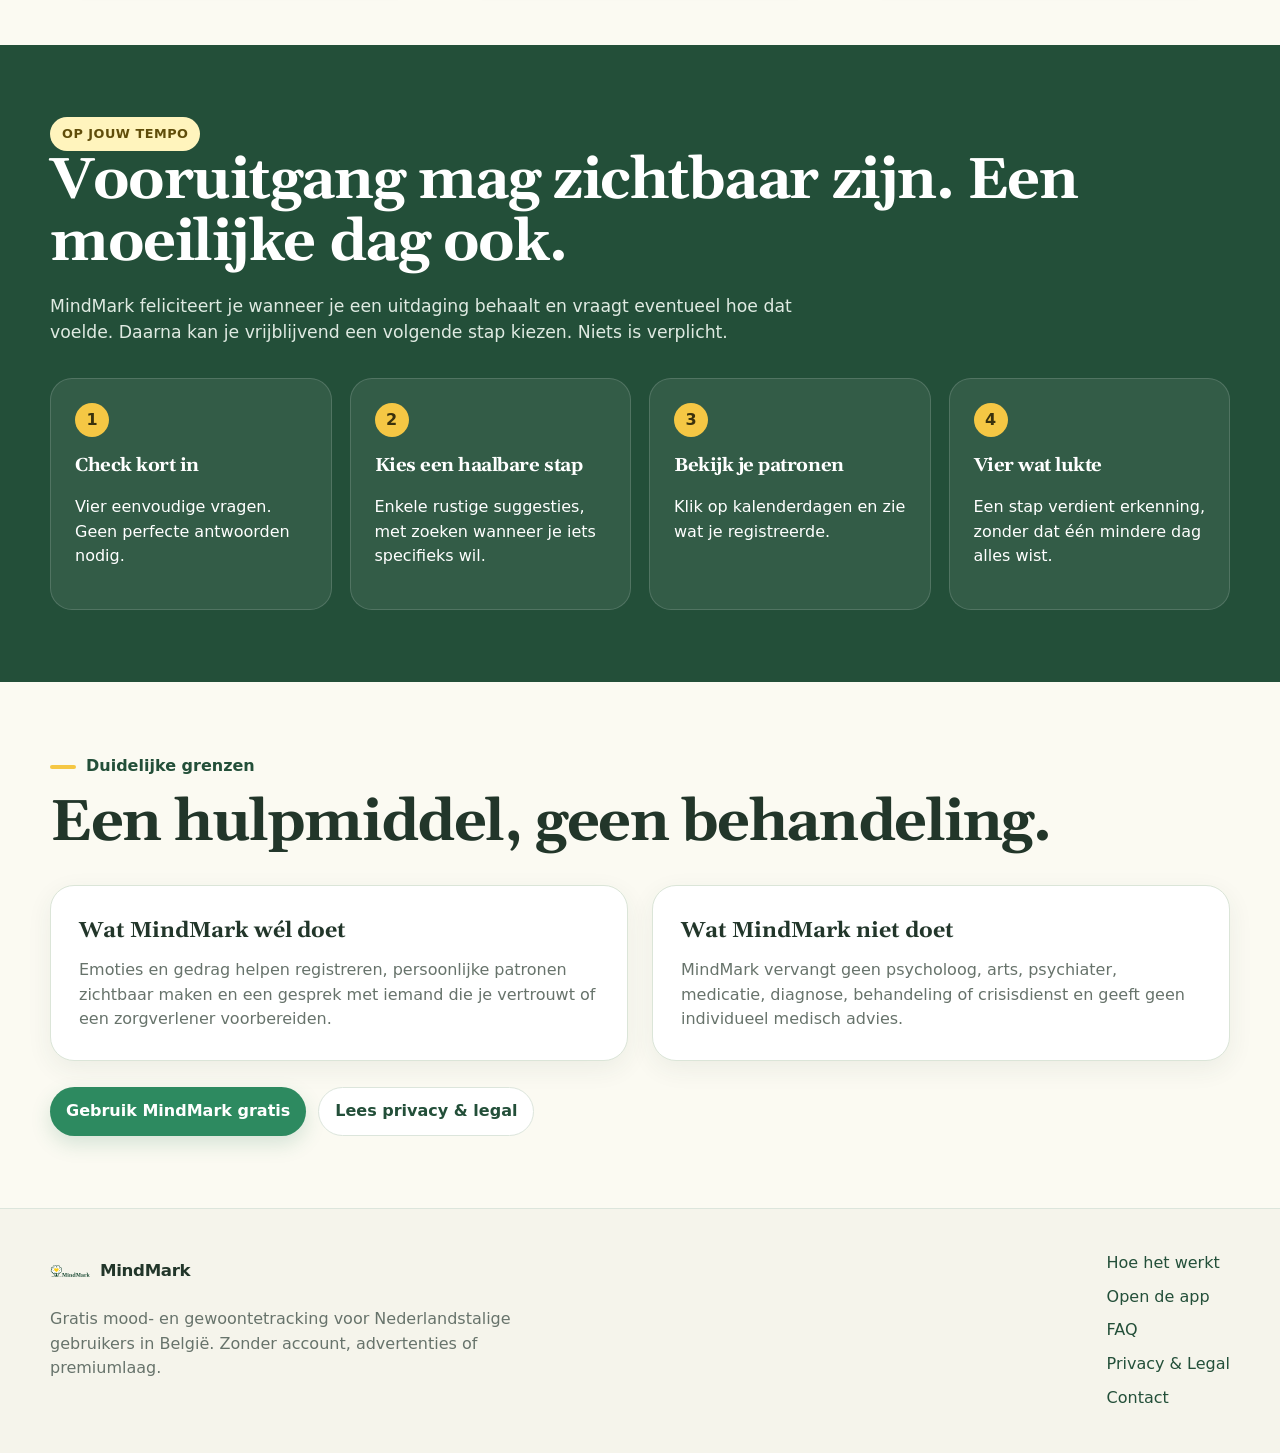
==== commit 1db054cf: "stijl" ====
--- a/index.html
+++ b/index.html
@@ -1,7 +1,7 @@
-<!doctype html><html lang="nl"><head><meta charset="utf-8"><meta name="viewport" content="width=device-width,initial-scale=1"><meta name="theme-color" content="#F5C744"><title>MindMark — gratis moodtracker en habit tracker zonder account</title><meta name="description" content="Gratis moodtracker, habit tracker en mentale-gezondheidstracker voor België. Houd emoties, stemming en gewoontes bij zonder account, paywall of online opslag."><meta name="robots" content="index,follow"><link rel="canonical" href="./"><link rel="manifest" href="manifest.webmanifest"><link rel="icon" href="assets/logo.svg"><link rel="stylesheet" href="assets/styles.css"><script type="application/ld+json">{"@context":"https://schema.org","@type":"WebApplication","name":"MindMark","applicationCategory":"HealthApplication","operatingSystem":"Any","offers":{"@type":"Offer","price":"0","priceCurrency":"EUR"},"description":"Gratis lokale mood- en gewoontetracker zonder account."}</script></head><body>
+<!doctype html><html lang="nl"><head><meta charset="utf-8"><meta name="viewport" content="width=device-width,initial-scale=1"><meta name="theme-color" content="#F5C744"><title>MindMark — volg je progressie zonder druk of faalangst</title><meta name="description" content="Gratis moodtracker en habit tracker voor België. Volg emoties, stemming, gewoontes en persoonlijke progressie zonder druk, faalangst, account of paywall."><meta name="robots" content="index,follow"><link rel="canonical" href="./"><link rel="manifest" href="manifest.webmanifest"><link rel="icon" href="assets/logo.svg"><link rel="stylesheet" href="assets/styles.css"><script type="application/ld+json">{"@context":"https://schema.org","@type":"WebApplication","name":"MindMark","applicationCategory":"HealthApplication","operatingSystem":"Any","offers":{"@type":"Offer","price":"0","priceCurrency":"EUR"},"description":"Gratis lokale mood- en gewoontetracker zonder account."}</script></head><body>
 <header class="site-header"><div class="wrap nav"><a class="brand" href="./"><img src="assets/logo.svg" alt=""><span>MindMark</span></a><nav class="navlinks" aria-label="Hoofdnavigatie"><a href="#wat">Wat is MindMark?</a><a href="faq/">FAQ</a><a href="privacy-legal/">Privacy</a><a class="button" href="app/">Open gratis app</a></nav></div></header>
 <main>
-<section class="hero"><div class="wrap hero-grid"><div class="hero-copy-card"><span class="eyebrow">Gratis • lokaal • zonder oordeel</span><h1>Volg hoe je je voelt.<br><span>Groei zonder schuldgevoel.</span></h1><p class="lead">MindMark is een gratis moodtracker, habit tracker en mentale-gezondheidstracker. Houd emoties, stemming en gewoontes bij, leer negatieve patronen herkennen en krijg haalbare ideeën voor meer verbinding — zonder account of paywall.</p><div class="actions"><a class="button" href="app/">Start mijn check-in</a><a class="button secondary" href="#wat">Bekijk hoe het werkt</a></div><div class="trust-row"><span class="trust-pill">100% gratis</span><span class="trust-pill">Geen account</span><span class="trust-pill">Lokale opslag</span><span class="trust-pill">Voor jongeren en volwassenen</span></div><div class="hero-note"><svg><use href="assets/icons.svg#i-lock"/></svg><span>Je persoonlijke registraties worden niet naar een MindMark-server gestuurd. Ze blijven op dit toestel tot jij ze exporteert of verwijdert.</span></div></div>
+<section class="hero"><div class="wrap hero-grid"><div class="hero-copy-card"><span class="eyebrow">Gratis • lokaal • zonder oordeel</span><h1>Volg je progressie.<br><span>Groei zonder druk of faalangst.</span></h1><p class="lead">MindMark is een gratis moodtracker, habit tracker en mentale-gezondheidstracker. Houd emoties, stemming en gewoontes bij, leer negatieve patronen herkennen en krijg haalbare ideeën voor meer verbinding — zonder account of paywall.</p><div class="actions"><a class="button" href="app/">Start mijn check-in</a><a class="button secondary" href="#wat">Bekijk hoe het werkt</a></div><div class="trust-row"><span class="trust-pill">100% gratis</span><span class="trust-pill">Geen account</span><span class="trust-pill">Lokale opslag</span><span class="trust-pill">Voor jongeren en volwassenen</span></div><div class="hero-note"><svg><use href="assets/icons.svg#i-lock"/></svg><span>Je persoonlijke registraties worden niet naar een MindMark-server gestuurd. Ze blijven op dit toestel tot jij ze exporteert of verwijdert.</span></div></div>
 <div class="phone-preview" aria-label="Voorbeeld van de MindMark-app"><div class="phone-screen"><div class="mini-head"><strong>Goedemiddag.</strong><svg><use href="assets/icons.svg#i-sun"/></svg></div><h2>Hoe is het vandaag?</h2><div class="mini-card"><strong>Hoe voelde je je?</strong><div class="mood-row"><div class="mood"><svg><use href="assets/icons.svg#i-mood1"/></svg></div><div class="mood"><svg><use href="assets/icons.svg#i-mood2"/></svg></div><div class="mood active"><svg><use href="assets/icons.svg#i-mood3"/></svg></div><div class="mood"><svg><use href="assets/icons.svg#i-mood4"/></svg></div><div class="mood"><svg><use href="assets/icons.svg#i-mood5"/></svg></div></div></div><div class="mini-card"><strong>Vandaag iemand gebeld</strong><p class="small">1 contactmoment gelogd</p><div class="mini-progress"><span></span></div><p>Een berichtje of kort telefoontje telt ook. Jij kiest het tempo.</p></div><div class="mini-card celebrate"><strong>Mooi gedaan</strong><p>Je rondde een uitdaging af. Hoe voelde dat voor jou?</p></div></div></div></div></section>
 <section class="section alt" id="wat"><div class="wrap"><div class="section-kicker">Wat MindMark voor je doet</div><h2>Een rustige plek om te merken wat er verandert.</h2><p class="section-intro">Geen prestatiedashboard dat je vertelt dat je tekortschiet. Wel een eenvoudige dagelijkse check-in, veilige uitdagingen en inzichten die je helpen om je eigen verhaal beter te begrijpen.</p><div class="grid-3"><article class="card feature"><div class="icon"><svg><use href="assets/icons.svg#i-heart"/></svg></div><h3>Stemming en emoties</h3><p>Registreer hoe je je voelde, hoeveel energie je had en hoe je dag verliep.</p></article><article class="card feature"><div class="icon"><svg><use href="assets/icons.svg#i-connection"/></svg></div><h3>Meer verbinding</h3><p>Krijg kleine ideeën om iemand te bellen, een bericht te sturen, af te spreken of gewoon even contact te maken.</p></article><article class="card feature"><div class="icon"><svg><use href="assets/icons.svg#i-target"/></svg></div><h3>Gewoontes volgen</h3><p>Werk aan rust, beweging, sociale contacten en negatieve patronen — zonder gebroken streaks of schuldgevoel.</p></article></div></div></section>
 <section class="section band"><div class="wrap"><span class="eyebrow">Op jouw tempo</span><h2>Vooruitgang mag zichtbaar zijn. Een moeilijke dag ook.</h2><p class="section-intro">MindMark feliciteert je wanneer je een uitdaging behaalt en vraagt eventueel hoe dat voelde. Daarna kan je vrijblijvend een volgende stap kiezen. Niets is verplicht.</p><div class="steps"><div class="step"><b>1</b><h3>Check kort in</h3><p>Vier eenvoudige vragen. Geen perfecte antwoorden nodig.</p></div><div class="step"><b>2</b><h3>Kies een haalbare stap</h3><p>Enkele rustige suggesties, met zoeken wanneer je iets specifieks wil.</p></div><div class="step"><b>3</b><h3>Bekijk je patronen</h3><p>Klik op kalenderdagen en zie wat je registreerde.</p></div><div class="step"><b>4</b><h3>Vier wat lukte</h3><p>Een stap verdient erkenning, zonder dat één mindere dag alles wist.</p></div></div></div></section>
--- a/assets/styles.css
+++ b/assets/styles.css
@@ -1,10 +1,11 @@
-:root{--paper:#fffdf5;--surface:#fff;--ink:#253229;--muted:#68736b;--line:#dfe6dc;--yellow:#f4c542;--yellow-soft:#fff3bd;--green:#2f7d59;--green-dark:#215c41;--green-soft:#e6f4eb;--sage:#6f8f72;--shadow:0 18px 48px rgba(43,66,48,.10);--radius:24px;--serif:Georgia,'Times New Roman',serif;--sans:'Avenir Next','Segoe UI',system-ui,sans-serif}*{box-sizing:border-box}html{scroll-behavior:smooth}body{margin:0;background:var(--paper);color:var(--ink);font-family:var(--sans);line-height:1.55}button,input,textarea,select{font:inherit}a{color:var(--green-dark)}svg{width:1.25em;height:1.25em;fill:none;stroke:currentColor;stroke-width:1.8;stroke-linecap:round;stroke-linejoin:round}.wrap{width:min(1180px,calc(100% - 36px));margin:auto}.site-header{position:sticky;top:0;z-index:30;background:rgba(255,253,245,.92);backdrop-filter:blur(16px);border-bottom:1px solid var(--line)}.nav{height:74px;display:flex;align-items:center;justify-content:space-between}.brand{display:flex;align-items:center;gap:10px;text-decoration:none;color:var(--ink);font-weight:900}.brand img{width:42px;height:42px}.navlinks{display:flex;align-items:center;gap:20px}.navlinks a{text-decoration:none;color:var(--ink)}h1,h2,h3{font-family:var(--serif);line-height:1.08;letter-spacing:-.025em}.button,.btn{display:inline-flex;align-items:center;justify-content:center;gap:8px;border:0;border-radius:999px;background:var(--green);color:#fff;text-decoration:none;padding:12px 18px;font-weight:850;cursor:pointer;box-shadow:0 8px 20px rgba(47,125,89,.18);transition:.18s}.button:hover,.btn:hover{background:var(--green-dark);transform:translateY(-1px)}.btn.secondary,.button.secondary{background:#fff;color:var(--ink);border:1px solid var(--line);box-shadow:none}.btn.success{background:var(--green)}.btn.wide{width:100%}.hero{padding:86px 0 64px}.hero-grid{display:grid;grid-template-columns:1.05fr .95fr;gap:54px;align-items:center}.eyebrow{display:inline-flex;border-radius:999px;background:var(--yellow-soft);color:#66510a;padding:7px 12px;font-weight:900;font-size:.8rem;letter-spacing:.04em;text-transform:uppercase}.hero h1{font-size:clamp(3rem,7vw,6rem);margin:18px 0 20px}.hero h1 span{color:var(--green)}.lead{font-size:clamp(1.08rem,2vw,1.3rem);color:var(--muted);max-width:720px}.actions{display:flex;flex-wrap:wrap;gap:12px;margin-top:26px}.trust-row{display:flex;flex-wrap:wrap;gap:10px;margin-top:26px}.trust-pill{padding:8px 12px;border-radius:999px;background:#fff;border:1px solid var(--line);font-size:.88rem;font-weight:750}.phone-preview{padding:18px;border-radius:42px;background:#33483b;box-shadow:0 30px 80px rgba(34,70,48,.22);transform:rotate(1deg)}.phone-screen{background:var(--paper);border-radius:28px;padding:22px;min-height:570px}.mini-head{display:flex;justify-content:space-between}.mini-card,.card{background:var(--surface);border:1px solid var(--line);border-radius:var(--radius);box-shadow:var(--shadow)}.mini-card{padding:18px;margin-top:14px}.mood-row{display:grid;grid-template-columns:repeat(5,1fr);gap:8px;margin-top:12px}.mood{aspect-ratio:1;border-radius:18px;display:grid;place-items:center;background:#f6f3e9}.mood svg{width:32px;height:32px}.mood.active{background:var(--yellow-soft);outline:3px solid var(--yellow)}.mini-progress{height:10px;border-radius:999px;background:#e8eadf;overflow:hidden}.mini-progress span{display:block;height:100%;width:60%;background:#f3f8ef;border-radius:inherit}.section{padding:72px 0}.section h2{font-size:clamp(2.1rem,4.5vw,4rem);margin:0 0 16px}.section-intro{max-width:780px;color:var(--muted);font-size:1.08rem}.grid-3{display:grid;grid-template-columns:repeat(3,1fr);gap:20px;margin-top:32px}.feature{padding:28px}.feature .icon{width:52px;height:52px;border-radius:17px;background:var(--yellow-soft);display:grid;place-items:center;color:var(--green-dark)}.feature .icon svg{width:27px;height:27px}.band{background:#294333;color:#fff}.band .section-intro{color:#dfeae2}.steps{display:grid;grid-template-columns:repeat(4,1fr);gap:18px;margin-top:32px}.step{padding:24px;border:1px solid rgba(255,255,255,.14);border-radius:22px;background:rgba(255,255,255,.06)}.step b{display:grid;place-items:center;width:34px;height:34px;border-radius:50%;background:var(--yellow);color:#3a310d;margin-bottom:18px}.footer{padding:42px 0;border-top:1px solid var(--line);color:var(--muted)}.footer-grid{display:flex;justify-content:space-between;gap:24px;flex-wrap:wrap}.legal{padding:60px 0}.legal article{max-width:880px}.legal h1{font-size:clamp(2.5rem,6vw,5rem)}.legal h2{margin-top:38px;font-size:1.7rem}.notice{padding:18px 20px;border-radius:18px;background:#fff6ce;border:1px solid #ead681}.app-shell{min-height:100vh;display:grid;grid-template-columns:270px 1fr}.sidebar{position:sticky;top:0;height:100vh;padding:24px;background:#294333;color:#fff;display:flex;flex-direction:column}.sidebar .brand{color:#fff}.side-nav{display:grid;gap:8px;margin-top:34px}.side-nav button{display:flex;align-items:center;gap:12px;border:0;background:transparent;color:#dce8df;padding:12px 14px;border-radius:14px;text-align:left;font-weight:800;cursor:pointer}.side-nav button.active,.side-nav button:hover{background:rgba(255,255,255,.12);color:#fff}.privacy-chip{margin-top:auto;padding:14px;border-radius:16px;background:rgba(255,255,255,.08);font-size:.82rem;color:#e0ece3;display:flex;gap:10px}.privacy-chip svg{flex:0 0 auto}.app-main{padding:28px 34px 96px;min-width:0}.app-top{display:flex;align-items:center;justify-content:space-between;gap:20px;margin-bottom:28px}.app-top h1{font-size:clamp(2rem,4vw,3.3rem);margin:0}.today{color:var(--muted);margin:0}.view{display:none}.view.active{display:block}.dashboard-grid{display:grid;grid-template-columns:1.2fr .8fr;gap:20px;margin-bottom:20px}.card{padding:24px}.check-card{background:#f3f8ef}.section-heading,.page-head{display:flex;align-items:center;justify-content:space-between;gap:18px;margin-bottom:20px}.time-pill{padding:7px 11px;background:var(--green-soft);border-radius:999px;color:var(--green-dark);font-size:.82rem;font-weight:800}.question{display:block;padding:18px 0;border-bottom:1px solid var(--line)}.question>strong,.question>label{display:block;font-weight:850;margin-bottom:10px}.score-buttons{display:grid;grid-template-columns:repeat(5,1fr);gap:9px}.score-btn{border:1px solid var(--line);background:#fff;border-radius:18px;padding:10px 5px;cursor:pointer;color:var(--muted)}.score-btn svg{width:36px;height:36px;margin:auto;display:block}.score-btn span{display:block;font-size:.68rem;margin-top:5px}.score-btn.selected{border-color:#d0a81d;background:var(--yellow-soft);color:var(--ink);box-shadow:0 0 0 3px rgba(244,197,66,.22)}.field{width:100%;border:1px solid var(--line);border-radius:16px;background:#fff;padding:13px 14px;color:var(--ink)}textarea.field{min-height:105px;resize:vertical}.form-feedback{min-height:1.4em;text-align:center;font-weight:750}.form-feedback.error{color:var(--green-dark)}.stack{display:grid;gap:14px}.daily-card{background:#f3f8ef}.small{font-size:.88rem;color:var(--muted)}.success-banner{display:flex;align-items:center;gap:14px;background:var(--green-soft);border:1px solid #a8d5b8;border-radius:18px;padding:16px;margin-bottom:14px}.success-banner>svg{width:30px;height:30px;color:var(--green)}.success-banner div{flex:1}.success-banner span{display:block;font-size:.86rem;color:var(--muted)}.mindful-card{display:flex;align-items:center;gap:14px}.mindful-card>div{flex:1}.large-icon{width:40px;height:40px;color:var(--green)}.challenge-card{display:flex;gap:14px;align-items:center;padding:16px;border-radius:18px;background:#fff;border:1px solid var(--line);margin-top:12px}.challenge-card .grow{flex:1}.challenge-card.done>svg{color:#bc8f00}.progress{height:9px;background:#e8eadf;border-radius:999px;overflow:hidden;margin-top:8px}.progress span{display:block;height:100%;border-radius:inherit;background:#f3f8ef}.empty{text-align:center;padding:40px 20px;color:var(--muted)}.empty.compact{padding:18px}.goal-warning{margin-bottom:14px}.calendar-grid{display:grid;grid-template-columns:repeat(7,1fr);gap:8px}.cal-label{text-align:center;font-size:.78rem;color:var(--muted)}.day{aspect-ratio:1;border-radius:15px;background:#fff;display:grid;place-items:center;border:1px solid var(--line);font-size:.85rem;cursor:pointer;position:relative;color:var(--ink)}.day:hover{transform:translateY(-1px);border-color:var(--green)}.day i{position:absolute;bottom:7px;width:5px;height:5px;border-radius:50%;background:var(--green)}.day.has-1{background:#f7eaa7}.day.has-2{background:#fff0c8}.day.has-3{background:#f2f0e7}.day.has-4{background:#e4f3e8}.day.has-5{background:#cfead8}.bars{display:flex;align-items:end;gap:10px;height:205px;padding-top:20px}.bar-wrap{flex:1;height:100%;display:flex;flex-direction:column;justify-content:end;align-items:center;gap:5px}.bar{width:70%;min-height:8px;border-radius:8px 8px 3px 3px;background:#f3f8ef}.bar-wrap span{font-size:.65rem;color:var(--muted);text-align:center}.bar-wrap b{font-size:.75rem}.report-summary{padding:18px;border-radius:18px;background:var(--green-soft)}.modal-backdrop{position:fixed;inset:0;background:rgba(23,42,30,.62);z-index:100;display:none;place-items:center;padding:18px}.modal-backdrop.open{display:grid}.modal{position:relative;width:min(680px,100%);max-height:91vh;overflow:auto;background:var(--surface);border-radius:28px;padding:28px;box-shadow:0 30px 90px rgba(0,0,0,.3)}.modal h2{font-size:2rem}.modal-close{position:absolute;right:18px;top:14px;border:0;background:transparent;font-size:2rem;cursor:pointer;color:var(--muted)}.search-wrap{position:relative;margin:18px 0}.search-wrap svg{position:absolute;left:14px;top:50%;transform:translateY(-50%);color:var(--muted)}.search-wrap input{padding-left:42px}.suggestion-grid{display:grid;grid-template-columns:repeat(2,1fr);gap:10px;margin-bottom:20px}.topic-option{width:100%;display:flex;align-items:center;justify-content:space-between;gap:10px;text-align:left;border:1px solid var(--line);background:#fff;border-radius:16px;padding:13px;cursor:pointer}.topic-option:hover{background:var(--yellow-soft);border-color:#d8bd55}.topic-option small{color:var(--muted)}.tracker-group{border:1px solid var(--line);border-radius:18px;margin:10px 0;overflow:hidden}.tracker-group summary{display:flex;align-items:center;gap:10px;padding:15px;cursor:pointer;font-weight:850;list-style:none}.tracker-group summary span{flex:1}.tracker-group summary .chevron{transition:.2s}.tracker-group[open] summary .chevron{transform:rotate(180deg)}.tracker-group>div{padding:0 10px 10px}.challenge-config{margin-top:18px;padding-top:18px;border-top:1px solid var(--line)}.selected-topic{display:flex;gap:12px;align-items:center;padding:15px;background:var(--green-soft);border-radius:16px;margin-bottom:14px}.selected-topic span{display:block;color:var(--muted);font-size:.84rem}.celebrate{text-align:center;background:#f3f8ef}.celebrate-icon{width:58px;height:58px;color:#b98d00}.celebrate fieldset{border:0;padding:0;text-align:left}.choice{display:block;padding:11px;border-radius:12px}.day-detail{padding:14px 0;border-bottom:1px solid var(--line)}.day-detail>div{display:flex;justify-content:space-between;padding:7px 0}.note-box{padding:14px;border-radius:14px;background:#f7f6ef}.logged-item{display:flex!important;justify-content:flex-start!important;gap:9px}.crisis{border-top:8px solid var(--green-dark)}.age-picker{display:grid;gap:14px}.age-picker output{font-family:var(--serif);font-size:3rem;text-align:center}.tutorial-footer{display:flex;justify-content:space-between;align-items:center;margin-top:24px}.tutorial-dot{display:inline-block;width:10px;height:10px;border-radius:50%;background:#d8ddd6;margin-right:7px}.tutorial-dot.active{background:var(--green)}.breathing{text-align:center}.breathing-orb{width:140px;height:140px;border-radius:50%;margin:30px auto;background:#f4c542;box-shadow:0 0 0 18px rgba(244,197,66,.15);transition:4s ease}.breathing-orb.inhale{transform:scale(1.3)}.breathing-orb.hold{transform:scale(1.3)}.breathing-orb.exhale{transform:scale(.86)}.breathing-orb.rest{transform:scale(.86)}.toast{position:fixed;right:22px;bottom:22px;background:#294333;color:#fff;padding:14px 18px;border-radius:16px;box-shadow:var(--shadow);opacity:0;transform:translateY(10px);pointer-events:none;transition:.2s;z-index:220}.toast.show{opacity:1;transform:none}.page-confetti{position:fixed;inset:0;pointer-events:none;z-index:210;overflow:hidden}.page-confetti i{position:absolute;left:var(--x);top:-20px;width:10px;height:18px;background:var(--yellow);animation:fall 1.5s var(--d) ease-in forwards;transform:rotate(var(--r))}.page-confetti i:nth-child(3n){background:var(--green)}.page-confetti i:nth-child(3n+1){border-radius:50%}@keyframes fall{to{transform:translateY(105vh) rotate(540deg);opacity:.2}}.mobile-bar{display:none}.beta-badge{padding:4px 8px;border-radius:999px;background:var(--yellow);color:#3a310d;font-size:.68rem}
+@import url('https://fonts.googleapis.com/css2?family=Gelasio:ital,wght@0,400;0,500;0,600;0,700;1,400;1,600&display=swap');
+:root{--paper:#fffdf5;--surface:#fff;--ink:#253229;--muted:#68736b;--line:#dfe6dc;--yellow:#f4c542;--yellow-soft:#fff3bd;--green:#2f7d59;--green-dark:#215c41;--green-soft:#e6f4eb;--sage:#6f8f72;--shadow:0 18px 48px rgba(43,66,48,.10);--radius:24px;--serif:'Gelasio','Times New Roman',serif;--sans:'Avenir Next','Segoe UI',system-ui,sans-serif}*{box-sizing:border-box}html{scroll-behavior:smooth}body{margin:0;background:var(--paper);color:var(--ink);font-family:var(--sans);line-height:1.55}button,input,textarea,select{font:inherit}a{color:var(--green-dark)}svg{width:1.25em;height:1.25em;fill:none;stroke:currentColor;stroke-width:1.8;stroke-linecap:round;stroke-linejoin:round}.wrap{width:min(1180px,calc(100% - 36px));margin:auto}.site-header{position:sticky;top:0;z-index:30;background:rgba(255,253,245,.92);backdrop-filter:blur(16px);border-bottom:1px solid var(--line)}.nav{height:74px;display:flex;align-items:center;justify-content:space-between}.brand{display:flex;align-items:center;gap:10px;text-decoration:none;color:var(--ink);font-weight:900}.brand img{width:42px;height:42px}.navlinks{display:flex;align-items:center;gap:20px}.navlinks a{text-decoration:none;color:var(--ink)}h1,h2,h3{font-family:var(--serif);line-height:1.08;letter-spacing:-.025em}.button,.btn{display:inline-flex;align-items:center;justify-content:center;gap:8px;border:0;border-radius:999px;background:var(--green);color:#fff;text-decoration:none;padding:12px 18px;font-weight:850;cursor:pointer;box-shadow:0 8px 20px rgba(47,125,89,.18);transition:.18s}.button:hover,.btn:hover{background:var(--green-dark);transform:translateY(-1px)}.btn.secondary,.button.secondary{background:#fff;color:var(--ink);border:1px solid var(--line);box-shadow:none}.btn.success{background:var(--green)}.btn.wide{width:100%}.hero{padding:86px 0 64px}.hero-grid{display:grid;grid-template-columns:1.05fr .95fr;gap:54px;align-items:center}.eyebrow{display:inline-flex;border-radius:999px;background:var(--yellow-soft);color:#66510a;padding:7px 12px;font-weight:900;font-size:.8rem;letter-spacing:.04em;text-transform:uppercase}.hero h1{font-size:clamp(3rem,7vw,6rem);margin:18px 0 20px}.hero h1 span{color:var(--green)}.lead{font-size:clamp(1.08rem,2vw,1.3rem);color:var(--muted);max-width:720px}.actions{display:flex;flex-wrap:wrap;gap:12px;margin-top:26px}.trust-row{display:flex;flex-wrap:wrap;gap:10px;margin-top:26px}.trust-pill{padding:8px 12px;border-radius:999px;background:#fff;border:1px solid var(--line);font-size:.88rem;font-weight:750}.phone-preview{padding:18px;border-radius:42px;background:#33483b;box-shadow:0 30px 80px rgba(34,70,48,.22);transform:rotate(1deg)}.phone-screen{background:var(--paper);border-radius:28px;padding:22px;min-height:570px}.mini-head{display:flex;justify-content:space-between}.mini-card,.card{background:var(--surface);border:1px solid var(--line);border-radius:var(--radius);box-shadow:var(--shadow)}.mini-card{padding:18px;margin-top:14px}.mood-row{display:grid;grid-template-columns:repeat(5,1fr);gap:8px;margin-top:12px}.mood{aspect-ratio:1;border-radius:18px;display:grid;place-items:center;background:#f6f3e9}.mood svg{width:32px;height:32px}.mood.active{background:var(--yellow-soft);outline:3px solid var(--yellow)}.mini-progress{height:10px;border-radius:999px;background:#e8eadf;overflow:hidden}.mini-progress span{display:block;height:100%;width:60%;background:#f3f8ef;border-radius:inherit}.section{padding:72px 0}.section h2{font-size:clamp(2.1rem,4.5vw,4rem);margin:0 0 16px}.section-intro{max-width:780px;color:var(--muted);font-size:1.08rem}.grid-3{display:grid;grid-template-columns:repeat(3,1fr);gap:20px;margin-top:32px}.feature{padding:28px}.feature .icon{width:52px;height:52px;border-radius:17px;background:var(--yellow-soft);display:grid;place-items:center;color:var(--green-dark)}.feature .icon svg{width:27px;height:27px}.band{background:#294333;color:#fff}.band .section-intro{color:#dfeae2}.steps{display:grid;grid-template-columns:repeat(4,1fr);gap:18px;margin-top:32px}.step{padding:24px;border:1px solid rgba(255,255,255,.14);border-radius:22px;background:rgba(255,255,255,.06)}.step b{display:grid;place-items:center;width:34px;height:34px;border-radius:50%;background:var(--yellow);color:#3a310d;margin-bottom:18px}.footer{padding:42px 0;border-top:1px solid var(--line);color:var(--muted)}.footer-grid{display:flex;justify-content:space-between;gap:24px;flex-wrap:wrap}.legal{padding:60px 0}.legal article{max-width:880px}.legal h1{font-size:clamp(2.5rem,6vw,5rem)}.legal h2{margin-top:38px;font-size:1.7rem}.notice{padding:18px 20px;border-radius:18px;background:#fff6ce;border:1px solid #ead681}.app-shell{min-height:100vh;display:grid;grid-template-columns:270px 1fr}.sidebar{position:sticky;top:0;height:100vh;padding:24px;background:#294333;color:#fff;display:flex;flex-direction:column}.sidebar .brand{color:#fff}.side-nav{display:grid;gap:8px;margin-top:34px}.side-nav button{display:flex;align-items:center;gap:12px;border:0;background:transparent;color:#dce8df;padding:12px 14px;border-radius:14px;text-align:left;font-weight:800;cursor:pointer}.side-nav button.active,.side-nav button:hover{background:rgba(255,255,255,.12);color:#fff}.privacy-chip{margin-top:auto;padding:14px;border-radius:16px;background:rgba(255,255,255,.08);font-size:.82rem;color:#e0ece3;display:flex;gap:10px}.privacy-chip svg{flex:0 0 auto}.app-main{padding:28px 34px 96px;min-width:0}.app-top{display:flex;align-items:center;justify-content:space-between;gap:20px;margin-bottom:28px}.app-top h1{font-size:clamp(2rem,4vw,3.3rem);margin:0}.today{color:var(--muted);margin:0}.view{display:none}.view.active{display:block}.dashboard-grid{display:grid;grid-template-columns:1.2fr .8fr;gap:20px;margin-bottom:20px}.card{padding:24px}.check-card{background:#f3f8ef}.section-heading,.page-head{display:flex;align-items:center;justify-content:space-between;gap:18px;margin-bottom:20px}.time-pill{padding:7px 11px;background:var(--green-soft);border-radius:999px;color:var(--green-dark);font-size:.82rem;font-weight:800}.question{display:block;padding:18px 0;border-bottom:1px solid var(--line)}.question>strong,.question>label{display:block;font-weight:850;margin-bottom:10px}.score-buttons{display:grid;grid-template-columns:repeat(5,1fr);gap:9px}.score-btn{border:1px solid var(--line);background:#fff;border-radius:18px;padding:10px 5px;cursor:pointer;color:var(--muted)}.score-btn svg{width:36px;height:36px;margin:auto;display:block}.score-btn span{display:block;font-size:.68rem;margin-top:5px}.score-btn.selected{border-color:#d0a81d;background:var(--yellow-soft);color:var(--ink);box-shadow:0 0 0 3px rgba(244,197,66,.22)}.field{width:100%;border:1px solid var(--line);border-radius:16px;background:#fff;padding:13px 14px;color:var(--ink)}textarea.field{min-height:105px;resize:vertical}.form-feedback{min-height:1.4em;text-align:center;font-weight:750}.form-feedback.error{color:var(--green-dark)}.stack{display:grid;gap:14px}.daily-card{background:#f3f8ef}.small{font-size:.88rem;color:var(--muted)}.success-banner{display:flex;align-items:center;gap:14px;background:var(--green-soft);border:1px solid #a8d5b8;border-radius:18px;padding:16px;margin-bottom:14px}.success-banner>svg{width:30px;height:30px;color:var(--green)}.success-banner div{flex:1}.success-banner span{display:block;font-size:.86rem;color:var(--muted)}.mindful-card{display:flex;align-items:center;gap:14px}.mindful-card>div{flex:1}.large-icon{width:40px;height:40px;color:var(--green)}.challenge-card{display:flex;gap:14px;align-items:center;padding:16px;border-radius:18px;background:#fff;border:1px solid var(--line);margin-top:12px}.challenge-card .grow{flex:1}.challenge-card.done>svg{color:#bc8f00}.progress{height:9px;background:#e8eadf;border-radius:999px;overflow:hidden;margin-top:8px}.progress span{display:block;height:100%;border-radius:inherit;background:#f3f8ef}.empty{text-align:center;padding:40px 20px;color:var(--muted)}.empty.compact{padding:18px}.goal-warning{margin-bottom:14px}.calendar-grid{display:grid;grid-template-columns:repeat(7,1fr);gap:8px}.cal-label{text-align:center;font-size:.78rem;color:var(--muted)}.day{aspect-ratio:1;border-radius:15px;background:#fff;display:grid;place-items:center;border:1px solid var(--line);font-size:.85rem;cursor:pointer;position:relative;color:var(--ink)}.day:hover{transform:translateY(-1px);border-color:var(--green)}.day i{position:absolute;bottom:7px;width:5px;height:5px;border-radius:50%;background:var(--green)}.day.has-1{background:#f7eaa7}.day.has-2{background:#fff0c8}.day.has-3{background:#f2f0e7}.day.has-4{background:#e4f3e8}.day.has-5{background:#cfead8}.bars{display:flex;align-items:end;gap:10px;height:205px;padding-top:20px}.bar-wrap{flex:1;height:100%;display:flex;flex-direction:column;justify-content:end;align-items:center;gap:5px}.bar{width:70%;min-height:8px;border-radius:8px 8px 3px 3px;background:#f3f8ef}.bar-wrap span{font-size:.65rem;color:var(--muted);text-align:center}.bar-wrap b{font-size:.75rem}.report-summary{padding:18px;border-radius:18px;background:var(--green-soft)}.modal-backdrop{position:fixed;inset:0;background:rgba(23,42,30,.62);z-index:100;display:none;place-items:center;padding:18px}.modal-backdrop.open{display:grid}.modal{position:relative;width:min(680px,100%);max-height:91vh;overflow:auto;background:var(--surface);border-radius:28px;padding:28px;box-shadow:0 30px 90px rgba(0,0,0,.3)}.modal h2{font-size:2rem}.modal-close{position:absolute;right:18px;top:14px;border:0;background:transparent;font-size:2rem;cursor:pointer;color:var(--muted)}.search-wrap{position:relative;margin:18px 0}.search-wrap svg{position:absolute;left:14px;top:50%;transform:translateY(-50%);color:var(--muted)}.search-wrap input{padding-left:42px}.suggestion-grid{display:grid;grid-template-columns:repeat(2,1fr);gap:10px;margin-bottom:20px}.topic-option{width:100%;display:flex;align-items:center;justify-content:space-between;gap:10px;text-align:left;border:1px solid var(--line);background:#fff;border-radius:16px;padding:13px;cursor:pointer}.topic-option:hover{background:var(--yellow-soft);border-color:#d8bd55}.topic-option small{color:var(--muted)}.tracker-group{border:1px solid var(--line);border-radius:18px;margin:10px 0;overflow:hidden}.tracker-group summary{display:flex;align-items:center;gap:10px;padding:15px;cursor:pointer;font-weight:850;list-style:none}.tracker-group summary span{flex:1}.tracker-group summary .chevron{transition:.2s}.tracker-group[open] summary .chevron{transform:rotate(180deg)}.tracker-group>div{padding:0 10px 10px}.challenge-config{margin-top:18px;padding-top:18px;border-top:1px solid var(--line)}.selected-topic{display:flex;gap:12px;align-items:center;padding:15px;background:var(--green-soft);border-radius:16px;margin-bottom:14px}.selected-topic span{display:block;color:var(--muted);font-size:.84rem}.celebrate{text-align:center;background:#f3f8ef}.celebrate-icon{width:58px;height:58px;color:#b98d00}.celebrate fieldset{border:0;padding:0;text-align:left}.choice{display:block;padding:11px;border-radius:12px}.day-detail{padding:14px 0;border-bottom:1px solid var(--line)}.day-detail>div{display:flex;justify-content:space-between;padding:7px 0}.note-box{padding:14px;border-radius:14px;background:#f7f6ef}.logged-item{display:flex!important;justify-content:flex-start!important;gap:9px}.crisis{border-top:8px solid var(--green-dark)}.age-picker{display:grid;gap:14px}.age-picker output{font-family:var(--serif);font-size:3rem;text-align:center}.tutorial-footer{display:flex;justify-content:space-between;align-items:center;margin-top:24px}.tutorial-dot{display:inline-block;width:10px;height:10px;border-radius:50%;background:#d8ddd6;margin-right:7px}.tutorial-dot.active{background:var(--green)}.breathing{text-align:center}.breathing-orb{width:140px;height:140px;border-radius:50%;margin:30px auto;background:#f4c542;box-shadow:0 0 0 18px rgba(244,197,66,.15);transition:4s ease}.breathing-orb.inhale{transform:scale(1.3)}.breathing-orb.hold{transform:scale(1.3)}.breathing-orb.exhale{transform:scale(.86)}.breathing-orb.rest{transform:scale(.86)}.toast{position:fixed;right:22px;bottom:22px;background:#294333;color:#fff;padding:14px 18px;border-radius:16px;box-shadow:var(--shadow);opacity:0;transform:translateY(10px);pointer-events:none;transition:.2s;z-index:220}.toast.show{opacity:1;transform:none}.page-confetti{position:fixed;inset:0;pointer-events:none;z-index:210;overflow:hidden}.page-confetti i{position:absolute;left:var(--x);top:-20px;width:10px;height:18px;background:var(--yellow);animation:fall 1.5s var(--d) ease-in forwards;transform:rotate(var(--r))}.page-confetti i:nth-child(3n){background:var(--green)}.page-confetti i:nth-child(3n+1){border-radius:50%}@keyframes fall{to{transform:translateY(105vh) rotate(540deg);opacity:.2}}.mobile-bar{display:none}.beta-badge{padding:4px 8px;border-radius:999px;background:var(--yellow);color:#3a310d;font-size:.68rem}
 @media(max-width:900px){.hero-grid,.dashboard-grid{grid-template-columns:1fr}.phone-preview{max-width:520px;margin:auto}.grid-3{grid-template-columns:1fr 1fr}.steps{grid-template-columns:1fr 1fr}.app-shell{display:block}.sidebar{display:none}.app-main{padding:20px 16px 96px}.mobile-bar{position:fixed;display:grid;grid-template-columns:repeat(5,1fr);bottom:0;left:0;right:0;z-index:40;background:rgba(255,253,245,.95);backdrop-filter:blur(18px);border-top:1px solid var(--line);padding:7px}.mobile-bar button{border:0;background:none;font-size:.68rem;color:var(--muted);padding:6px 2px}.mobile-bar svg{display:block;margin:auto;width:22px;height:22px}.mobile-bar button.active{color:var(--green);font-weight:850}.navlinks a:not(.button){display:none}}
 @media(max-width:620px){.hero{padding-top:48px}.hero h1{font-size:3.1rem}.grid-3,.steps,.suggestion-grid{grid-template-columns:1fr}.phone-screen{min-height:520px}.score-buttons{gap:5px}.score-btn{padding:9px 2px}.score-btn svg{width:29px;height:29px}.score-btn span{font-size:.58rem}.app-top,.page-head,.section-heading{align-items:flex-start}.card{padding:19px}.calendar-grid{gap:4px}.day{border-radius:10px}.success-banner{align-items:flex-start;flex-wrap:wrap}.success-banner .btn{width:100%}.challenge-card{align-items:flex-start;flex-wrap:wrap}.challenge-card .btn{width:100%}}
 @media print{.sidebar,.mobile-bar,.app-top,.no-print{display:none!important}.app-shell{display:block}.app-main{padding:0}.view{display:none!important}#reportView{display:block!important}.card{box-shadow:none;break-inside:avoid}body{background:#fff}}
 
 /* v0.000.003 — full-site visual system */
-:root{--paper:#fbfaf2;--surface:#ffffff;--ink:#22362a;--muted:#67736b;--line:#dce5dc;--yellow:#f5c744;--yellow-soft:#fff5c7;--green:#2d8a60;--green-dark:#234f39;--green-soft:#e9f6ed;--sage-strong:#6f8f72;--shadow:0 18px 50px rgba(39,75,52,.09);--shadow-soft:0 8px 26px rgba(39,75,52,.07);--radius:24px;--serif:Merriweather,Georgia,'Times New Roman',serif;--sans:'Noto Sans Display','Avenir Next','Segoe UI',system-ui,sans-serif}
+:root{--paper:#fbfaf2;--surface:#ffffff;--ink:#22362a;--muted:#67736b;--line:#dce5dc;--yellow:#f5c744;--yellow-soft:#fff5c7;--green:#2d8a60;--green-dark:#234f39;--green-soft:#e9f6ed;--sage-strong:#6f8f72;--shadow:0 18px 50px rgba(39,75,52,.09);--shadow-soft:0 8px 26px rgba(39,75,52,.07);--radius:24px;--serif:'Gelasio','Times New Roman',serif;--sans:'Noto Sans Display','Avenir Next','Segoe UI',system-ui,sans-serif}
 body{background:#f4c542;box-shadow:0 1px 0 rgba(35,79,57,.06)}
 .nav{height:78px}.brand{font-size:1.04rem;letter-spacing:-.02em}.brand img{width:46px;height:46px}.navlinks a:not(.button){font-weight:760;color:#405148}.navlinks a:not(.button):hover{color:var(--green-dark)}
 .button,.btn{min-height:46px;padding:12px 20px}
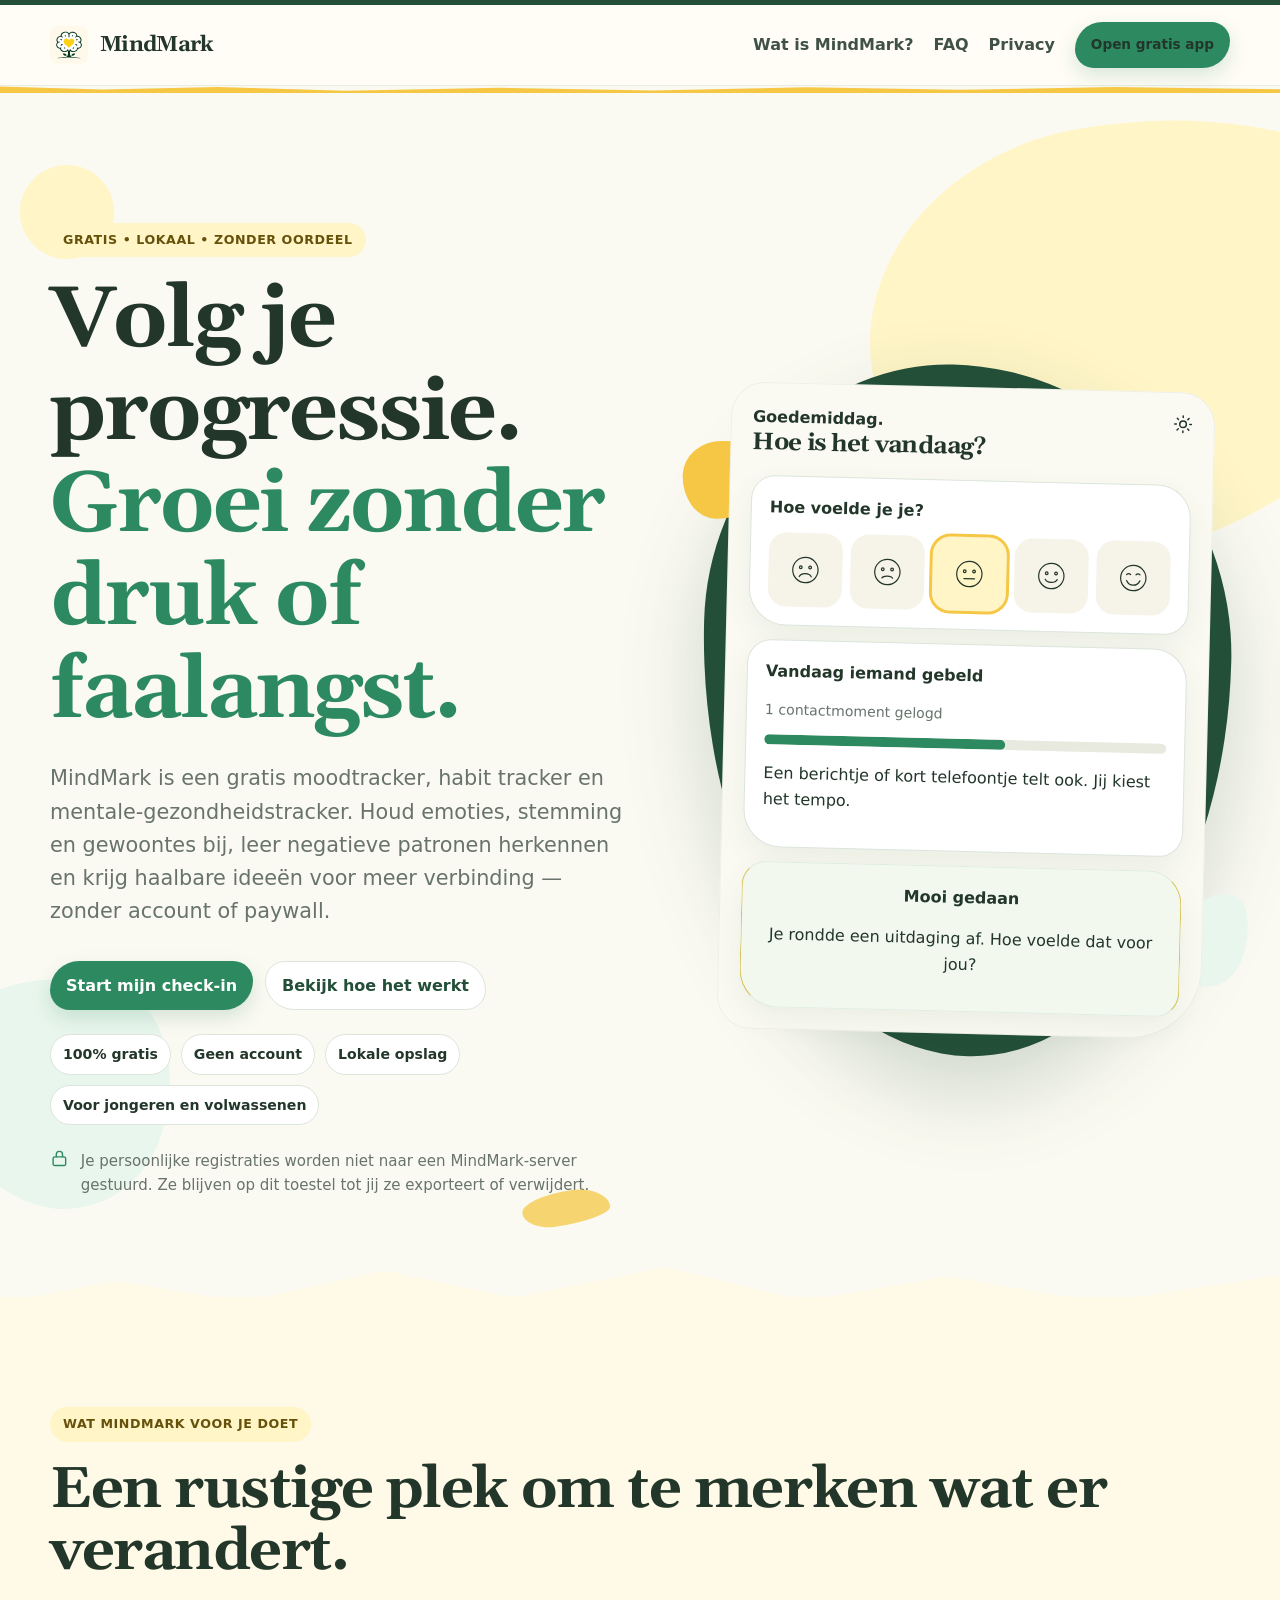
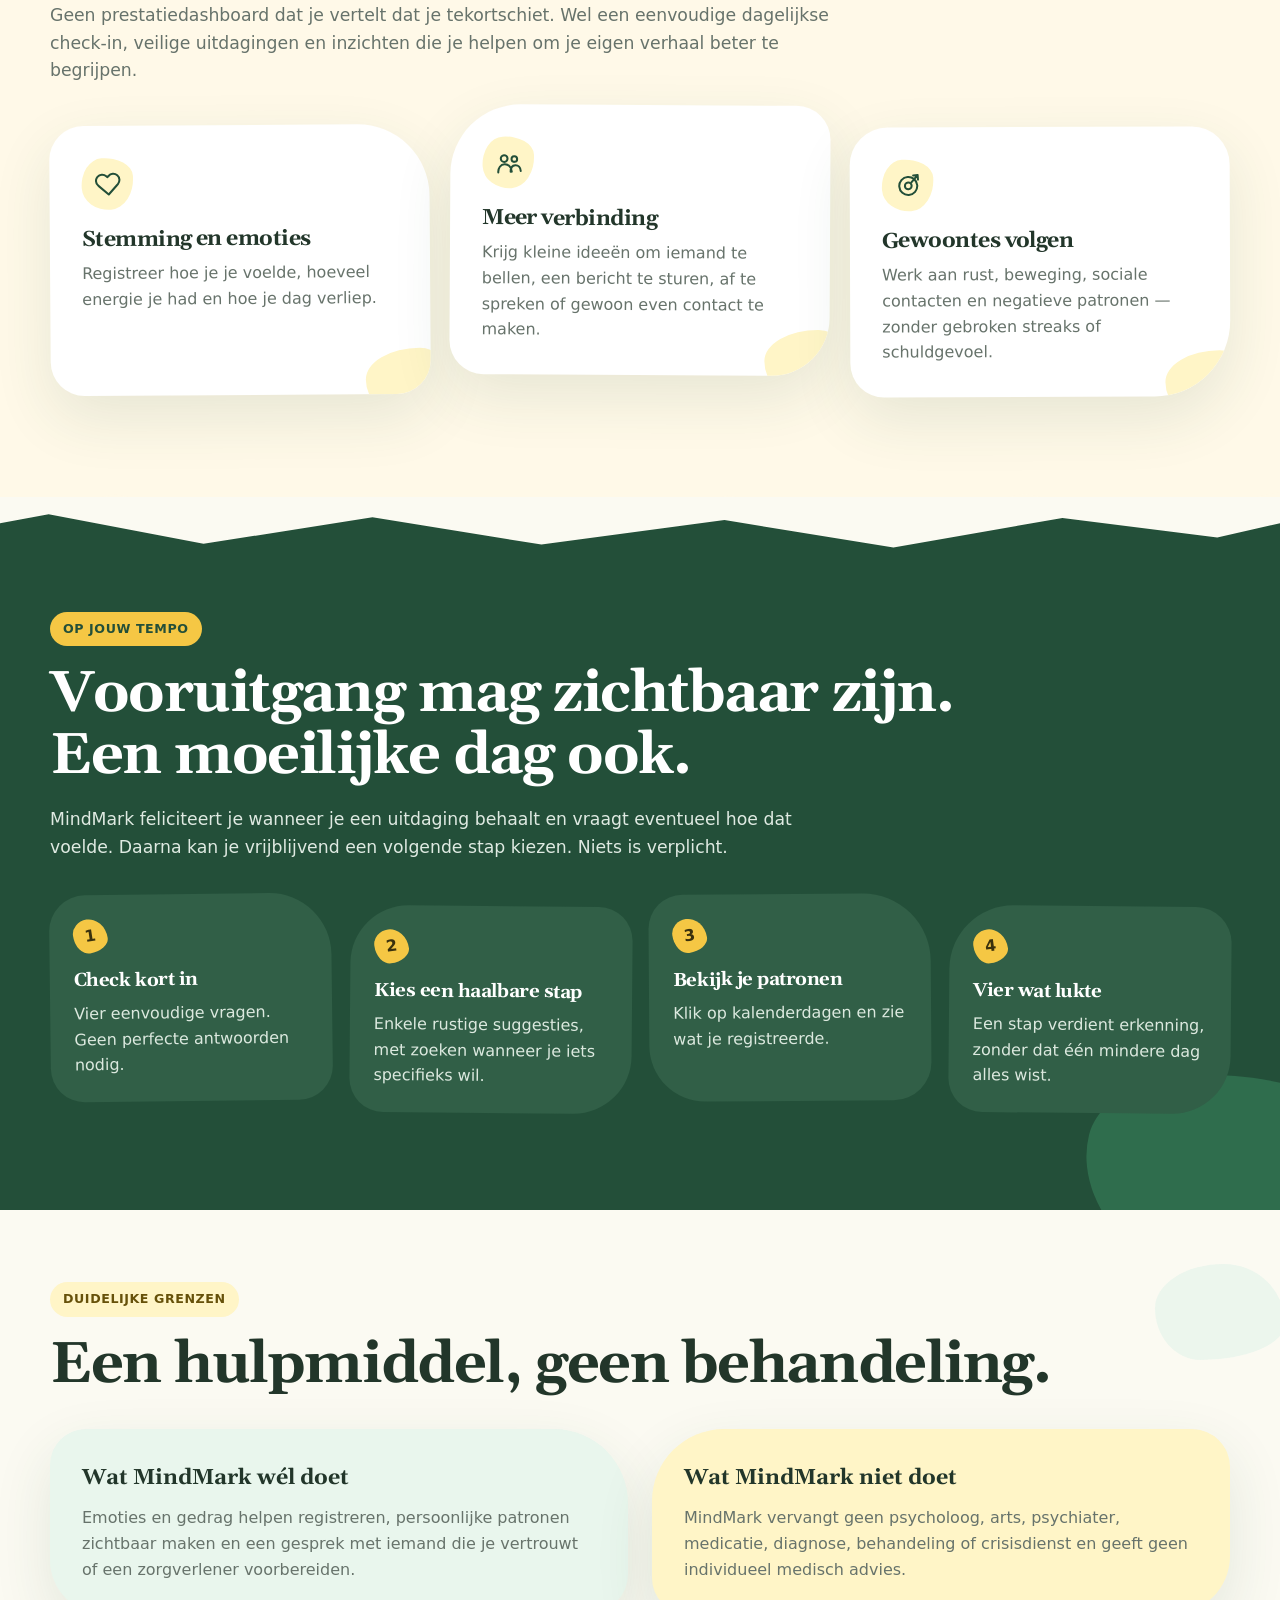
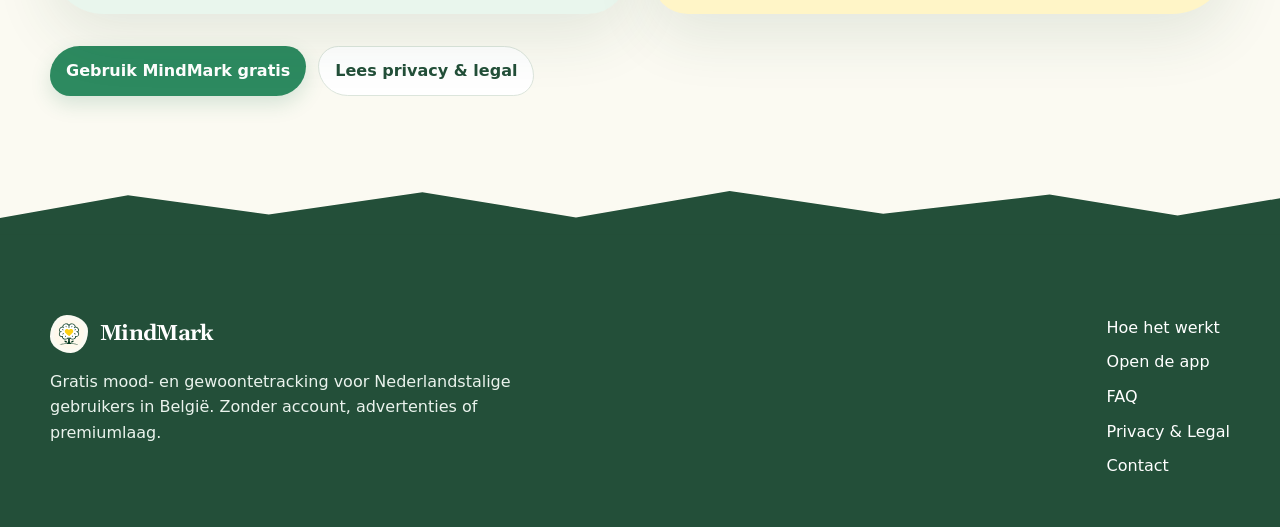
==== commit f9270bcd: "huisstijl toegepast" ====
--- a/index.html
+++ b/index.html
@@ -1,10 +1,10 @@
 <!doctype html><html lang="nl"><head><meta charset="utf-8"><meta name="viewport" content="width=device-width,initial-scale=1"><meta name="theme-color" content="#F5C744"><title>MindMark — volg je progressie zonder druk of faalangst</title><meta name="description" content="Gratis moodtracker en habit tracker voor België. Volg emoties, stemming, gewoontes en persoonlijke progressie zonder druk, faalangst, account of paywall."><meta name="robots" content="index,follow"><link rel="canonical" href="./"><link rel="manifest" href="manifest.webmanifest"><link rel="icon" href="assets/logo.svg"><link rel="stylesheet" href="assets/styles.css"><script type="application/ld+json">{"@context":"https://schema.org","@type":"WebApplication","name":"MindMark","applicationCategory":"HealthApplication","operatingSystem":"Any","offers":{"@type":"Offer","price":"0","priceCurrency":"EUR"},"description":"Gratis lokale mood- en gewoontetracker zonder account."}</script></head><body>
-<header class="site-header"><div class="wrap nav"><a class="brand" href="./"><img src="assets/logo.svg" alt=""><span>MindMark</span></a><nav class="navlinks" aria-label="Hoofdnavigatie"><a href="#wat">Wat is MindMark?</a><a href="faq/">FAQ</a><a href="privacy-legal/">Privacy</a><a class="button" href="app/">Open gratis app</a></nav></div></header>
+<header class="site-header"><div class="wrap nav"><a class="brand" href="./"><img src="assets/icon-192.svg" alt=""><span>MindMark</span></a><nav class="navlinks" aria-label="Hoofdnavigatie"><a href="#wat">Wat is MindMark?</a><a href="faq/">FAQ</a><a href="privacy-legal/">Privacy</a><a class="button" href="app/">Open gratis app</a></nav></div></header>
 <main>
-<section class="hero"><div class="wrap hero-grid"><div class="hero-copy-card"><span class="eyebrow">Gratis • lokaal • zonder oordeel</span><h1>Volg je progressie.<br><span>Groei zonder druk of faalangst.</span></h1><p class="lead">MindMark is een gratis moodtracker, habit tracker en mentale-gezondheidstracker. Houd emoties, stemming en gewoontes bij, leer negatieve patronen herkennen en krijg haalbare ideeën voor meer verbinding — zonder account of paywall.</p><div class="actions"><a class="button" href="app/">Start mijn check-in</a><a class="button secondary" href="#wat">Bekijk hoe het werkt</a></div><div class="trust-row"><span class="trust-pill">100% gratis</span><span class="trust-pill">Geen account</span><span class="trust-pill">Lokale opslag</span><span class="trust-pill">Voor jongeren en volwassenen</span></div><div class="hero-note"><svg><use href="assets/icons.svg#i-lock"/></svg><span>Je persoonlijke registraties worden niet naar een MindMark-server gestuurd. Ze blijven op dit toestel tot jij ze exporteert of verwijdert.</span></div></div>
+<section class="hero"><div class="wrap hero-grid"><div class="hero-copy-card"><span class="section-label">Gratis • lokaal • zonder oordeel</span><h1>Volg je progressie.<br><span>Groei zonder druk of faalangst.</span></h1><p class="lead">MindMark is een gratis moodtracker, habit tracker en mentale-gezondheidstracker. Houd emoties, stemming en gewoontes bij, leer negatieve patronen herkennen en krijg haalbare ideeën voor meer verbinding — zonder account of paywall.</p><div class="actions"><a class="button" href="app/">Start mijn check-in</a><a class="button secondary" href="#wat">Bekijk hoe het werkt</a></div><div class="trust-row"><span class="trust-pill">100% gratis</span><span class="trust-pill">Geen account</span><span class="trust-pill">Lokale opslag</span><span class="trust-pill">Voor jongeren en volwassenen</span></div><div class="hero-note"><svg><use href="assets/icons.svg#i-lock"/></svg><span>Je persoonlijke registraties worden niet naar een MindMark-server gestuurd. Ze blijven op dit toestel tot jij ze exporteert of verwijdert.</span></div></div>
 <div class="phone-preview" aria-label="Voorbeeld van de MindMark-app"><div class="phone-screen"><div class="mini-head"><strong>Goedemiddag.</strong><svg><use href="assets/icons.svg#i-sun"/></svg></div><h2>Hoe is het vandaag?</h2><div class="mini-card"><strong>Hoe voelde je je?</strong><div class="mood-row"><div class="mood"><svg><use href="assets/icons.svg#i-mood1"/></svg></div><div class="mood"><svg><use href="assets/icons.svg#i-mood2"/></svg></div><div class="mood active"><svg><use href="assets/icons.svg#i-mood3"/></svg></div><div class="mood"><svg><use href="assets/icons.svg#i-mood4"/></svg></div><div class="mood"><svg><use href="assets/icons.svg#i-mood5"/></svg></div></div></div><div class="mini-card"><strong>Vandaag iemand gebeld</strong><p class="small">1 contactmoment gelogd</p><div class="mini-progress"><span></span></div><p>Een berichtje of kort telefoontje telt ook. Jij kiest het tempo.</p></div><div class="mini-card celebrate"><strong>Mooi gedaan</strong><p>Je rondde een uitdaging af. Hoe voelde dat voor jou?</p></div></div></div></div></section>
-<section class="section alt" id="wat"><div class="wrap"><div class="section-kicker">Wat MindMark voor je doet</div><h2>Een rustige plek om te merken wat er verandert.</h2><p class="section-intro">Geen prestatiedashboard dat je vertelt dat je tekortschiet. Wel een eenvoudige dagelijkse check-in, veilige uitdagingen en inzichten die je helpen om je eigen verhaal beter te begrijpen.</p><div class="grid-3"><article class="card feature"><div class="icon"><svg><use href="assets/icons.svg#i-heart"/></svg></div><h3>Stemming en emoties</h3><p>Registreer hoe je je voelde, hoeveel energie je had en hoe je dag verliep.</p></article><article class="card feature"><div class="icon"><svg><use href="assets/icons.svg#i-connection"/></svg></div><h3>Meer verbinding</h3><p>Krijg kleine ideeën om iemand te bellen, een bericht te sturen, af te spreken of gewoon even contact te maken.</p></article><article class="card feature"><div class="icon"><svg><use href="assets/icons.svg#i-target"/></svg></div><h3>Gewoontes volgen</h3><p>Werk aan rust, beweging, sociale contacten en negatieve patronen — zonder gebroken streaks of schuldgevoel.</p></article></div></div></section>
-<section class="section band"><div class="wrap"><span class="eyebrow">Op jouw tempo</span><h2>Vooruitgang mag zichtbaar zijn. Een moeilijke dag ook.</h2><p class="section-intro">MindMark feliciteert je wanneer je een uitdaging behaalt en vraagt eventueel hoe dat voelde. Daarna kan je vrijblijvend een volgende stap kiezen. Niets is verplicht.</p><div class="steps"><div class="step"><b>1</b><h3>Check kort in</h3><p>Vier eenvoudige vragen. Geen perfecte antwoorden nodig.</p></div><div class="step"><b>2</b><h3>Kies een haalbare stap</h3><p>Enkele rustige suggesties, met zoeken wanneer je iets specifieks wil.</p></div><div class="step"><b>3</b><h3>Bekijk je patronen</h3><p>Klik op kalenderdagen en zie wat je registreerde.</p></div><div class="step"><b>4</b><h3>Vier wat lukte</h3><p>Een stap verdient erkenning, zonder dat één mindere dag alles wist.</p></div></div></div></section>
-<section class="section"><div class="wrap"><div class="section-kicker">Duidelijke grenzen</div><h2>Een hulpmiddel, geen behandeling.</h2><div class="promise-grid"><article class="promise-card"><strong>Wat MindMark wél doet</strong><p>Emoties en gedrag helpen registreren, persoonlijke patronen zichtbaar maken en een gesprek met iemand die je vertrouwt of een zorgverlener voorbereiden.</p></article><article class="promise-card"><strong>Wat MindMark niet doet</strong><p>MindMark vervangt geen psycholoog, arts, psychiater, medicatie, diagnose, behandeling of crisisdienst en geeft geen individueel medisch advies.</p></article></div><div class="actions"><a class="button" href="app/">Gebruik MindMark gratis</a><a class="button secondary" href="privacy-legal/">Lees privacy & legal</a></div></div></section>
+<section class="section alt" id="wat"><div class="wrap"><span class="section-label">Wat MindMark voor je doet</span><h2>Een rustige plek om te merken wat er verandert.</h2><p class="section-intro">Geen prestatiedashboard dat je vertelt dat je tekortschiet. Wel een eenvoudige dagelijkse check-in, veilige uitdagingen en inzichten die je helpen om je eigen verhaal beter te begrijpen.</p><div class="grid-3"><article class="card feature"><div class="icon"><svg><use href="assets/icons.svg#i-heart"/></svg></div><h3>Stemming en emoties</h3><p>Registreer hoe je je voelde, hoeveel energie je had en hoe je dag verliep.</p></article><article class="card feature"><div class="icon"><svg><use href="assets/icons.svg#i-connection"/></svg></div><h3>Meer verbinding</h3><p>Krijg kleine ideeën om iemand te bellen, een bericht te sturen, af te spreken of gewoon even contact te maken.</p></article><article class="card feature"><div class="icon"><svg><use href="assets/icons.svg#i-target"/></svg></div><h3>Gewoontes volgen</h3><p>Werk aan rust, beweging, sociale contacten en negatieve patronen — zonder gebroken streaks of schuldgevoel.</p></article></div></div></section>
+<section class="section band"><div class="wrap"><span class="section-label">Op jouw tempo</span><h2>Vooruitgang mag zichtbaar zijn. Een moeilijke dag ook.</h2><p class="section-intro">MindMark feliciteert je wanneer je een uitdaging behaalt en vraagt eventueel hoe dat voelde. Daarna kan je vrijblijvend een volgende stap kiezen. Niets is verplicht.</p><div class="steps"><div class="step"><b>1</b><h3>Check kort in</h3><p>Vier eenvoudige vragen. Geen perfecte antwoorden nodig.</p></div><div class="step"><b>2</b><h3>Kies een haalbare stap</h3><p>Enkele rustige suggesties, met zoeken wanneer je iets specifieks wil.</p></div><div class="step"><b>3</b><h3>Bekijk je patronen</h3><p>Klik op kalenderdagen en zie wat je registreerde.</p></div><div class="step"><b>4</b><h3>Vier wat lukte</h3><p>Een stap verdient erkenning, zonder dat één mindere dag alles wist.</p></div></div></div></section>
+<section class="section"><div class="wrap"><span class="section-label">Duidelijke grenzen</span><h2>Een hulpmiddel, geen behandeling.</h2><div class="promise-grid"><article class="promise-card"><strong>Wat MindMark wél doet</strong><p>Emoties en gedrag helpen registreren, persoonlijke patronen zichtbaar maken en een gesprek met iemand die je vertrouwt of een zorgverlener voorbereiden.</p></article><article class="promise-card"><strong>Wat MindMark niet doet</strong><p>MindMark vervangt geen psycholoog, arts, psychiater, medicatie, diagnose, behandeling of crisisdienst en geeft geen individueel medisch advies.</p></article></div><div class="actions"><a class="button" href="app/">Gebruik MindMark gratis</a><a class="button secondary" href="privacy-legal/">Lees privacy & legal</a></div></div></section>
 </main>
-<footer class="footer"><div class="wrap footer-grid"><div class="footer-copy"><a class="brand" href="./"><img src="assets/logo.svg" alt=""><span>MindMark</span></a><p>Gratis mood- en gewoontetracking voor Nederlandstalige gebruikers in België. Zonder account, advertenties of premiumlaag.</p></div><div class="footer-links"><a href="#wat">Hoe het werkt</a><a href="app/">Open de app</a><a href="faq/">FAQ</a><a href="privacy-legal/">Privacy & Legal</a><a href="contact/">Contact</a></div></div></footer><script>if('serviceWorker'in navigator)navigator.serviceWorker.register('./service-worker.js')</script></body></html>
+<footer class="footer"><div class="wrap footer-grid"><div class="footer-copy"><a class="brand" href="./"><img src="assets/icon-192.svg" alt=""><span>MindMark</span></a><p>Gratis mood- en gewoontetracking voor Nederlandstalige gebruikers in België. Zonder account, advertenties of premiumlaag.</p></div><div class="footer-links"><a href="#wat">Hoe het werkt</a><a href="app/">Open de app</a><a href="faq/">FAQ</a><a href="privacy-legal/">Privacy & Legal</a><a href="contact/">Contact</a></div></div></footer><script>if('serviceWorker'in navigator)navigator.serviceWorker.register('./service-worker.js')</script></body></html>
--- a/assets/styles.css
+++ b/assets/styles.css
@@ -42,3 +42,163 @@
 .hero,.public-hero{position:relative}.hero:before,.public-hero:before{content:"";position:absolute;inset:0 0 auto;height:10px;background:var(--yellow)}
 .card,.content-card,.promise-card{border-color:#dbe5d8}
 @media(max-width:720px){.config-grid{grid-template-columns:1fr}.quick-log{width:100%}.quick-log .field{flex:1}.support-number strong{font-size:2.8rem}}
+
+/* v0.000.010 — complete spacing, brand and interaction audit */
+@import url('https://fonts.googleapis.com/css2?family=Gelasio:ital,wght@0,400;0,500;0,600;0,700;1,400&family=Noto+Sans+Display:wght@400;500;600;700;800;900&display=swap');
+:root{
+  --space-1:.375rem;--space-2:.625rem;--space-3:.875rem;--space-4:1.125rem;
+  --space-5:1.5rem;--space-6:2rem;--space-7:3rem;--space-8:4.5rem;
+  --radius-sm:14px;--radius-md:20px;--radius-lg:28px;
+  --serif:'Gelasio','Times New Roman',serif;
+  --sans:'Noto Sans Display','Segoe UI',system-ui,sans-serif;
+}
+body{font-family:var(--sans);font-size:16px;line-height:1.6;overflow-x:hidden}
+h1,h2,h3,h4{margin-top:0}.wrap{width:min(1180px,calc(100% - 48px))}
+.section{padding:var(--space-8) 0}.hero{padding:calc(var(--space-8) + 1rem) 0 var(--space-8)}
+.site-header{border-top:5px solid var(--green-dark);border-bottom:8px solid var(--yellow);backdrop-filter:none}
+.nav{height:80px}.brand{gap:12px;font-family:var(--serif);font-size:1.35rem;font-weight:700;letter-spacing:-.03em;line-height:1}
+.brand img{width:38px;height:38px;object-fit:contain}.sidebar .brand{font-size:1.3rem}.sidebar .brand img{width:42px;height:42px}
+.section-label,.eyebrow,.section-kicker{display:inline-flex;align-items:center;width:max-content;min-height:34px;margin:0 0 var(--space-4);padding:7px 13px;border:0;border-radius:999px;background:var(--yellow-soft);color:#66510a;font-family:var(--sans);font-size:.79rem;font-weight:900;letter-spacing:.045em;text-transform:uppercase}
+.section-kicker:before{display:none}.band .section-label,.band .eyebrow,.band .section-kicker{background:var(--yellow);color:var(--green-dark)}
+.hero h1{margin:0 0 var(--space-5);font-size:clamp(3.3rem,6.7vw,6.2rem);max-width:920px}.lead{margin:0}.actions{margin-top:var(--space-6)}.trust-row{margin-top:var(--space-5)}.hero-note{margin-top:var(--space-5)}
+.section h2{margin:0 0 var(--space-4)}.section-intro{margin:0}.grid-3,.grid-2,.steps,.promise-grid{margin-top:var(--space-6)}
+.card,.feature,.promise-card,.content-card{padding:var(--space-6)}.feature .icon{margin-bottom:var(--space-4)}.feature h3{margin:0 0 var(--space-2)}.feature p{margin:0}
+.band{padding:var(--space-8) 0}.band h2{max-width:1000px}.steps{gap:var(--space-4)}.step{padding:var(--space-5)}.step b{margin-bottom:var(--space-4)}.step h3{margin-bottom:var(--space-2)}.step p{margin:0;color:#dce9df}
+.footer{padding:var(--space-7) 0}.footer-copy .brand{margin-bottom:var(--space-3)}
+.app-shell{grid-template-columns:260px minmax(0,1fr)}.sidebar{padding:var(--space-5);gap:0}.side-nav{margin-top:var(--space-6)}
+.app-main{padding:var(--space-6) clamp(24px,4vw,56px) 110px;max-width:1500px;width:100%}.app-top{margin-bottom:var(--space-6)}
+.app-top h1{font-size:clamp(2.4rem,4.5vw,4.2rem)}.dashboard-grid{gap:var(--space-5);margin-bottom:var(--space-5)}
+.card{border-radius:var(--radius-lg)}.section-heading,.page-head{margin-bottom:var(--space-5)}.section-heading h2,.page-head h2{margin:0}
+.question{padding:var(--space-5) 0}.question:first-of-type{padding-top:var(--space-3)}.question>strong,.question>label{margin-bottom:var(--space-3)}
+.score-buttons{gap:var(--space-2)}.score-btn{min-height:88px;transition:transform .16s ease,border-color .16s ease,background .16s ease}.score-btn:hover{transform:translateY(-2px);border-color:var(--green)}.score-btn.selected{animation:soft-pop .28s ease}
+.btn,.button{transition:transform .16s ease,box-shadow .16s ease,background .16s ease}.btn:active,.button:active{transform:scale(.97)}
+.challenge-card{display:block;padding:0;margin-top:var(--space-4);overflow:hidden;border-radius:var(--radius-md);background:#fff;box-shadow:0 8px 24px rgba(31,93,64,.07)}
+.challenge-goal{padding:var(--space-5) var(--space-5) var(--space-4)}.challenge-title-row{align-items:flex-start}.challenge-title-row>div{display:grid;gap:4px}.challenge-title-row strong{font-family:var(--serif);font-size:1.25rem;line-height:1.25}.goal-label,.today-label{display:block;font-size:.72rem;font-weight:900;letter-spacing:.05em;text-transform:uppercase;color:var(--green)}
+.today-badge{padding:6px 10px;background:var(--yellow-soft);white-space:nowrap}.progress{height:10px;margin-top:var(--space-4);background:#edf0e8}.progress span{background:var(--green);transition:width .55s cubic-bezier(.2,.8,.2,1)}.progress-caption{display:flex;justify-content:space-between;margin-top:7px;color:var(--muted);font-size:.78rem}.progress-caption strong{color:var(--green-dark)}
+.today-action{display:flex;align-items:center;justify-content:space-between;gap:var(--space-5);padding:var(--space-4) var(--space-5);background:#f8faf5;border-top:1px solid var(--line)}.today-action-copy{display:grid;gap:3px}.today-action-copy strong{font-size:1rem}.today-action-copy small{color:var(--muted);max-width:590px}.daily-check{flex:none;min-width:180px}.daily-check svg{width:21px;height:21px}.challenge-card.today-complete{background:#fff;border-color:#a8d5b8}.challenge-card.today-complete .today-action{background:var(--green-soft)}.challenge-card.today-complete .daily-check{animation:success-pulse .45s ease}
+.today-action.measured{align-items:flex-end}.today-number{font-family:var(--serif);font-size:1.5rem}.quick-log{flex:none}.quick-log .field{min-height:46px}
+.success-banner{padding:var(--space-4);margin-bottom:var(--space-4);animation:soft-pop .3s ease}.success-banner>svg{animation:heart-beat 1.4s ease 2}
+.field{min-height:48px;padding:13px 15px;transition:border-color .15s ease,box-shadow .15s ease}.field:focus{outline:0;border-color:var(--green);box-shadow:0 0 0 4px rgba(47,138,96,.13)}
+.report-mark{border-radius:14px}.toast{border:2px solid var(--yellow);font-weight:750}
+.feature .icon svg,.support-mark svg{transition:transform .2s ease}.feature:hover .icon svg{transform:scale(1.12) rotate(-3deg)}
+.day{transition:transform .15s ease,border-color .15s ease,box-shadow .15s ease}.day:hover{box-shadow:0 8px 18px rgba(31,93,64,.12)}
+@keyframes soft-pop{0%{transform:scale(.96);opacity:.65}70%{transform:scale(1.015)}100%{transform:scale(1);opacity:1}}
+@keyframes success-pulse{0%{transform:scale(.94)}55%{transform:scale(1.035)}100%{transform:scale(1)}}
+@keyframes heart-beat{0%,100%{transform:scale(1)}35%{transform:scale(1.17)}55%{transform:scale(.98)}}
+@media (prefers-reduced-motion:reduce){*,*:before,*:after{animation-duration:.01ms!important;animation-iteration-count:1!important;scroll-behavior:auto!important;transition-duration:.01ms!important}}
+@media(max-width:900px){.wrap{width:min(100% - 32px,1180px)}.section,.band{padding:var(--space-7) 0}.hero{padding:var(--space-7) 0}.app-main{padding:24px 20px 100px}.dashboard-grid{gap:16px}}
+@media(max-width:620px){.site-header{border-bottom-width:5px}.nav{height:68px}.brand{font-size:1.18rem}.brand img{width:34px;height:34px}.hero h1{font-size:clamp(2.8rem,15vw,4rem)}.card,.feature,.promise-card,.content-card{padding:20px}.today-action,.today-action.measured{align-items:stretch;flex-direction:column}.daily-check,.quick-log{width:100%}.daily-check{min-width:0}.quick-log .btn{width:auto}.challenge-goal{padding:20px 20px 16px}.today-action{padding:16px 20px}.challenge-title-row{gap:8px}.today-badge{font-size:.68rem}}
+
+/* v0.000.011 — organic contemporary visual system, no gradients */
+:root{
+  --cream:#fff9e8;
+  --leaf:#dff1df;
+  --mint:#eef8ee;
+  --sun:#f7d657;
+  --deep:#1f5239;
+  --organic-shadow:0 22px 60px rgba(33,82,57,.11);
+}
+body{background:var(--paper)}
+.site-header{background:rgba(255,253,245,.96);border-bottom:0;box-shadow:0 1px 0 rgba(33,82,57,.08)}
+.site-header:after{content:"";position:absolute;left:0;right:0;bottom:-8px;height:8px;background:var(--yellow);clip-path:polygon(0 20%,8% 55%,17% 26%,27% 72%,39% 35%,51% 68%,63% 28%,75% 60%,87% 24%,100% 52%,100% 100%,0 100%)}
+.hero{position:relative;isolation:isolate;overflow:hidden;padding-top:110px}
+.hero:before{height:0}
+.hero:after{content:"";position:absolute;z-index:-1;width:560px;height:430px;right:-150px;top:35px;background:var(--yellow-soft);border-radius:44% 56% 62% 38%/48% 38% 62% 52%;transform:rotate(-9deg)}
+.hero-grid:before{content:"";position:absolute;z-index:-1;width:230px;height:230px;left:-110px;bottom:20px;background:var(--green-soft);border-radius:63% 37% 43% 57%/42% 55% 45% 58%;transform:rotate(18deg)}
+.hero-grid{position:relative}
+.hero-copy-card{position:relative;padding:28px 0}
+.hero-copy-card:after{content:"";position:absolute;width:88px;height:34px;right:4%;bottom:0;background:var(--yellow);border-radius:58% 42% 65% 35%/48% 62% 38% 52%;transform:rotate(-8deg);opacity:.75}
+.phone-preview{position:relative;border-radius:46% 54% 48% 52%/38% 42% 58% 62%;padding:22px;background:var(--green-dark);transform:rotate(1.4deg);box-shadow:0 36px 85px rgba(33,82,57,.2)}
+.phone-preview:before{content:"";position:absolute;width:78px;height:78px;left:-25px;top:82px;background:var(--yellow);border-radius:50% 43% 56% 44%/45% 60% 40% 55%;z-index:-1}
+.phone-preview:after{content:"";position:absolute;width:62px;height:96px;right:-22px;bottom:74px;background:var(--green-soft);border-radius:58% 42% 52% 48%/38% 58% 42% 62%;z-index:-1;transform:rotate(16deg)}
+.phone-screen{border-radius:34px 34px 72px 34px;box-shadow:inset 0 0 0 1px rgba(33,82,57,.06)}
+.mini-card{border-radius:24px 34px 24px 38px;box-shadow:0 12px 30px rgba(33,82,57,.07)}
+.section{position:relative;isolation:isolate}
+.section.alt{background:var(--cream);padding-top:110px;padding-bottom:110px}
+.section.alt:before{content:"";position:absolute;left:0;right:0;top:-45px;height:82px;background:var(--cream);clip-path:polygon(0 62%,9% 35%,19% 60%,30% 22%,40% 55%,52% 18%,63% 59%,74% 29%,86% 61%,100% 28%,100% 100%,0 100%);z-index:-1}
+.section.alt:after{content:"";position:absolute;left:0;right:0;bottom:-48px;height:82px;background:var(--cream);clip-path:polygon(0 0,100% 0,100% 36%,90% 68%,80% 38%,68% 76%,57% 40%,45% 74%,33% 42%,20% 72%,9% 39%,0 65%);z-index:-1}
+.section:not(.alt):not(.band) .wrap{position:relative}
+.section:not(.alt):not(.band) .wrap:before{content:"";position:absolute;width:130px;height:96px;right:-55px;top:-18px;background:var(--green-soft);border-radius:53% 47% 65% 35%/46% 62% 38% 54%;z-index:-1;opacity:.8}
+.grid-3{align-items:stretch}
+.feature{position:relative;overflow:hidden;min-height:265px;border:0;box-shadow:var(--organic-shadow);transition:transform .22s ease,box-shadow .22s ease}
+.feature:nth-child(1){border-radius:34px 72px 34px 34px;transform:translateY(8px) rotate(-.4deg)}
+.feature:nth-child(2){border-radius:70px 34px 58px 34px;transform:translateY(-12px) rotate(.3deg)}
+.feature:nth-child(3){border-radius:38px 38px 76px 34px;transform:translateY(10px) rotate(-.2deg)}
+.feature:after{content:"";position:absolute;width:90px;height:70px;right:-25px;bottom:-24px;background:var(--yellow-soft);border-radius:60% 40% 54% 46%/45% 62% 38% 55%}
+.feature:hover{transform:translateY(-6px) rotate(0);box-shadow:0 28px 64px rgba(33,82,57,.16)}
+.feature .icon{border-radius:42% 58% 47% 53%/55% 38% 62% 45%;transform:rotate(-4deg)}
+.band{position:relative;overflow:hidden;background:var(--green-dark);padding-top:115px;padding-bottom:110px}
+.band:before{content:"";position:absolute;left:-5%;right:-5%;top:-1px;height:72px;background:var(--paper);clip-path:polygon(0 0,100% 0,100% 18%,91% 58%,80% 31%,68% 72%,56% 34%,43% 68%,31% 30%,19% 67%,8% 26%,0 55%)}
+.band:after{content:"";position:absolute;width:310px;height:230px;right:-110px;bottom:-95px;background:#2f6d4d;border-radius:58% 42% 35% 65%/42% 60% 40% 58%;transform:rotate(14deg)}
+.band .wrap{position:relative;z-index:1}
+.steps{position:relative;z-index:1}
+.step{border:0;background:#315f47;box-shadow:none;transition:transform .2s ease,background .2s ease}
+.step:nth-child(1){border-radius:36px 62px 34px 34px;transform:rotate(-.7deg)}
+.step:nth-child(2){border-radius:58px 34px 58px 34px;transform:translateY(12px) rotate(.5deg)}
+.step:nth-child(3){border-radius:34px 68px 38px 56px;transform:rotate(-.4deg)}
+.step:nth-child(4){border-radius:64px 36px 58px 34px;transform:translateY(12px) rotate(.5deg)}
+.step:hover{transform:translateY(-4px) rotate(0);background:#376b50}
+.step b{border-radius:46% 54% 58% 42%/42% 62% 38% 58%;transform:rotate(-8deg)}
+.promise-card{position:relative;border:0;box-shadow:var(--organic-shadow)}
+.promise-card:first-child{border-radius:36px 74px 40px 54px;background:var(--green-soft)}
+.promise-card:last-child{border-radius:72px 38px 58px 36px;background:var(--yellow-soft)}
+.footer{position:relative;margin-top:65px;background:var(--green-dark);color:#eaf3ed;border:0;padding-top:82px}
+.footer:before{content:"";position:absolute;left:0;right:0;top:-58px;height:60px;background:var(--green-dark);clip-path:polygon(0 72%,10% 34%,21% 66%,33% 29%,45% 71%,57% 27%,69% 65%,82% 33%,92% 68%,100% 39%,100% 100%,0 100%)}
+.footer a,.footer .brand{color:#fff}
+.footer .brand img{background:var(--paper);border-radius:44% 56% 45% 55%/56% 42% 58% 44%;padding:4px}
+
+/* Organic app shell */
+.app-body{background:#f9f7ed}
+.sidebar{background:var(--green-dark);overflow:hidden}
+.sidebar:after{content:"";position:absolute;width:220px;height:250px;left:-85px;bottom:-95px;background:#2f6d4d;border-radius:62% 38% 48% 52%/42% 64% 36% 58%;transform:rotate(14deg);z-index:-1}
+.sidebar .brand img{background:var(--paper);padding:4px;border-radius:46% 54% 48% 52%/55% 44% 56% 45%}
+.side-nav button{position:relative;border-radius:18px 30px 18px 28px}
+.side-nav button.active{background:var(--yellow);color:var(--green-dark);transform:translateX(5px)}
+.app-main{position:relative;background:#f9f7ed}
+.app-main:before{content:"";position:fixed;width:360px;height:250px;right:-150px;top:90px;background:var(--yellow-soft);border-radius:59% 41% 63% 37%/44% 61% 39% 56%;z-index:0;opacity:.55;pointer-events:none}
+.app-main>*{position:relative;z-index:1}
+.app-top{padding:16px 22px 10px;border-radius:38px 70px 38px 58px;background:rgba(255,255,255,.72);box-shadow:0 12px 34px rgba(33,82,57,.06)}
+.card{border:0;box-shadow:var(--organic-shadow)}
+.dashboard-grid>.card:nth-child(odd){border-radius:30px 64px 34px 46px}
+.dashboard-grid>.card:nth-child(even){border-radius:62px 32px 54px 36px}
+.check-card{position:relative;overflow:hidden;background:#fff}
+.check-card:before{content:"";position:absolute;width:170px;height:115px;right:-45px;top:-50px;background:var(--green-soft);border-radius:58% 42% 53% 47%/42% 61% 39% 58%}
+.daily-card{background:var(--yellow-soft);border-radius:52px 30px 50px 34px!important}
+.mindful-card{background:var(--green-soft);border-radius:32px 62px 34px 52px!important}
+.question{position:relative}
+.score-btn{border-radius:42% 58% 46% 54%/52% 40% 60% 48%;min-height:84px}
+.score-btn:nth-child(even){transform:translateY(5px)}
+.score-btn:hover{transform:translateY(-3px) rotate(-1deg)}
+.score-btn.selected{background:var(--yellow);border-color:var(--yellow);transform:translateY(-4px) scale(1.03)}
+.challenge-card{border-radius:32px 58px 34px 46px;box-shadow:0 16px 40px rgba(33,82,57,.09);transition:transform .2s ease,box-shadow .2s ease}
+.challenge-card:nth-child(even){border-radius:58px 32px 52px 36px}
+.challenge-card:hover{transform:translateY(-3px);box-shadow:0 24px 48px rgba(33,82,57,.13)}
+.challenge-goal{position:relative}
+.challenge-goal:after{content:"";position:absolute;width:58px;height:24px;right:22px;bottom:10px;background:var(--yellow-soft);border-radius:60% 40% 55% 45%/44% 62% 38% 56%;opacity:.7}
+.today-action{background:var(--cream);border-top:0;position:relative}
+.today-action:before{content:"";position:absolute;left:0;right:0;top:-18px;height:20px;background:var(--cream);clip-path:polygon(0 65%,12% 25%,25% 70%,39% 28%,53% 66%,67% 30%,81% 69%,100% 25%,100% 100%,0 100%)}
+.btn,.button{border-radius:50px 34px 50px 34px}
+.btn.secondary,.button.secondary{border-radius:34px 50px 34px 50px}
+.modal{border-radius:38px 68px 42px 54px}
+.modal:before{content:"";position:absolute;width:105px;height:72px;right:-18px;top:-24px;background:var(--yellow-soft);border-radius:58% 42% 55% 45%/45% 62% 38% 55%;z-index:-1}
+.day{border-radius:42% 58% 46% 54%/52% 40% 60% 48%}
+.day:nth-child(3n){border-radius:58% 42% 55% 45%/43% 58% 42% 57%}
+.bar{border-radius:18px 18px 8px 8px}
+.breathing-orb{border-radius:58% 42% 54% 46%/45% 62% 38% 55%}
+
+@media(max-width:900px){
+  .hero:after{width:360px;height:300px;right:-210px;top:80px}
+  .feature:nth-child(n),.step:nth-child(n){transform:none}
+  .section.alt{padding-top:80px;padding-bottom:82px}
+  .phone-preview{border-radius:34px 48px 52px 34px}
+  .app-top{border-radius:28px 44px 28px 38px}
+}
+@media(max-width:620px){
+  .hero{padding-top:78px}.hero-copy-card{padding:10px 0}.hero:after{opacity:.55}
+  .feature:nth-child(n),.promise-card:nth-child(n),.dashboard-grid>.card:nth-child(n){border-radius:26px 42px 28px 34px}
+  .grid-3{gap:26px}.feature{min-height:auto}
+  .band{padding-top:90px}.steps{gap:20px}.step:nth-child(n){border-radius:26px 42px 28px 34px}
+  .app-main:before{display:none}.app-top{padding:14px 16px}
+  .score-buttons{gap:6px}.score-btn{border-radius:18px;min-height:78px}.score-btn:nth-child(even){transform:none}
+  .today-action:before{height:12px;top:-10px}
+}
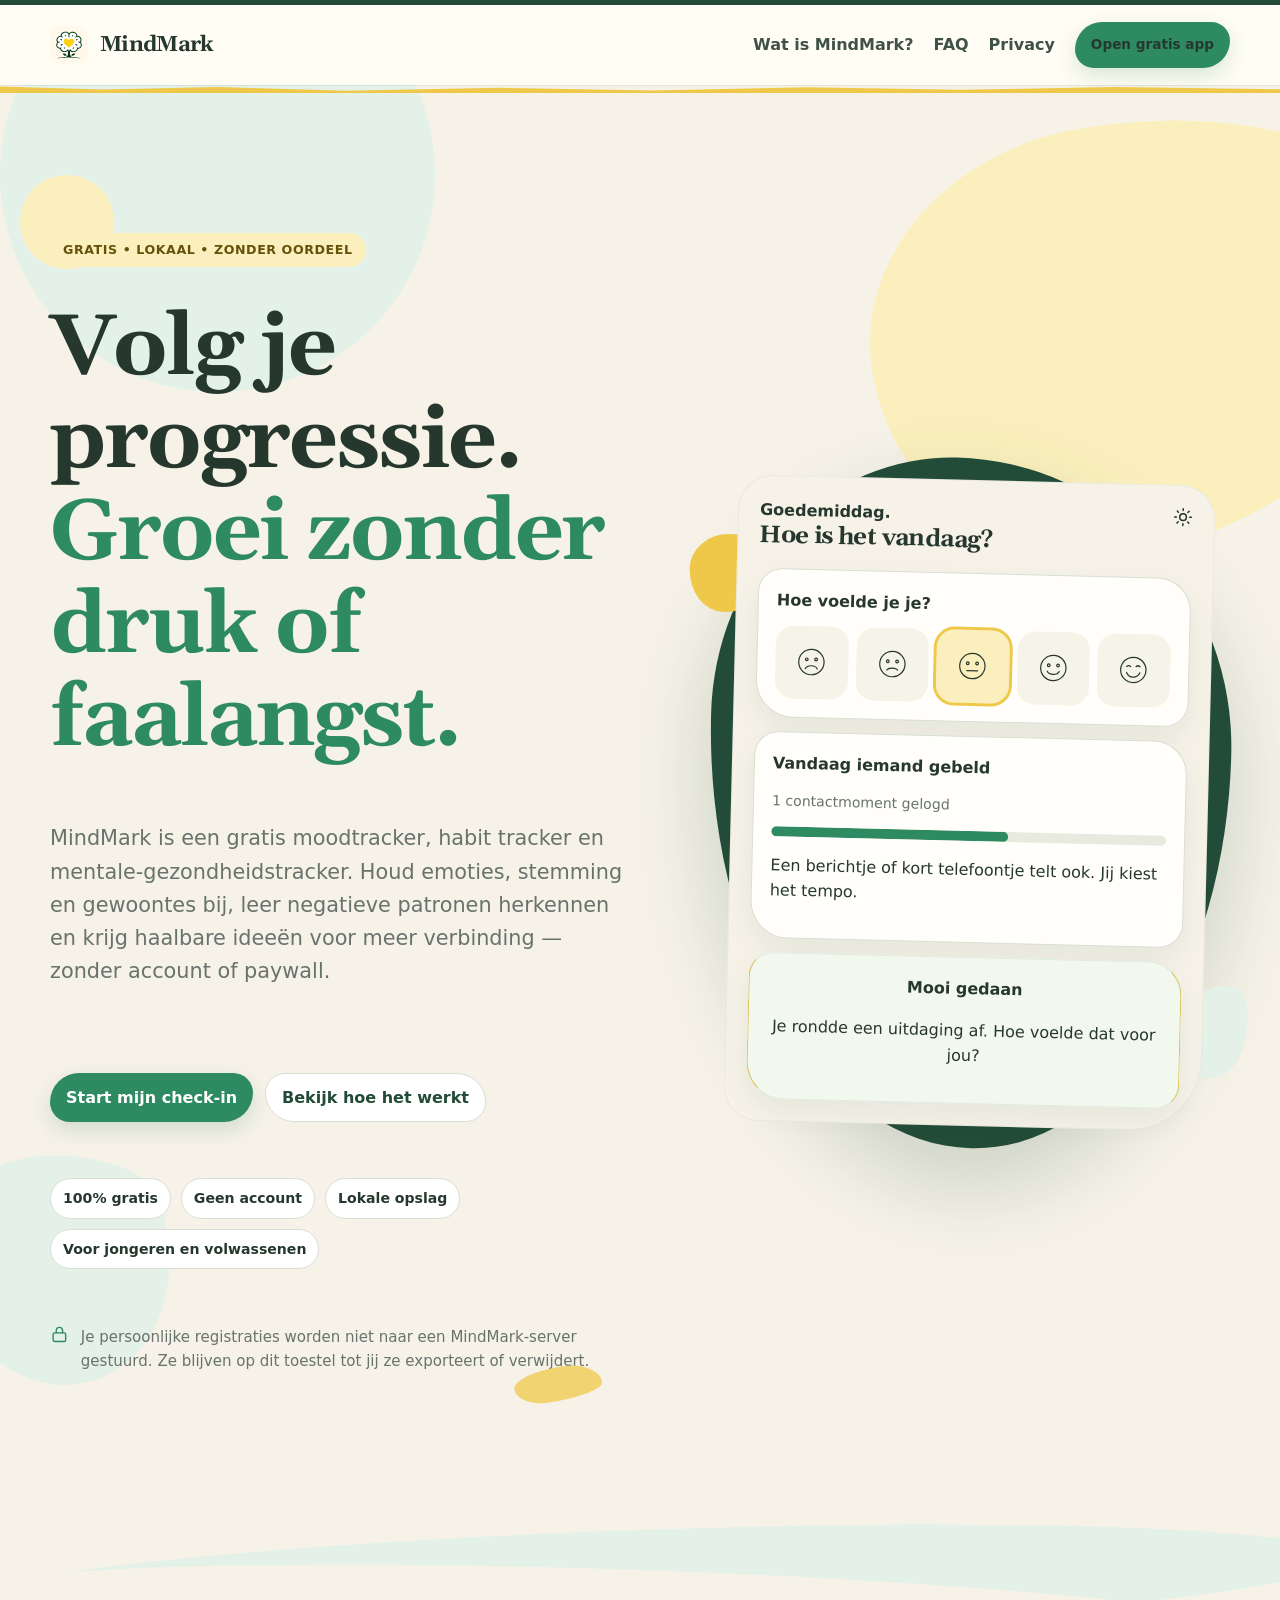
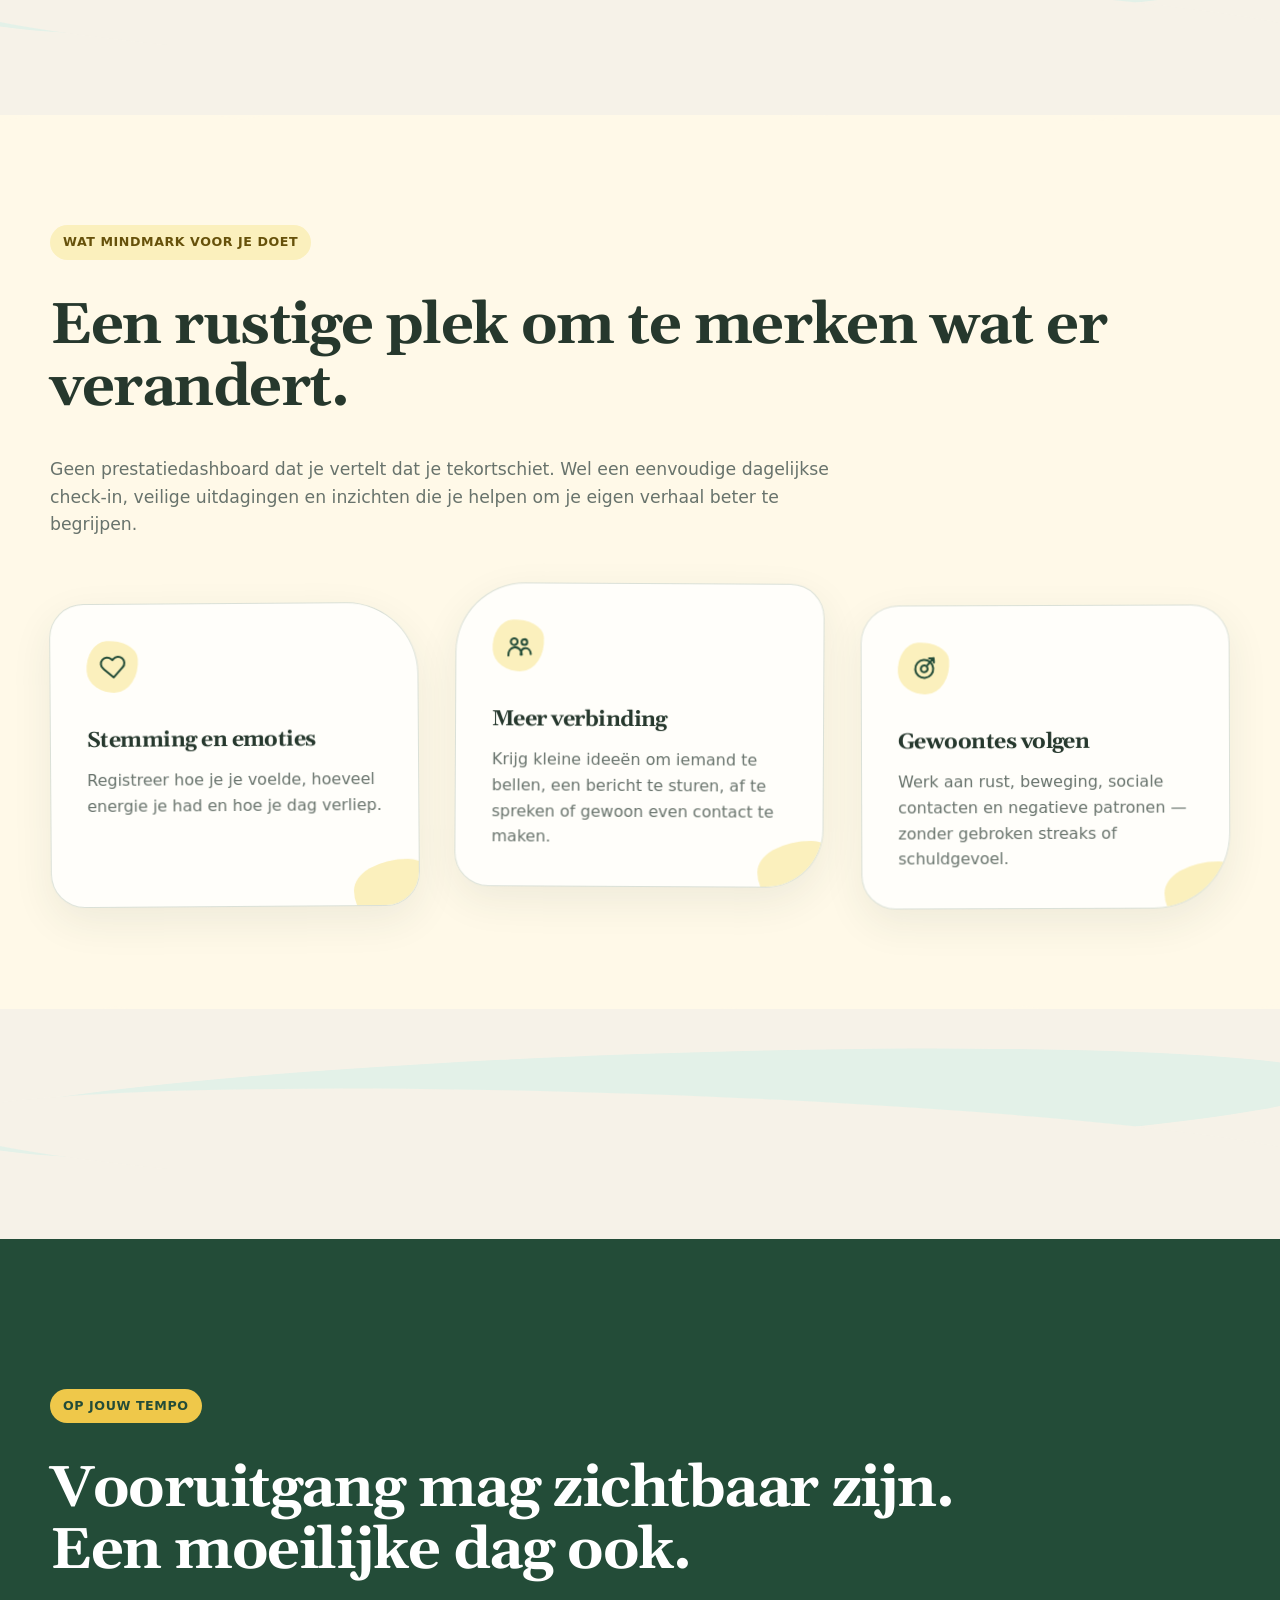
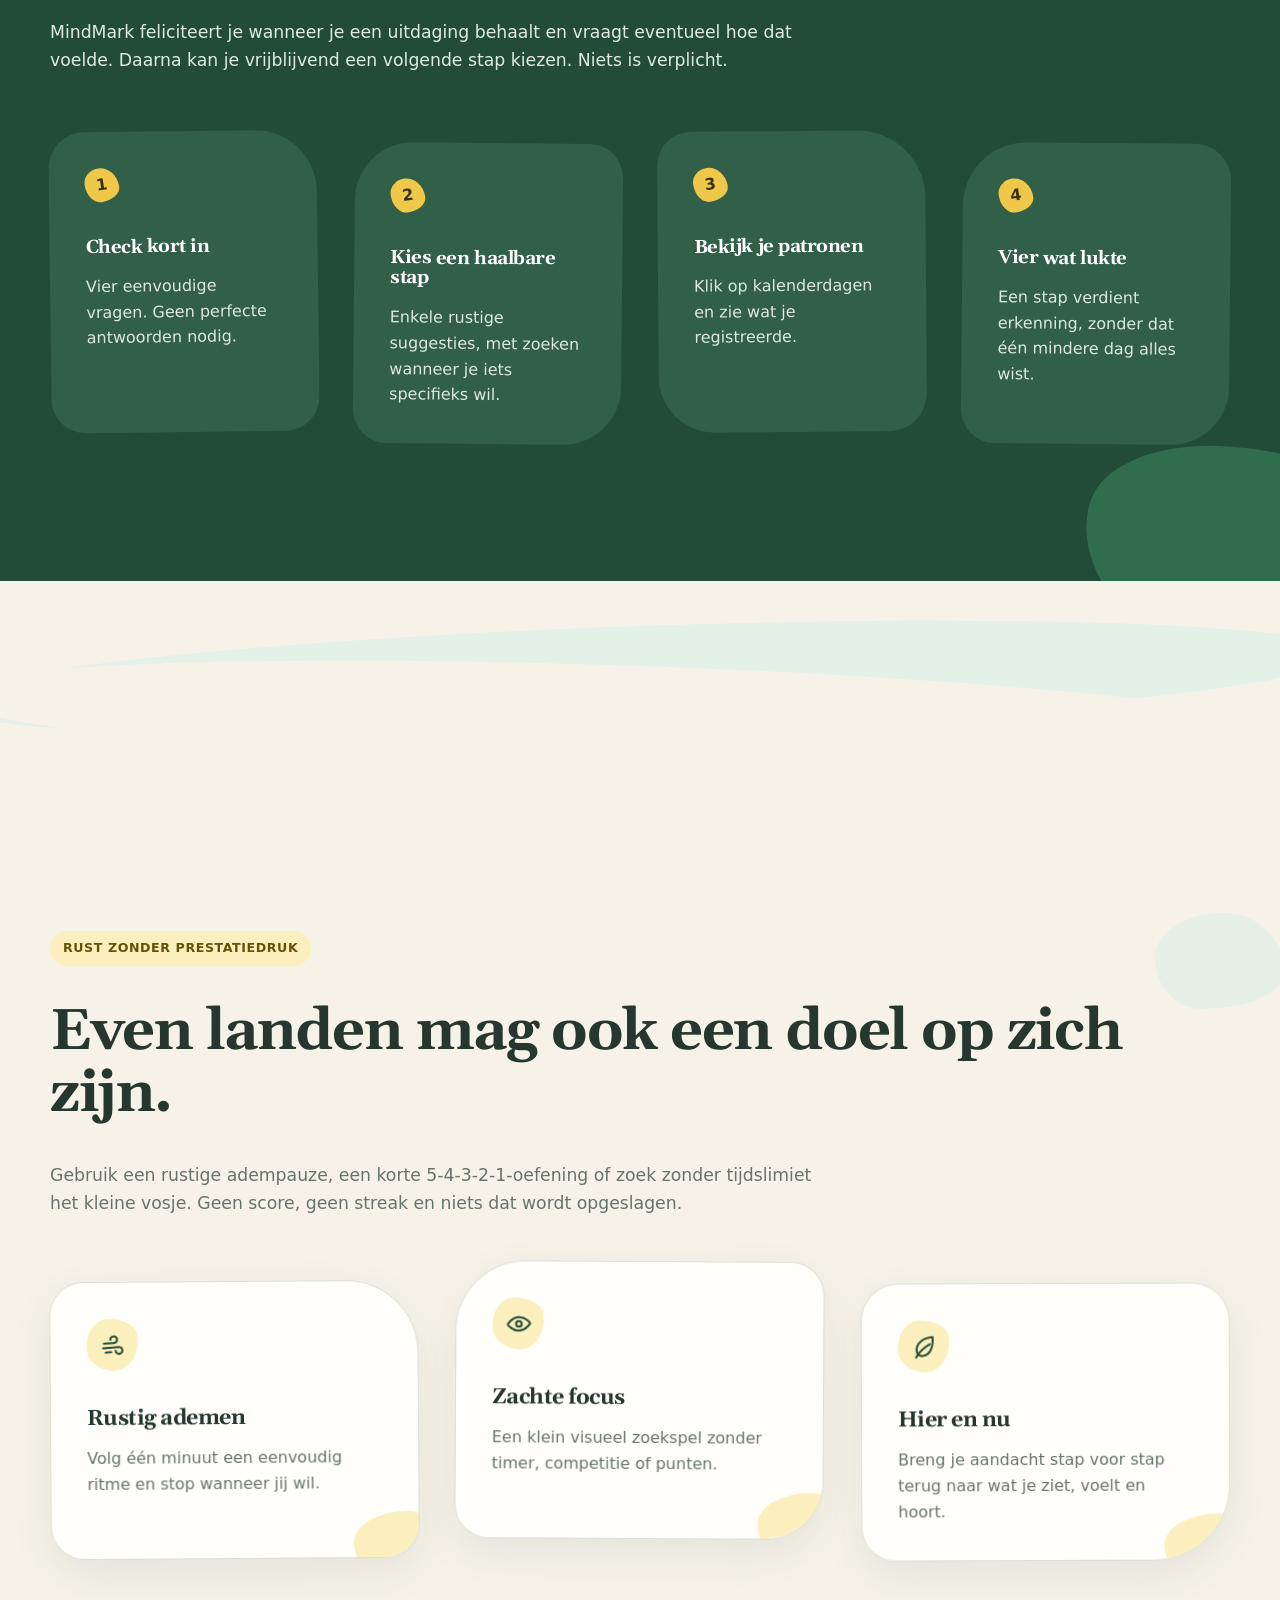
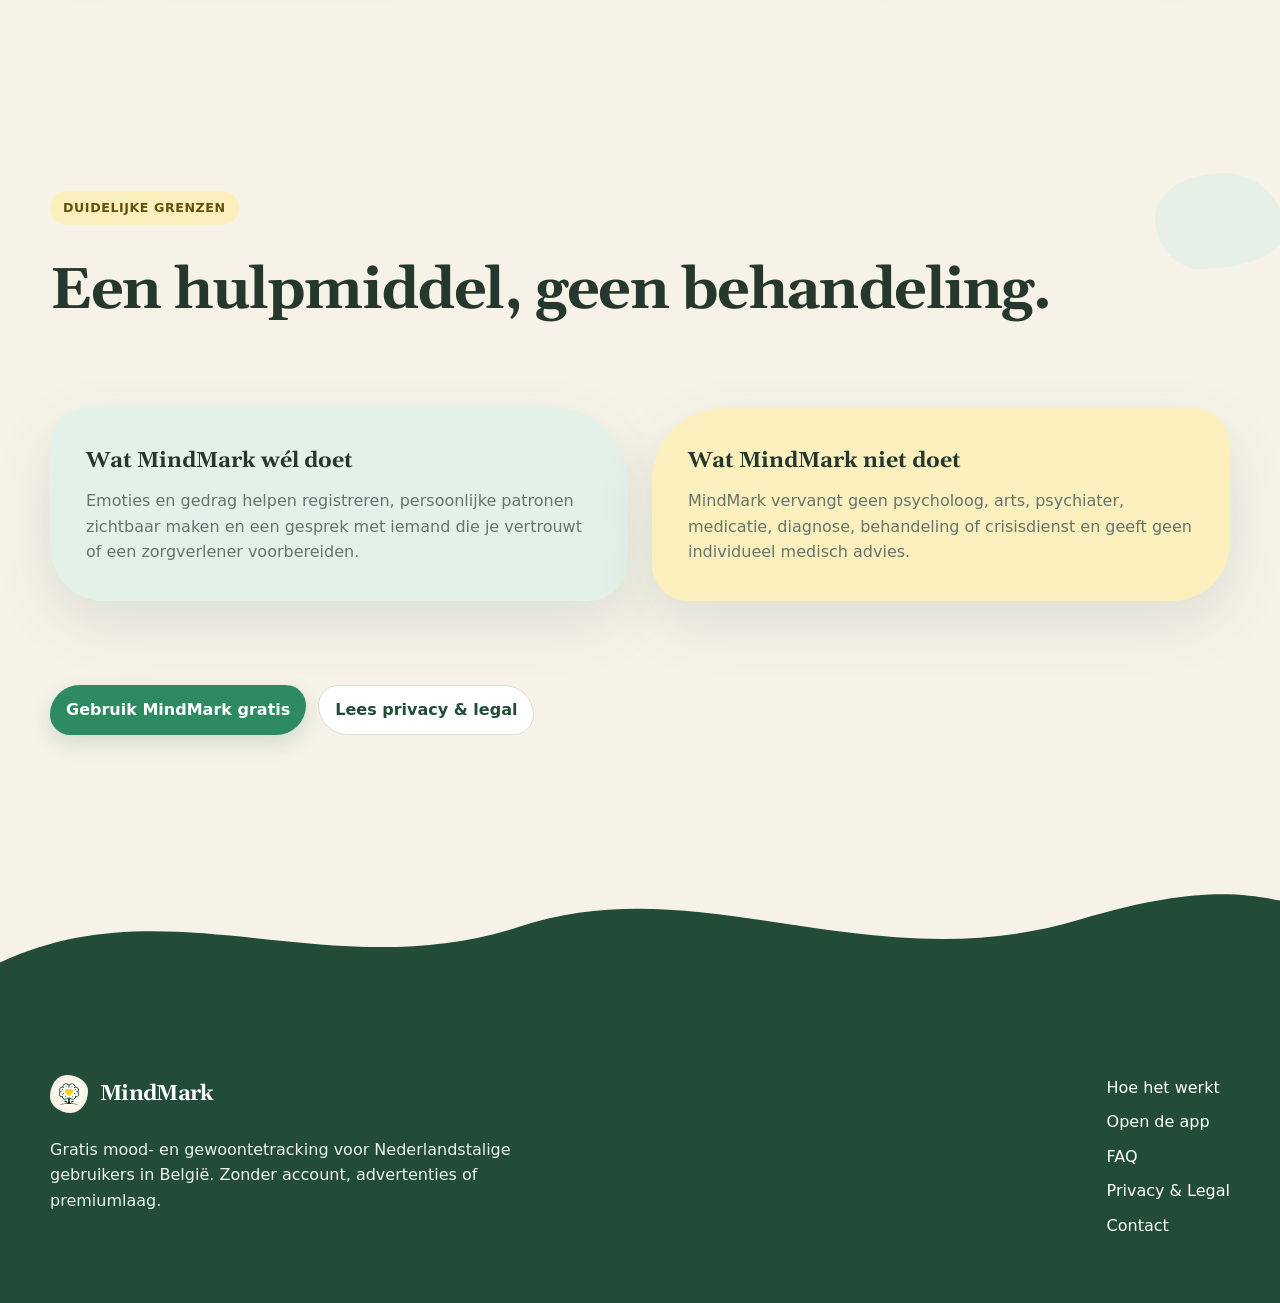
==== commit f0a5b7ae: "push push push" ====
--- a/index.html
+++ b/index.html
@@ -2,9 +2,9 @@
 <header class="site-header"><div class="wrap nav"><a class="brand" href="./"><img src="assets/icon-192.svg" alt=""><span>MindMark</span></a><nav class="navlinks" aria-label="Hoofdnavigatie"><a href="#wat">Wat is MindMark?</a><a href="faq/">FAQ</a><a href="privacy-legal/">Privacy</a><a class="button" href="app/">Open gratis app</a></nav></div></header>
 <main>
 <section class="hero"><div class="wrap hero-grid"><div class="hero-copy-card"><span class="section-label">Gratis • lokaal • zonder oordeel</span><h1>Volg je progressie.<br><span>Groei zonder druk of faalangst.</span></h1><p class="lead">MindMark is een gratis moodtracker, habit tracker en mentale-gezondheidstracker. Houd emoties, stemming en gewoontes bij, leer negatieve patronen herkennen en krijg haalbare ideeën voor meer verbinding — zonder account of paywall.</p><div class="actions"><a class="button" href="app/">Start mijn check-in</a><a class="button secondary" href="#wat">Bekijk hoe het werkt</a></div><div class="trust-row"><span class="trust-pill">100% gratis</span><span class="trust-pill">Geen account</span><span class="trust-pill">Lokale opslag</span><span class="trust-pill">Voor jongeren en volwassenen</span></div><div class="hero-note"><svg><use href="assets/icons.svg#i-lock"/></svg><span>Je persoonlijke registraties worden niet naar een MindMark-server gestuurd. Ze blijven op dit toestel tot jij ze exporteert of verwijdert.</span></div></div>
-<div class="phone-preview" aria-label="Voorbeeld van de MindMark-app"><div class="phone-screen"><div class="mini-head"><strong>Goedemiddag.</strong><svg><use href="assets/icons.svg#i-sun"/></svg></div><h2>Hoe is het vandaag?</h2><div class="mini-card"><strong>Hoe voelde je je?</strong><div class="mood-row"><div class="mood"><svg><use href="assets/icons.svg#i-mood1"/></svg></div><div class="mood"><svg><use href="assets/icons.svg#i-mood2"/></svg></div><div class="mood active"><svg><use href="assets/icons.svg#i-mood3"/></svg></div><div class="mood"><svg><use href="assets/icons.svg#i-mood4"/></svg></div><div class="mood"><svg><use href="assets/icons.svg#i-mood5"/></svg></div></div></div><div class="mini-card"><strong>Vandaag iemand gebeld</strong><p class="small">1 contactmoment gelogd</p><div class="mini-progress"><span></span></div><p>Een berichtje of kort telefoontje telt ook. Jij kiest het tempo.</p></div><div class="mini-card celebrate"><strong>Mooi gedaan</strong><p>Je rondde een uitdaging af. Hoe voelde dat voor jou?</p></div></div></div></div></section>
-<section class="section alt" id="wat"><div class="wrap"><span class="section-label">Wat MindMark voor je doet</span><h2>Een rustige plek om te merken wat er verandert.</h2><p class="section-intro">Geen prestatiedashboard dat je vertelt dat je tekortschiet. Wel een eenvoudige dagelijkse check-in, veilige uitdagingen en inzichten die je helpen om je eigen verhaal beter te begrijpen.</p><div class="grid-3"><article class="card feature"><div class="icon"><svg><use href="assets/icons.svg#i-heart"/></svg></div><h3>Stemming en emoties</h3><p>Registreer hoe je je voelde, hoeveel energie je had en hoe je dag verliep.</p></article><article class="card feature"><div class="icon"><svg><use href="assets/icons.svg#i-connection"/></svg></div><h3>Meer verbinding</h3><p>Krijg kleine ideeën om iemand te bellen, een bericht te sturen, af te spreken of gewoon even contact te maken.</p></article><article class="card feature"><div class="icon"><svg><use href="assets/icons.svg#i-target"/></svg></div><h3>Gewoontes volgen</h3><p>Werk aan rust, beweging, sociale contacten en negatieve patronen — zonder gebroken streaks of schuldgevoel.</p></article></div></div></section>
+<div class="phone-preview" aria-label="Voorbeeld van de MindMark-app"><div class="phone-screen"><div class="mini-head"><strong>Goedemiddag.</strong><svg><use href="assets/icons.svg#i-sun"/></svg></div><h2>Hoe is het vandaag?</h2><div class="mini-card"><strong>Hoe voelde je je?</strong><div class="mood-row"><div class="mood"><svg><use href="assets/icons.svg#i-mood1"/></svg></div><div class="mood"><svg><use href="assets/icons.svg#i-mood2"/></svg></div><div class="mood active"><svg><use href="assets/icons.svg#i-mood3"/></svg></div><div class="mood"><svg><use href="assets/icons.svg#i-mood4"/></svg></div><div class="mood"><svg><use href="assets/icons.svg#i-mood5"/></svg></div></div></div><div class="mini-card"><strong>Vandaag iemand gebeld</strong><p class="small">1 contactmoment gelogd</p><div class="mini-progress"><span></span></div><p>Een berichtje of kort telefoontje telt ook. Jij kiest het tempo.</p></div><div class="mini-card celebrate"><strong>Mooi gedaan</strong><p>Je rondde een uitdaging af. Hoe voelde dat voor jou?</p></div></div></div></div></section><div class="swirl-divider" aria-hidden="true"></div>
+<section class="section alt" id="wat"><div class="wrap"><span class="section-label">Wat MindMark voor je doet</span><h2>Een rustige plek om te merken wat er verandert.</h2><p class="section-intro">Geen prestatiedashboard dat je vertelt dat je tekortschiet. Wel een eenvoudige dagelijkse check-in, veilige uitdagingen en inzichten die je helpen om je eigen verhaal beter te begrijpen.</p><div class="grid-3"><article class="card feature"><div class="icon"><svg><use href="assets/icons.svg#i-heart"/></svg></div><h3>Stemming en emoties</h3><p>Registreer hoe je je voelde, hoeveel energie je had en hoe je dag verliep.</p></article><article class="card feature"><div class="icon"><svg><use href="assets/icons.svg#i-connection"/></svg></div><h3>Meer verbinding</h3><p>Krijg kleine ideeën om iemand te bellen, een bericht te sturen, af te spreken of gewoon even contact te maken.</p></article><article class="card feature"><div class="icon"><svg><use href="assets/icons.svg#i-target"/></svg></div><h3>Gewoontes volgen</h3><p>Werk aan rust, beweging, sociale contacten en negatieve patronen — zonder gebroken streaks of schuldgevoel.</p></article></div></div></section><div class="swirl-divider" aria-hidden="true"></div>
 <section class="section band"><div class="wrap"><span class="section-label">Op jouw tempo</span><h2>Vooruitgang mag zichtbaar zijn. Een moeilijke dag ook.</h2><p class="section-intro">MindMark feliciteert je wanneer je een uitdaging behaalt en vraagt eventueel hoe dat voelde. Daarna kan je vrijblijvend een volgende stap kiezen. Niets is verplicht.</p><div class="steps"><div class="step"><b>1</b><h3>Check kort in</h3><p>Vier eenvoudige vragen. Geen perfecte antwoorden nodig.</p></div><div class="step"><b>2</b><h3>Kies een haalbare stap</h3><p>Enkele rustige suggesties, met zoeken wanneer je iets specifieks wil.</p></div><div class="step"><b>3</b><h3>Bekijk je patronen</h3><p>Klik op kalenderdagen en zie wat je registreerde.</p></div><div class="step"><b>4</b><h3>Vier wat lukte</h3><p>Een stap verdient erkenning, zonder dat één mindere dag alles wist.</p></div></div></div></section>
-<section class="section"><div class="wrap"><span class="section-label">Duidelijke grenzen</span><h2>Een hulpmiddel, geen behandeling.</h2><div class="promise-grid"><article class="promise-card"><strong>Wat MindMark wél doet</strong><p>Emoties en gedrag helpen registreren, persoonlijke patronen zichtbaar maken en een gesprek met iemand die je vertrouwt of een zorgverlener voorbereiden.</p></article><article class="promise-card"><strong>Wat MindMark niet doet</strong><p>MindMark vervangt geen psycholoog, arts, psychiater, medicatie, diagnose, behandeling of crisisdienst en geeft geen individueel medisch advies.</p></article></div><div class="actions"><a class="button" href="app/">Gebruik MindMark gratis</a><a class="button secondary" href="privacy-legal/">Lees privacy & legal</a></div></div></section>
+<div class="swirl-divider" aria-hidden="true"></div><section class="section calm-public"><div class="wrap"><span class="section-label">Rust zonder prestatiedruk</span><h2>Even landen mag ook een doel op zich zijn.</h2><p class="section-intro">Gebruik een rustige adempauze, een korte 5-4-3-2-1-oefening of zoek zonder tijdslimiet het kleine vosje. Geen score, geen streak en niets dat wordt opgeslagen.</p><div class="grid-3"><article class="card feature"><div class="icon"><svg><use href="assets/icons.svg#i-breathe"/></svg></div><h3>Rustig ademen</h3><p>Volg één minuut een eenvoudig ritme en stop wanneer jij wil.</p></article><article class="card feature"><div class="icon"><svg><use href="assets/icons.svg#i-eye"/></svg></div><h3>Zachte focus</h3><p>Een klein visueel zoekspel zonder timer, competitie of punten.</p></article><article class="card feature"><div class="icon"><svg><use href="assets/icons.svg#i-leaf"/></svg></div><h3>Hier en nu</h3><p>Breng je aandacht stap voor stap terug naar wat je ziet, voelt en hoort.</p></article></div></div></section><section class="section"><div class="wrap"><span class="section-label">Duidelijke grenzen</span><h2>Een hulpmiddel, geen behandeling.</h2><div class="promise-grid"><article class="promise-card"><strong>Wat MindMark wél doet</strong><p>Emoties en gedrag helpen registreren, persoonlijke patronen zichtbaar maken en een gesprek met iemand die je vertrouwt of een zorgverlener voorbereiden.</p></article><article class="promise-card"><strong>Wat MindMark niet doet</strong><p>MindMark vervangt geen psycholoog, arts, psychiater, medicatie, diagnose, behandeling of crisisdienst en geeft geen individueel medisch advies.</p></article></div><div class="actions"><a class="button" href="app/">Gebruik MindMark gratis</a><a class="button secondary" href="privacy-legal/">Lees privacy & legal</a></div></div></section>
 </main>
 <footer class="footer"><div class="wrap footer-grid"><div class="footer-copy"><a class="brand" href="./"><img src="assets/icon-192.svg" alt=""><span>MindMark</span></a><p>Gratis mood- en gewoontetracking voor Nederlandstalige gebruikers in België. Zonder account, advertenties of premiumlaag.</p></div><div class="footer-links"><a href="#wat">Hoe het werkt</a><a href="app/">Open de app</a><a href="faq/">FAQ</a><a href="privacy-legal/">Privacy & Legal</a><a href="contact/">Contact</a></div></div></footer><script>if('serviceWorker'in navigator)navigator.serviceWorker.register('./service-worker.js')</script></body></html>
--- a/assets/styles.css
+++ b/assets/styles.css
@@ -202,3 +202,131 @@
   .score-buttons{gap:6px}.score-btn{border-radius:18px;min-height:78px}.score-btn:nth-child(even){transform:none}
   .today-action:before{height:12px;top:-10px}
 }
+
+
+/* v0.000.012 — Japandi UX rebuild */
+:root{
+ --paper:#f6f2e8;--surface:#fffefa;--ink:#26382d;--muted:#68736c;--line:#d9dfd5;
+ --yellow:#efc84a;--yellow-soft:#fbf0bd;--green:#2e8a61;--green-dark:#234c38;--green-soft:#e3f1e8;
+ --clay:#d9c4a5;--sand:#ece2d0;--radius:26px;--shadow:0 14px 40px rgba(37,65,48,.08)
+}
+body{background:var(--paper)}
+.app-main{position:relative;isolation:isolate;background:transparent;overflow:hidden}
+.app-main:before,.app-main:after{content:"";position:fixed;z-index:-2;pointer-events:none;border-radius:50%;will-change:transform}
+.app-main:before{width:52vw;height:52vw;min-width:420px;min-height:420px;right:-18vw;top:12vh;background:#e3eee2;transform:translate3d(0,calc(var(--parallax-y,0px)*.18),0)}
+.app-main:after{width:46vw;height:46vw;min-width:380px;min-height:380px;left:8vw;bottom:-25vw;background:#f5e8ae;transform:translate3d(0,calc(var(--parallax-y,0px)*-.12),0)}
+.app-top{background:rgba(255,254,250,.9);border:1px solid rgba(217,223,213,.8);border-radius:28px;padding:22px 26px;box-shadow:var(--shadow);margin-bottom:30px}
+.app-top h1{margin-top:4px}.today{font-size:1rem}
+.card{border:1px solid rgba(217,223,213,.95);border-radius:var(--radius);box-shadow:var(--shadow);background:rgba(255,254,250,.96)}
+.card,.challenge-card,.app-top{backdrop-filter:blur(3px)}
+.check-card{background:var(--surface);position:relative;overflow:hidden}
+.check-card:before{content:"";position:absolute;width:190px;height:190px;border-radius:50%;right:-95px;top:-95px;background:var(--green-soft);z-index:0}
+.check-card>*{position:relative;z-index:1}
+.section-heading{display:block;margin-bottom:22px}.section-heading h2{margin:12px 0 8px;font-size:clamp(2rem,4vw,3rem)}
+.section-copy{max-width:640px;margin:0;color:var(--muted);font-size:1rem}
+.eyebrow{border-radius:10px;padding:7px 11px;letter-spacing:.06em}
+.question{padding:25px 0}.question:first-child{padding-top:12px}.question>label{font-size:1.08rem;margin-bottom:14px}
+.score-buttons{gap:10px}.score-btn{border-radius:18px;min-height:108px;transition:transform .18s ease,border-color .18s ease,background .18s ease}.score-btn:hover{transform:translateY(-2px)}.score-btn.selected{transform:translateY(-2px);border-color:var(--green);background:var(--green-soft);box-shadow:0 8px 20px rgba(46,138,97,.12)}
+.page-head{padding:0 2px;margin-bottom:28px}.page-head h2,.view>h2{margin:0 0 8px}.section-intro{margin:0}
+.dashboard-grid{align-items:start}
+.challenge-card,.challenge-card:nth-child(even){border-radius:24px;background:var(--surface);border:1px solid var(--line);box-shadow:0 10px 28px rgba(37,65,48,.07);overflow:hidden;margin-top:18px}
+.challenge-card:hover{transform:none;box-shadow:0 12px 32px rgba(37,65,48,.09)}
+.challenge-goal{padding:24px 26px 20px}.challenge-title-row strong{display:block;font-family:var(--serif);font-size:1.55rem;line-height:1.15;margin-top:5px}.goal-label,.today-label{font-size:.74rem;letter-spacing:.08em;text-transform:uppercase;font-weight:900;color:var(--green)}
+.today-badge{border-radius:10px;padding:6px 10px}
+.week-progress{display:grid;grid-template-columns:repeat(7,1fr);gap:9px;margin:24px 0 14px}.week-day{display:grid;gap:7px;justify-items:center;color:var(--muted);font-size:.72rem;text-transform:uppercase;font-weight:800}.week-day i{display:grid;place-items:center;width:30px;height:30px;border-radius:50%;background:#edf0e9;border:1px solid #e0e5dc;font-style:normal;color:#fff}.week-day.done i{background:var(--green);border-color:var(--green)}.week-day.today i{box-shadow:0 0 0 4px var(--yellow-soft)}.week-day.future{opacity:.48}.week-day svg{width:15px;height:15px;stroke-width:2.6}
+.progress-caption{display:flex;justify-content:space-between;color:var(--muted);font-size:.86rem}.progress-caption strong{color:var(--ink)}
+.today-action{padding:22px 26px;background:#faf6e9;border-top:1px solid var(--line)}.today-action.measured{align-items:end}.today-action-copy{gap:7px}.today-action-copy>strong{font-family:var(--serif);font-size:1.55rem}.today-action-copy small{line-height:1.5}.quick-log{min-width:250px}.quick-log .field{width:105px}
+.daily-fill{position:relative;height:18px;margin-top:12px;background:#e5e9e1;border-radius:999px;overflow:hidden;min-width:280px}.daily-fill span{display:block;height:100%;background:#81bfa0;transition:width .55s cubic-bezier(.2,.8,.2,1)}.daily-fill b{position:absolute;right:7px;top:50%;transform:translateY(-50%);font-size:.68rem;color:var(--green-dark)}
+.challenge-card.today-complete .today-action{background:var(--green-soft)}
+.btn{border-radius:14px;box-shadow:none;transition:transform .18s ease,background .18s ease}.btn:hover{transform:translateY(-1px)}.btn:active{transform:scale(.98)}
+.mobile-bar{background:rgba(255,254,249,.97);border-top:1px solid var(--line);box-shadow:0 -10px 28px rgba(37,65,48,.07)}
+.modal{border-radius:24px}.install-steps{color:var(--muted)}.install-steps ol{padding-left:22px}.install-steps li{margin:12px 0}
+/* Public Japandi backgrounds */
+.hero,.section{position:relative;overflow:hidden}.hero:before,.section.japandi-shape:before{content:"";position:absolute;border-radius:50%;background:var(--green-soft);width:34vw;height:34vw;right:-12vw;top:-10vw;z-index:-1}.band{position:relative;background:var(--green-dark);overflow:hidden}.band:before{content:"";position:absolute;left:-8vw;top:-14vw;width:36vw;height:36vw;border-radius:50%;background:#315f48}.band>*{position:relative}
+@media(max-width:900px){.app-main:before{right:-45vw;top:18vh}.app-main:after{left:-30vw}.dashboard-grid{gap:18px}.today-action.measured{align-items:stretch}.quick-log{min-width:0}}
+@media(max-width:620px){
+ .app-main{padding:18px 14px 98px}.app-top{padding:18px 20px;border-radius:24px;margin-bottom:22px}.app-top h1{font-size:2.8rem;line-height:.98}.app-top .btn{padding:11px 14px;max-width:132px}
+ .card{padding:22px 20px}.check-card:before{width:130px;height:130px;right:-72px;top:-72px}
+ .section-heading h2{font-size:2.05rem}.section-copy{font-size:.95rem}
+ .score-buttons{gap:6px}.score-btn{min-height:100px;padding:9px 3px}.score-btn span{font-size:.59rem}
+ .page-head{display:grid;grid-template-columns:1fr auto;gap:12px;align-items:start}.page-head .btn{width:auto;max-width:150px}
+ .challenge-goal{padding:22px 20px 18px}.challenge-title-row{align-items:flex-start}.challenge-title-row strong{font-size:1.42rem}.today-badge{white-space:nowrap}
+ .week-progress{gap:4px;margin:21px 0 13px}.week-day i{width:27px;height:27px}.week-day span{font-size:.62rem}
+ .today-action{display:grid;padding:20px}.today-action .daily-check{width:100%;min-width:0}.today-action.measured{display:grid}.quick-log{display:grid;grid-template-columns:1fr 1.25fr;width:100%;margin-top:8px}.quick-log .field{width:100%}.daily-fill{min-width:0;width:100%}
+}
+@media(prefers-reduced-motion:no-preference){.app-main:before,.app-main:after{transition:transform .12s linear}.week-day.done i{animation:check-pop .35s ease}.daily-fill span{animation:fill-in .55s ease}@keyframes check-pop{0%{transform:scale(.7)}70%{transform:scale(1.12)}100%{transform:scale(1)}}@keyframes fill-in{from{opacity:.6}}}
+
+/* v0.000.013 — Airy swirl system */
+:root{--space-1:8px;--space-2:16px;--space-3:24px;--space-4:36px;--space-5:56px;--space-6:84px;--space-7:120px}
+.hero{padding:var(--space-7) 0 var(--space-6);overflow:hidden}
+.hero-grid{gap:var(--space-6)}
+.hero-copy-card{max-width:760px}
+.hero .lead{margin-top:var(--space-3);max-width:680px}
+.section{padding:var(--space-7) 0}
+.section .section-intro{margin-top:var(--space-3);margin-bottom:var(--space-5)}
+.grid-3,.steps{margin-top:var(--space-5);gap:var(--space-4)}
+.feature,.step,.promise-card{padding:var(--space-4)}
+.feature h3,.step h3{margin:var(--space-3) 0 var(--space-2)}
+.band{padding-top:150px;padding-bottom:150px}
+.band:before{height:110px;clip-path:path('M0,42 C130,0 250,92 390,48 C530,4 660,94 810,52 C960,10 1100,88 1280,34 L1280,0 L0,0 Z')}
+.footer{margin-top:110px;padding-top:110px;padding-bottom:64px}
+.footer:before{height:92px;top:-90px;clip-path:path('M0,88 C170,8 330,114 520,52 C700,-8 870,108 1080,45 C1190,12 1240,18 1280,26 L1280,92 L0,92 Z')}
+.card{padding:var(--space-4)}
+.app-main{padding-top:var(--space-4)}
+.app-top{margin-bottom:var(--space-5);padding:var(--space-4)}
+.dashboard-grid{gap:var(--space-4);margin-bottom:var(--space-5)}
+.stack{gap:var(--space-4)}
+.section-heading,.page-head{margin-bottom:var(--space-4);align-items:flex-start}
+.section-heading h2,.page-head h2{margin:var(--space-2) 0 0}
+.section-copy,.page-head .section-intro{margin-top:var(--space-2);max-width:680px}
+.question{padding:var(--space-4) 0}
+.question>strong,.question>label{margin-bottom:var(--space-3)}
+.score-buttons{gap:var(--space-2)}
+.challenge-card{padding:0;overflow:hidden;border-radius:28px!important}
+.challenge-goal{padding:var(--space-4)}
+.today-action{padding:var(--space-4);margin-top:0}
+.today-action:before{display:none}
+.challenge-card+.challenge-card{margin-top:var(--space-4)}
+.daily-card{position:relative;overflow:hidden;padding-bottom:150px!important}
+.icon-mosaic{position:absolute;left:24px;right:24px;bottom:24px;display:grid;grid-template-columns:repeat(5,1fr);gap:12px}
+.icon-tile{aspect-ratio:1;border-radius:50%;display:grid;place-items:center;background:var(--yellow-soft);color:var(--green-dark);transition:transform .45s ease,opacity .35s ease,background .35s ease}
+.icon-tile:nth-child(2n){background:var(--green-soft)}
+.icon-tile:nth-child(3n){background:#f2e7d8}
+.icon-tile.swap{opacity:.15;transform:scale(.72) rotate(-10deg)}
+.icon-tile svg{width:26px;height:26px}
+.swirl-divider{height:130px;position:relative;overflow:hidden;margin:30px 0 70px}
+.swirl-divider:before,.swirl-divider:after{content:"";position:absolute;left:-5%;width:110%;height:105px;border-radius:50%}
+.swirl-divider:before{top:15px;background:var(--green-soft);transform:rotate(-2deg)}
+.swirl-divider:after{top:55px;background:var(--paper);transform:rotate(2deg)}
+
+@media(max-width:900px){
+ .hero{padding:88px 0 72px}.section{padding:88px 0}.band{padding:120px 0}.grid-3,.steps{gap:24px}
+ .app-top{margin-bottom:36px}.dashboard-grid{gap:28px}.card{padding:28px}
+}
+@media(max-width:620px){
+ :root{--space-4:28px;--space-5:44px;--space-6:64px;--space-7:88px}
+ .app-main{padding:20px 18px 104px}.app-top{padding:28px 22px;margin-bottom:44px}
+ .app-top h1{margin-top:8px}.dashboard-grid{gap:34px;margin-bottom:44px}
+ .card{padding:28px 24px}.check-card{padding-top:34px}
+ .section-heading{margin-bottom:32px}.question{padding:30px 0}
+ .score-buttons{gap:8px}.score-btn{min-height:96px;padding:12px 4px}
+ .daily-card{padding-bottom:132px!important}.icon-mosaic{left:20px;right:20px;bottom:22px;gap:9px}.icon-tile svg{width:22px;height:22px}
+ .page-head{display:grid;gap:24px;margin-bottom:36px}.page-head .btn{justify-self:start}
+ .challenge-goal,.today-action{padding:28px 24px}
+ .footer{margin-top:80px}
+}
+@media(prefers-reduced-motion:reduce){.icon-tile{transition:none}.app-main:before,.app-main:after{transform:none!important}}
+
+
+/* v0.000.014 — Mature calm tools and accessibility */
+.calm-intro{display:grid;grid-template-columns:minmax(0,1fr) auto;align-items:end;gap:48px;margin:0 0 56px;padding:54px 58px;background:var(--green-soft);border:1px solid var(--line);border-radius:34px;position:relative;overflow:hidden}
+.calm-intro:after{content:"";position:absolute;width:220px;height:220px;border-radius:50%;right:-60px;top:-110px;background:var(--yellow-soft);opacity:.85}.calm-intro>*{position:relative;z-index:1}.calm-intro h2{margin:14px 0 12px;font-size:clamp(2.3rem,5vw,4.6rem);max-width:760px}.calm-intro p{max-width:660px;color:var(--muted);font-size:1.05rem}.calm-symbol{width:98px;height:98px;border-radius:50%;display:grid;place-items:center;background:var(--surface);color:var(--green);box-shadow:var(--shadow)}.calm-symbol svg{width:46px;height:46px}
+.calm-grid{display:grid;grid-template-columns:repeat(2,minmax(0,1fr));gap:36px;margin-bottom:70px}.calm-tool{min-height:100%;padding:42px!important}.calm-tool h3{font-size:clamp(1.7rem,3vw,2.35rem);margin:12px 0 14px}.calm-tool h4{font-family:var(--serif);font-size:1.35rem;margin:18px 0 16px}.calm-tool p{line-height:1.65}.tool-head{display:flex;align-items:flex-start;justify-content:space-between;gap:24px}.tool-icon{width:58px;height:58px;border-radius:18px;display:grid;place-items:center;background:var(--yellow-soft);color:var(--green-dark);flex:0 0 auto}.tool-icon svg{width:28px;height:28px}.breathing-tool{background:#f6f2e6}.search-tool{grid-row:span 2}.visual-search-grid{display:grid;grid-template-columns:repeat(7,1fr);gap:9px;margin:28px 0 20px}.search-tile{aspect-ratio:1;border:1px solid var(--line);border-radius:13px;background:var(--surface);color:var(--green);display:grid;place-items:center;cursor:pointer;transition:transform .18s ease,background .18s ease,border-color .18s ease}.search-tile:nth-child(3n){background:var(--yellow-soft)}.search-tile:nth-child(4n){background:var(--green-soft)}.search-tile svg{width:54%;height:54%;fill:none;stroke:currentColor;stroke-width:1.8;stroke-linecap:round;stroke-linejoin:round}.search-tile:hover,.search-tile:focus-visible{transform:translateY(-2px);border-color:var(--green)}.search-tile.tapped{transform:scale(.9)}.search-tile.found{background:var(--yellow);border-color:var(--green);animation:found-pop .5s ease}.calm-feedback{min-height:28px;color:var(--muted);font-weight:700}.calm-feedback.success{color:var(--green-dark)}
+.grounding-progress{height:10px;background:#e9ece5;border-radius:999px;overflow:hidden;margin:24px 0 10px}.grounding-progress span{display:block;height:100%;width:20%;background:var(--green);border-radius:inherit;transition:width .35s ease}.grounding-count{font-size:.82rem;text-transform:uppercase;letter-spacing:.08em;font-weight:900;color:var(--green)}
+.motion-setting{display:flex!important;align-items:center;justify-content:space-between;gap:20px;padding:18px 0;border-top:1px solid var(--line);border-bottom:1px solid var(--line)}.motion-setting span{display:grid;gap:4px}.motion-setting small{color:var(--muted);font-weight:400}.motion-setting input{appearance:none;width:52px;height:30px;border-radius:999px;background:#dfe4dc;position:relative;cursor:pointer;flex:0 0 auto}.motion-setting input:after{content:"";position:absolute;width:22px;height:22px;border-radius:50%;left:4px;top:4px;background:white;box-shadow:0 2px 7px rgba(0,0,0,.14);transition:transform .2s ease}.motion-setting input:checked{background:var(--green)}.motion-setting input:checked:after{transform:translateX(22px)}
+.reduce-ambient .icon-tile,.reduce-ambient .app-main:before,.reduce-ambient .app-main:after{transition:none!important;transform:none!important}.reduce-ambient .icon-tile.swap{opacity:1!important}
+.mobile-bar{overflow-x:auto;scrollbar-width:none}.mobile-bar::-webkit-scrollbar{display:none}.mobile-bar button{min-width:64px}
+@keyframes found-pop{0%{transform:scale(.75)}65%{transform:scale(1.14)}100%{transform:scale(1)}}
+@media(max-width:900px){.calm-intro{padding:42px}.calm-grid{grid-template-columns:1fr}.search-tool{grid-row:auto}}
+@media(max-width:620px){.calm-intro{padding:36px 26px;margin-bottom:42px;border-radius:28px}.calm-symbol{display:none}.calm-grid{gap:28px}.calm-tool{padding:30px 24px!important}.visual-search-grid{gap:6px}.search-tile{border-radius:10px}.mobile-bar{justify-content:flex-start}.mobile-bar button{flex:0 0 64px}}
+@media(prefers-reduced-motion:reduce){.search-tile,.grounding-progress span,.motion-setting input:after{transition:none}.search-tile.found{animation:none}}
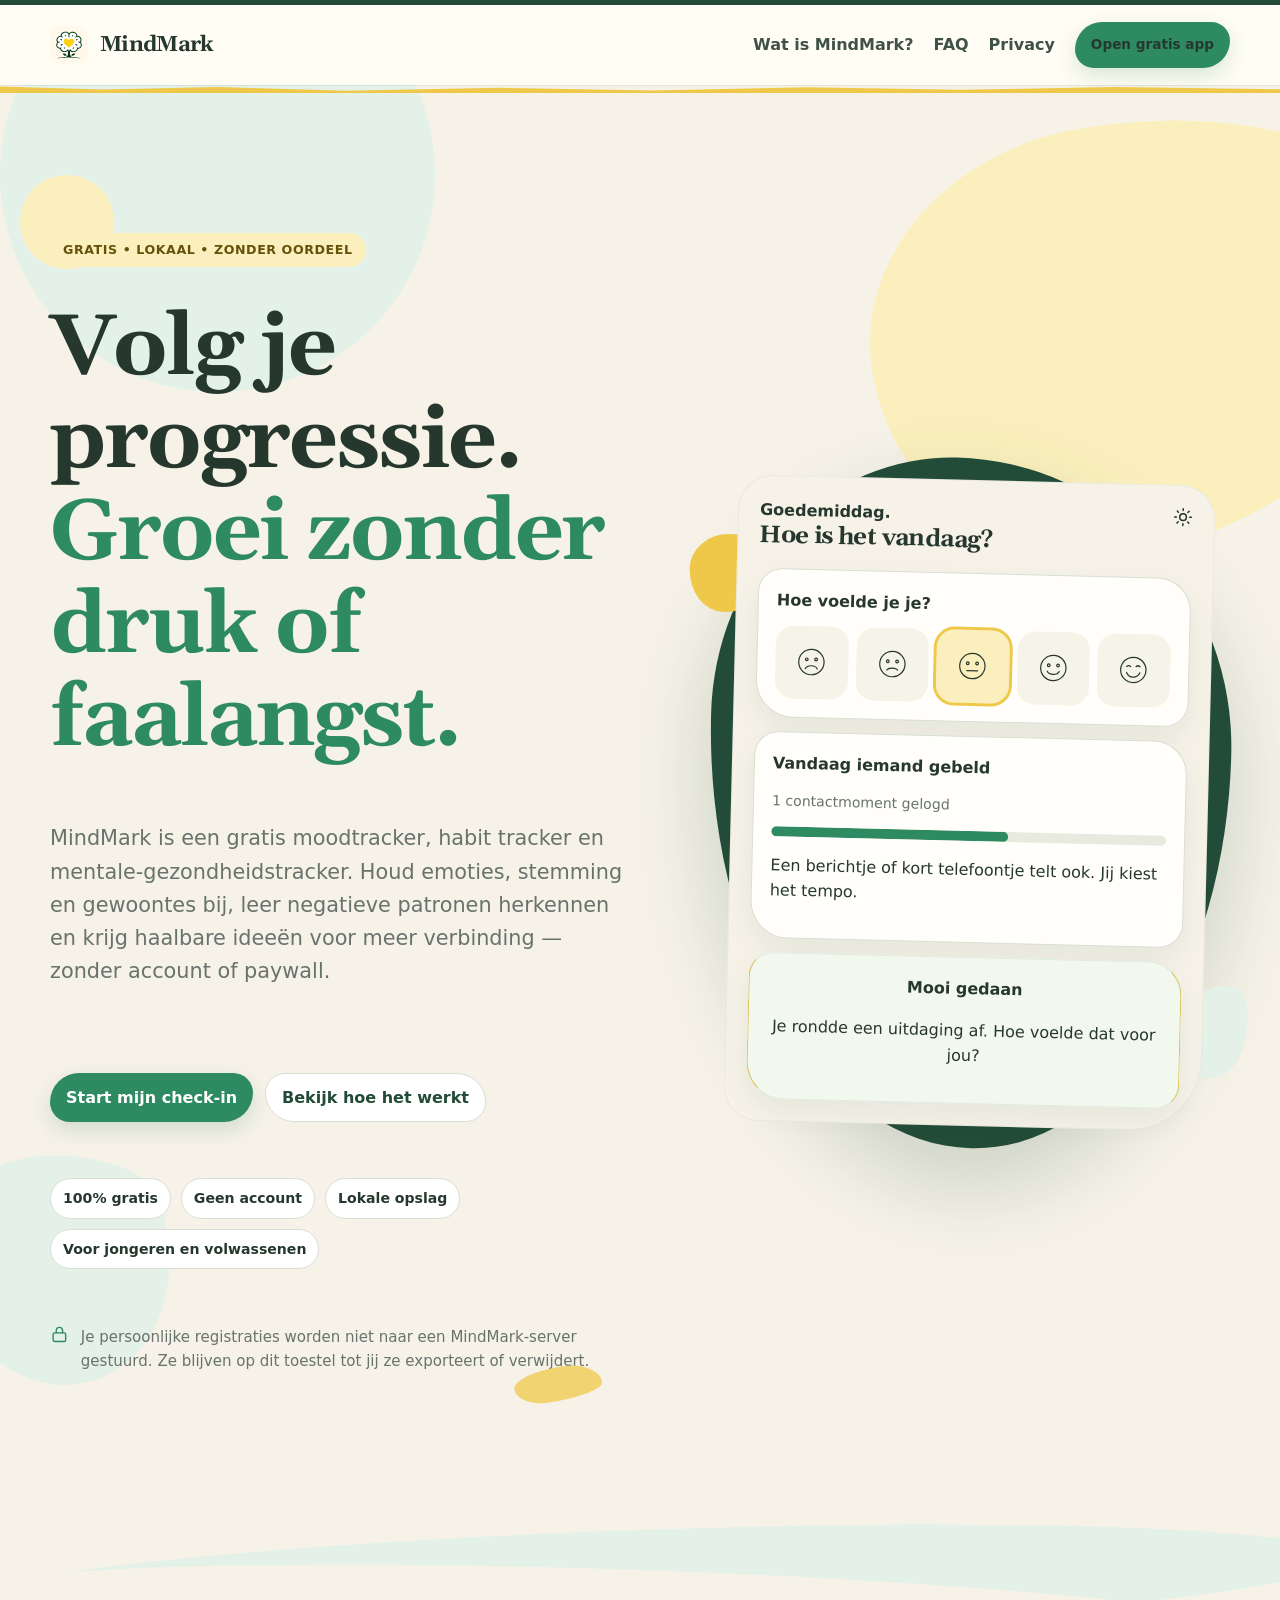
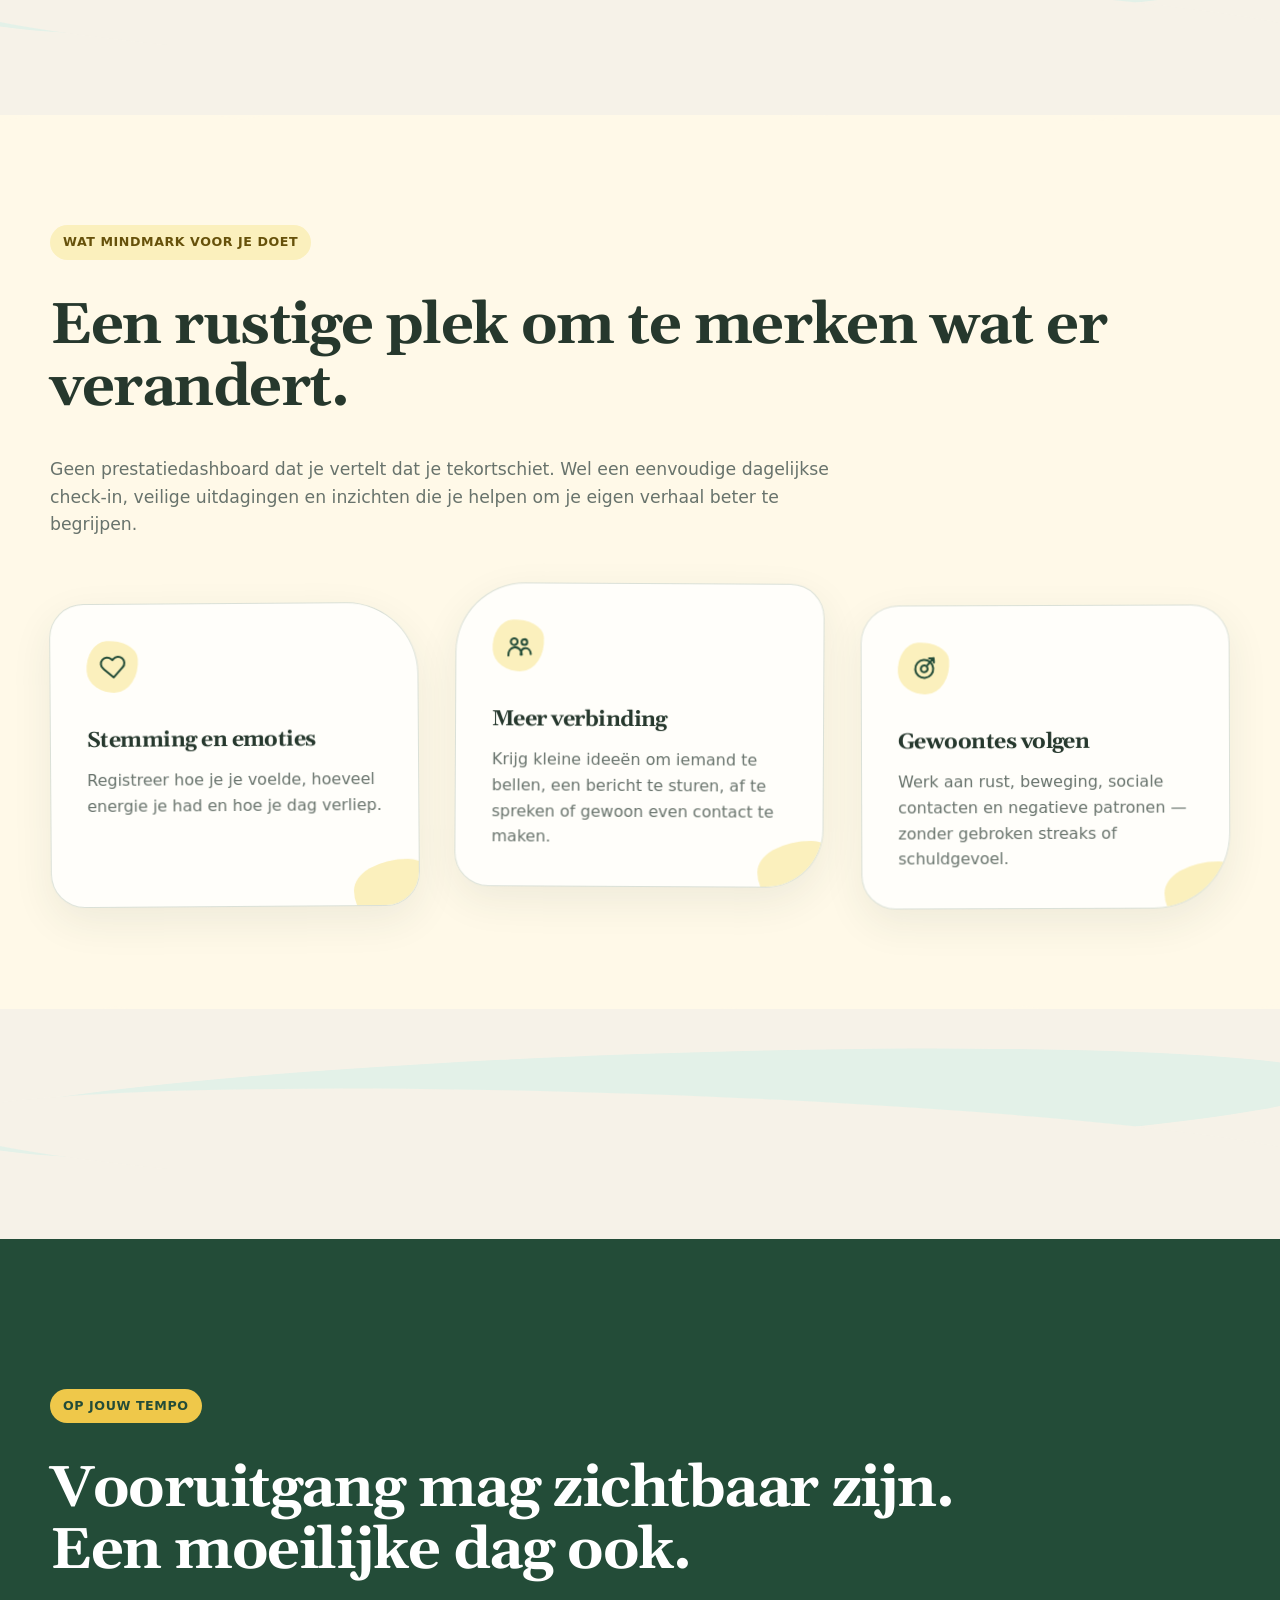
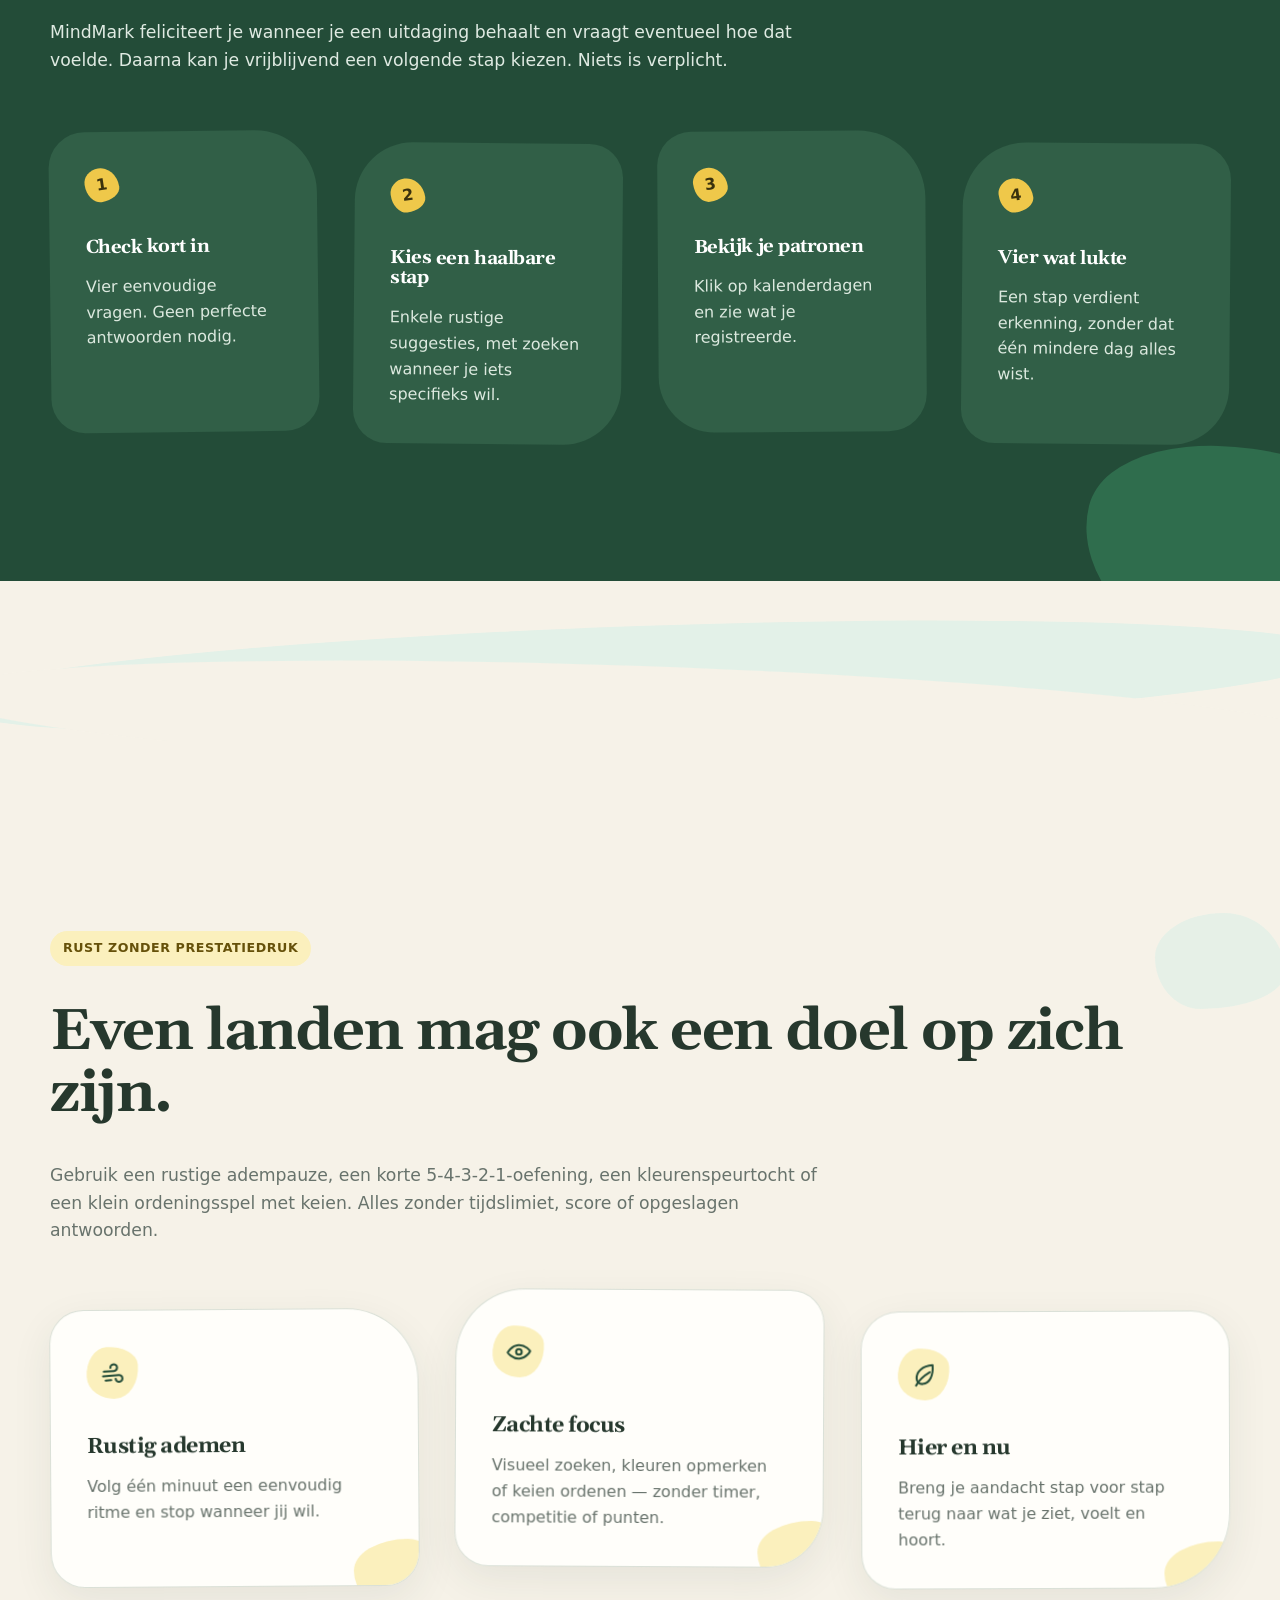
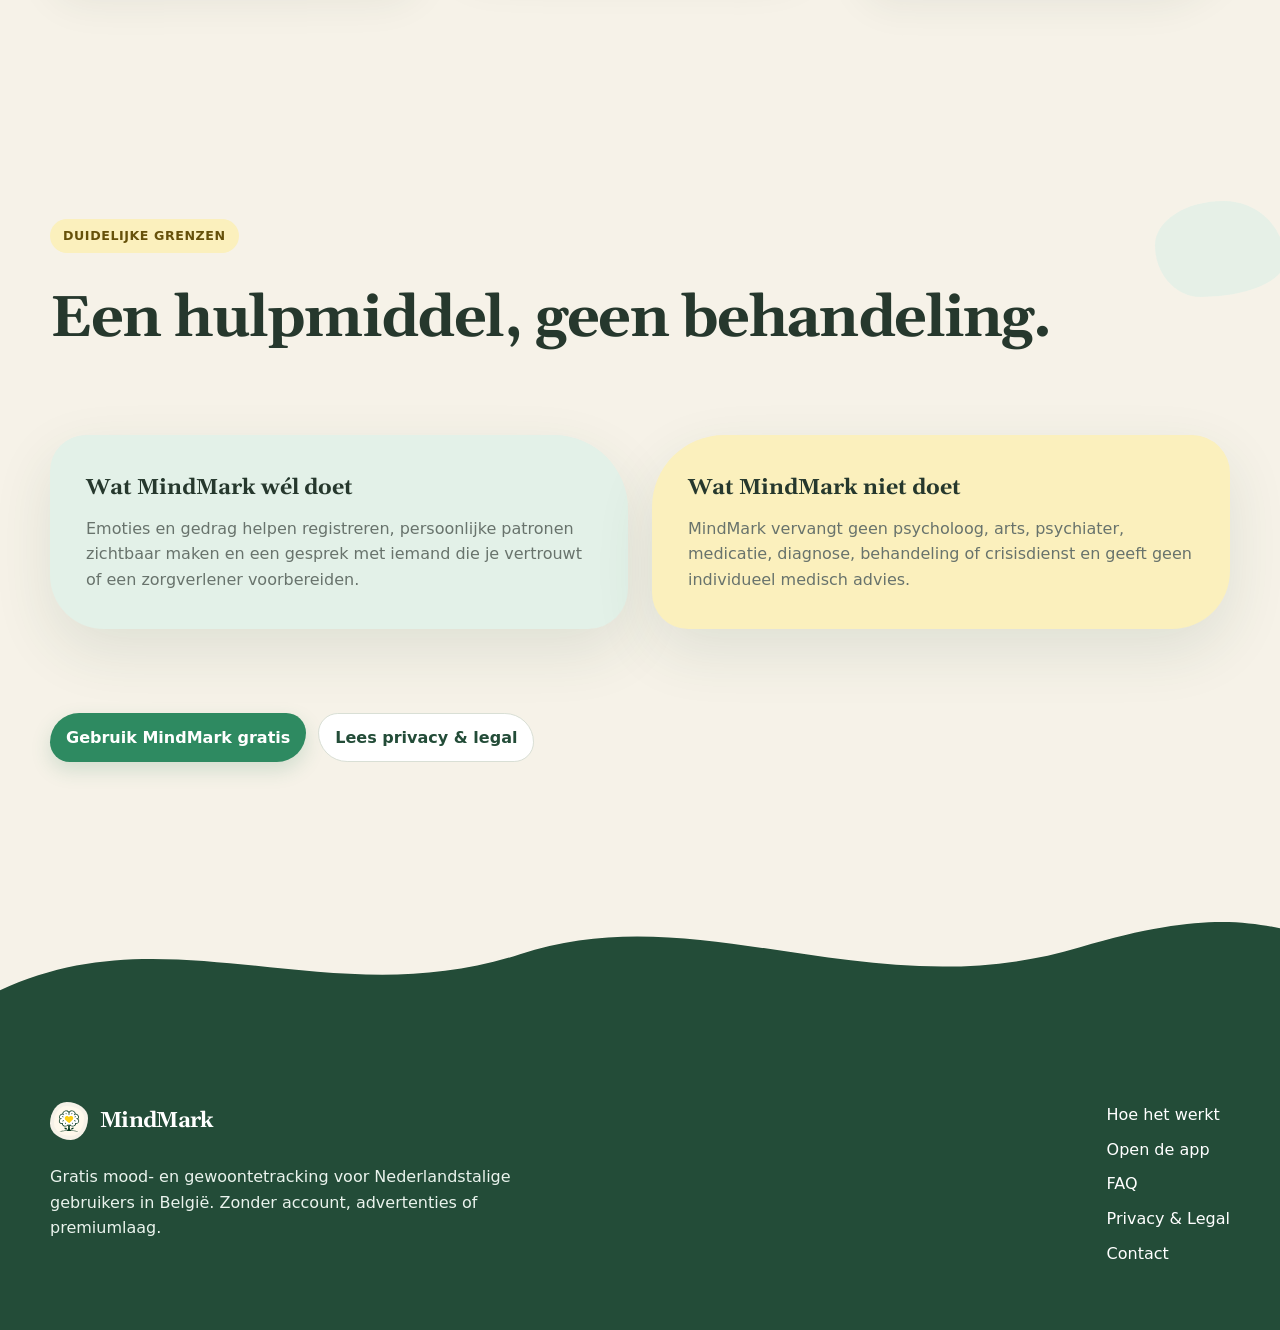
==== commit 1a7be3a0: "V16 p01" ====
--- a/index.html
+++ b/index.html
@@ -5,6 +5,6 @@
 <div class="phone-preview" aria-label="Voorbeeld van de MindMark-app"><div class="phone-screen"><div class="mini-head"><strong>Goedemiddag.</strong><svg><use href="assets/icons.svg#i-sun"/></svg></div><h2>Hoe is het vandaag?</h2><div class="mini-card"><strong>Hoe voelde je je?</strong><div class="mood-row"><div class="mood"><svg><use href="assets/icons.svg#i-mood1"/></svg></div><div class="mood"><svg><use href="assets/icons.svg#i-mood2"/></svg></div><div class="mood active"><svg><use href="assets/icons.svg#i-mood3"/></svg></div><div class="mood"><svg><use href="assets/icons.svg#i-mood4"/></svg></div><div class="mood"><svg><use href="assets/icons.svg#i-mood5"/></svg></div></div></div><div class="mini-card"><strong>Vandaag iemand gebeld</strong><p class="small">1 contactmoment gelogd</p><div class="mini-progress"><span></span></div><p>Een berichtje of kort telefoontje telt ook. Jij kiest het tempo.</p></div><div class="mini-card celebrate"><strong>Mooi gedaan</strong><p>Je rondde een uitdaging af. Hoe voelde dat voor jou?</p></div></div></div></div></section><div class="swirl-divider" aria-hidden="true"></div>
 <section class="section alt" id="wat"><div class="wrap"><span class="section-label">Wat MindMark voor je doet</span><h2>Een rustige plek om te merken wat er verandert.</h2><p class="section-intro">Geen prestatiedashboard dat je vertelt dat je tekortschiet. Wel een eenvoudige dagelijkse check-in, veilige uitdagingen en inzichten die je helpen om je eigen verhaal beter te begrijpen.</p><div class="grid-3"><article class="card feature"><div class="icon"><svg><use href="assets/icons.svg#i-heart"/></svg></div><h3>Stemming en emoties</h3><p>Registreer hoe je je voelde, hoeveel energie je had en hoe je dag verliep.</p></article><article class="card feature"><div class="icon"><svg><use href="assets/icons.svg#i-connection"/></svg></div><h3>Meer verbinding</h3><p>Krijg kleine ideeën om iemand te bellen, een bericht te sturen, af te spreken of gewoon even contact te maken.</p></article><article class="card feature"><div class="icon"><svg><use href="assets/icons.svg#i-target"/></svg></div><h3>Gewoontes volgen</h3><p>Werk aan rust, beweging, sociale contacten en negatieve patronen — zonder gebroken streaks of schuldgevoel.</p></article></div></div></section><div class="swirl-divider" aria-hidden="true"></div>
 <section class="section band"><div class="wrap"><span class="section-label">Op jouw tempo</span><h2>Vooruitgang mag zichtbaar zijn. Een moeilijke dag ook.</h2><p class="section-intro">MindMark feliciteert je wanneer je een uitdaging behaalt en vraagt eventueel hoe dat voelde. Daarna kan je vrijblijvend een volgende stap kiezen. Niets is verplicht.</p><div class="steps"><div class="step"><b>1</b><h3>Check kort in</h3><p>Vier eenvoudige vragen. Geen perfecte antwoorden nodig.</p></div><div class="step"><b>2</b><h3>Kies een haalbare stap</h3><p>Enkele rustige suggesties, met zoeken wanneer je iets specifieks wil.</p></div><div class="step"><b>3</b><h3>Bekijk je patronen</h3><p>Klik op kalenderdagen en zie wat je registreerde.</p></div><div class="step"><b>4</b><h3>Vier wat lukte</h3><p>Een stap verdient erkenning, zonder dat één mindere dag alles wist.</p></div></div></div></section>
-<div class="swirl-divider" aria-hidden="true"></div><section class="section calm-public"><div class="wrap"><span class="section-label">Rust zonder prestatiedruk</span><h2>Even landen mag ook een doel op zich zijn.</h2><p class="section-intro">Gebruik een rustige adempauze, een korte 5-4-3-2-1-oefening of zoek zonder tijdslimiet het kleine vosje. Geen score, geen streak en niets dat wordt opgeslagen.</p><div class="grid-3"><article class="card feature"><div class="icon"><svg><use href="assets/icons.svg#i-breathe"/></svg></div><h3>Rustig ademen</h3><p>Volg één minuut een eenvoudig ritme en stop wanneer jij wil.</p></article><article class="card feature"><div class="icon"><svg><use href="assets/icons.svg#i-eye"/></svg></div><h3>Zachte focus</h3><p>Een klein visueel zoekspel zonder timer, competitie of punten.</p></article><article class="card feature"><div class="icon"><svg><use href="assets/icons.svg#i-leaf"/></svg></div><h3>Hier en nu</h3><p>Breng je aandacht stap voor stap terug naar wat je ziet, voelt en hoort.</p></article></div></div></section><section class="section"><div class="wrap"><span class="section-label">Duidelijke grenzen</span><h2>Een hulpmiddel, geen behandeling.</h2><div class="promise-grid"><article class="promise-card"><strong>Wat MindMark wél doet</strong><p>Emoties en gedrag helpen registreren, persoonlijke patronen zichtbaar maken en een gesprek met iemand die je vertrouwt of een zorgverlener voorbereiden.</p></article><article class="promise-card"><strong>Wat MindMark niet doet</strong><p>MindMark vervangt geen psycholoog, arts, psychiater, medicatie, diagnose, behandeling of crisisdienst en geeft geen individueel medisch advies.</p></article></div><div class="actions"><a class="button" href="app/">Gebruik MindMark gratis</a><a class="button secondary" href="privacy-legal/">Lees privacy & legal</a></div></div></section>
+<div class="swirl-divider" aria-hidden="true"></div><section class="section calm-public"><div class="wrap"><span class="section-label">Rust zonder prestatiedruk</span><h2>Even landen mag ook een doel op zich zijn.</h2><p class="section-intro">Gebruik een rustige adempauze, een korte 5-4-3-2-1-oefening, een kleurenspeurtocht of een klein ordeningsspel met keien. Alles zonder tijdslimiet, score of opgeslagen antwoorden.</p><div class="grid-3"><article class="card feature"><div class="icon"><svg><use href="assets/icons.svg#i-breathe"/></svg></div><h3>Rustig ademen</h3><p>Volg één minuut een eenvoudig ritme en stop wanneer jij wil.</p></article><article class="card feature"><div class="icon"><svg><use href="assets/icons.svg#i-eye"/></svg></div><h3>Zachte focus</h3><p>Visueel zoeken, kleuren opmerken of keien ordenen — zonder timer, competitie of punten.</p></article><article class="card feature"><div class="icon"><svg><use href="assets/icons.svg#i-leaf"/></svg></div><h3>Hier en nu</h3><p>Breng je aandacht stap voor stap terug naar wat je ziet, voelt en hoort.</p></article></div></div></section><section class="section"><div class="wrap"><span class="section-label">Duidelijke grenzen</span><h2>Een hulpmiddel, geen behandeling.</h2><div class="promise-grid"><article class="promise-card"><strong>Wat MindMark wél doet</strong><p>Emoties en gedrag helpen registreren, persoonlijke patronen zichtbaar maken en een gesprek met iemand die je vertrouwt of een zorgverlener voorbereiden.</p></article><article class="promise-card"><strong>Wat MindMark niet doet</strong><p>MindMark vervangt geen psycholoog, arts, psychiater, medicatie, diagnose, behandeling of crisisdienst en geeft geen individueel medisch advies.</p></article></div><div class="actions"><a class="button" href="app/">Gebruik MindMark gratis</a><a class="button secondary" href="privacy-legal/">Lees privacy & legal</a></div></div></section>
 </main>
 <footer class="footer"><div class="wrap footer-grid"><div class="footer-copy"><a class="brand" href="./"><img src="assets/icon-192.svg" alt=""><span>MindMark</span></a><p>Gratis mood- en gewoontetracking voor Nederlandstalige gebruikers in België. Zonder account, advertenties of premiumlaag.</p></div><div class="footer-links"><a href="#wat">Hoe het werkt</a><a href="app/">Open de app</a><a href="faq/">FAQ</a><a href="privacy-legal/">Privacy & Legal</a><a href="contact/">Contact</a></div></div></footer><script>if('serviceWorker'in navigator)navigator.serviceWorker.register('./service-worker.js')</script></body></html>
